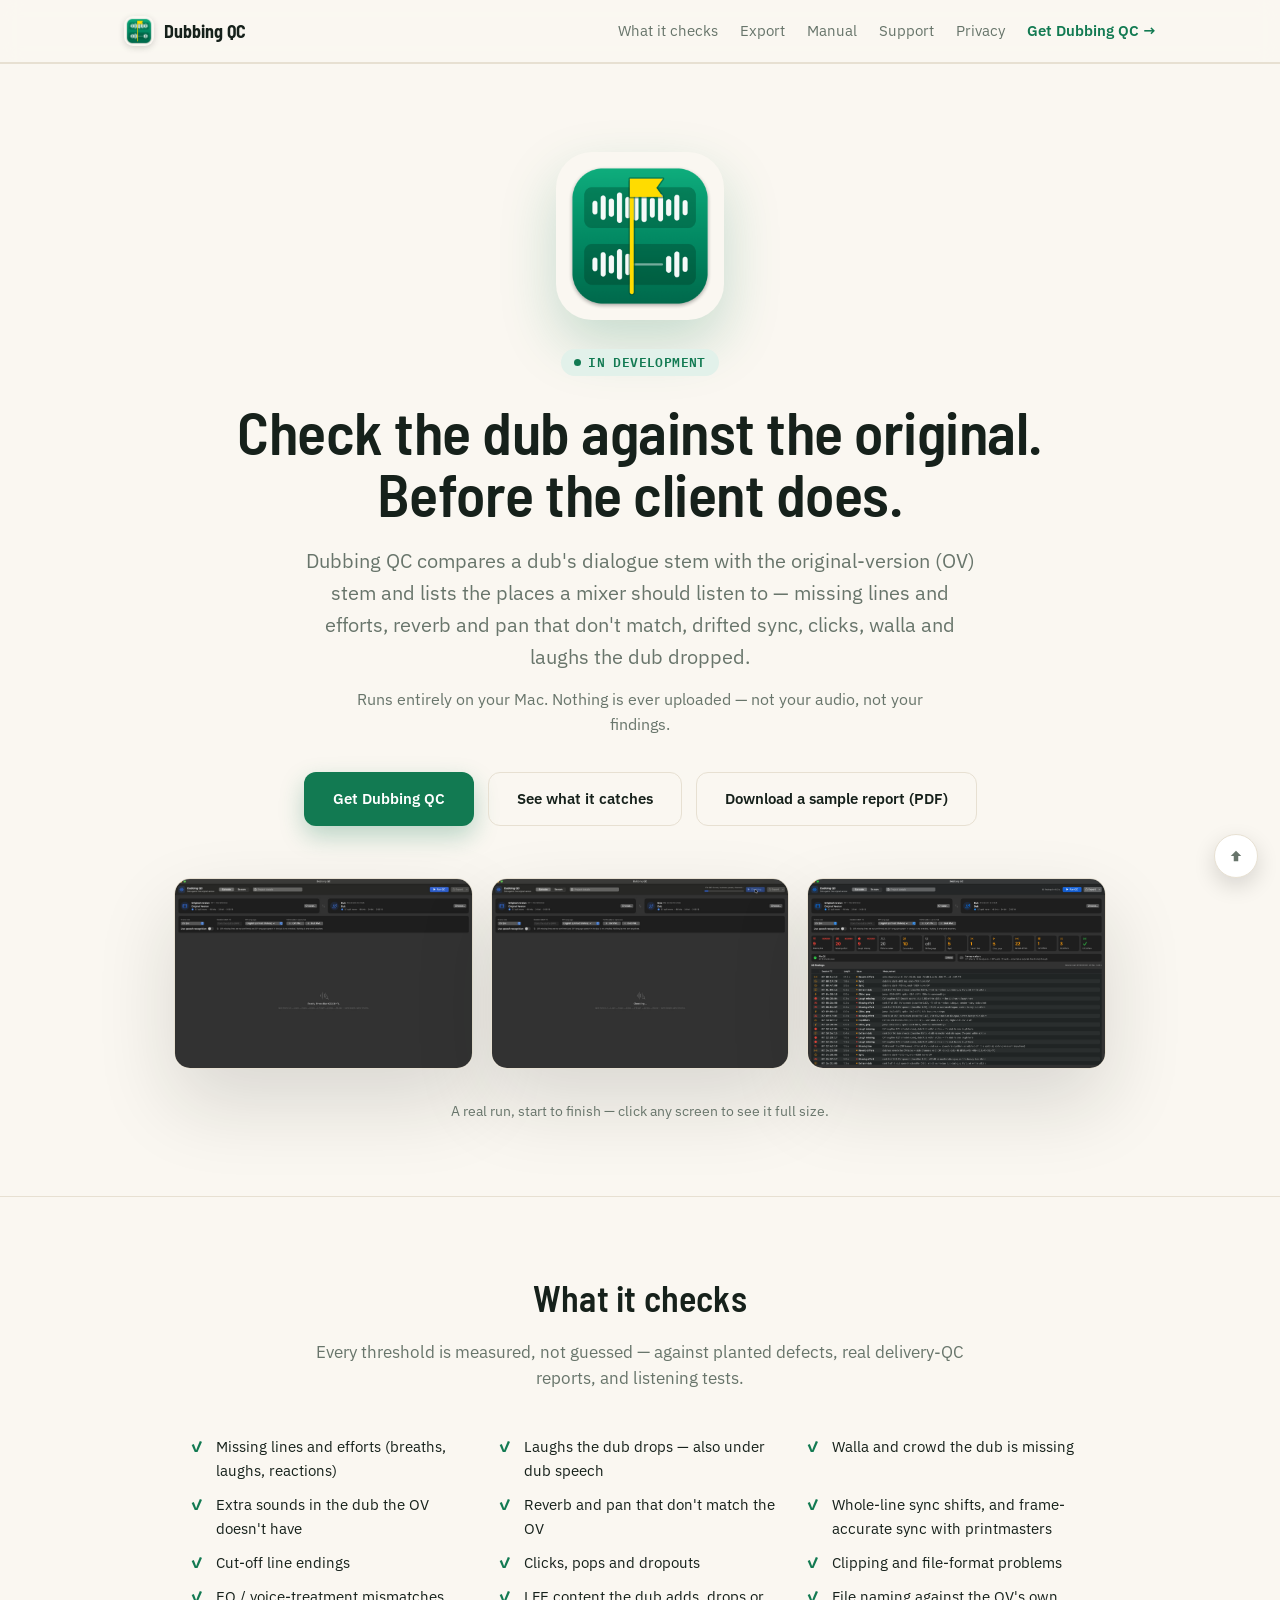
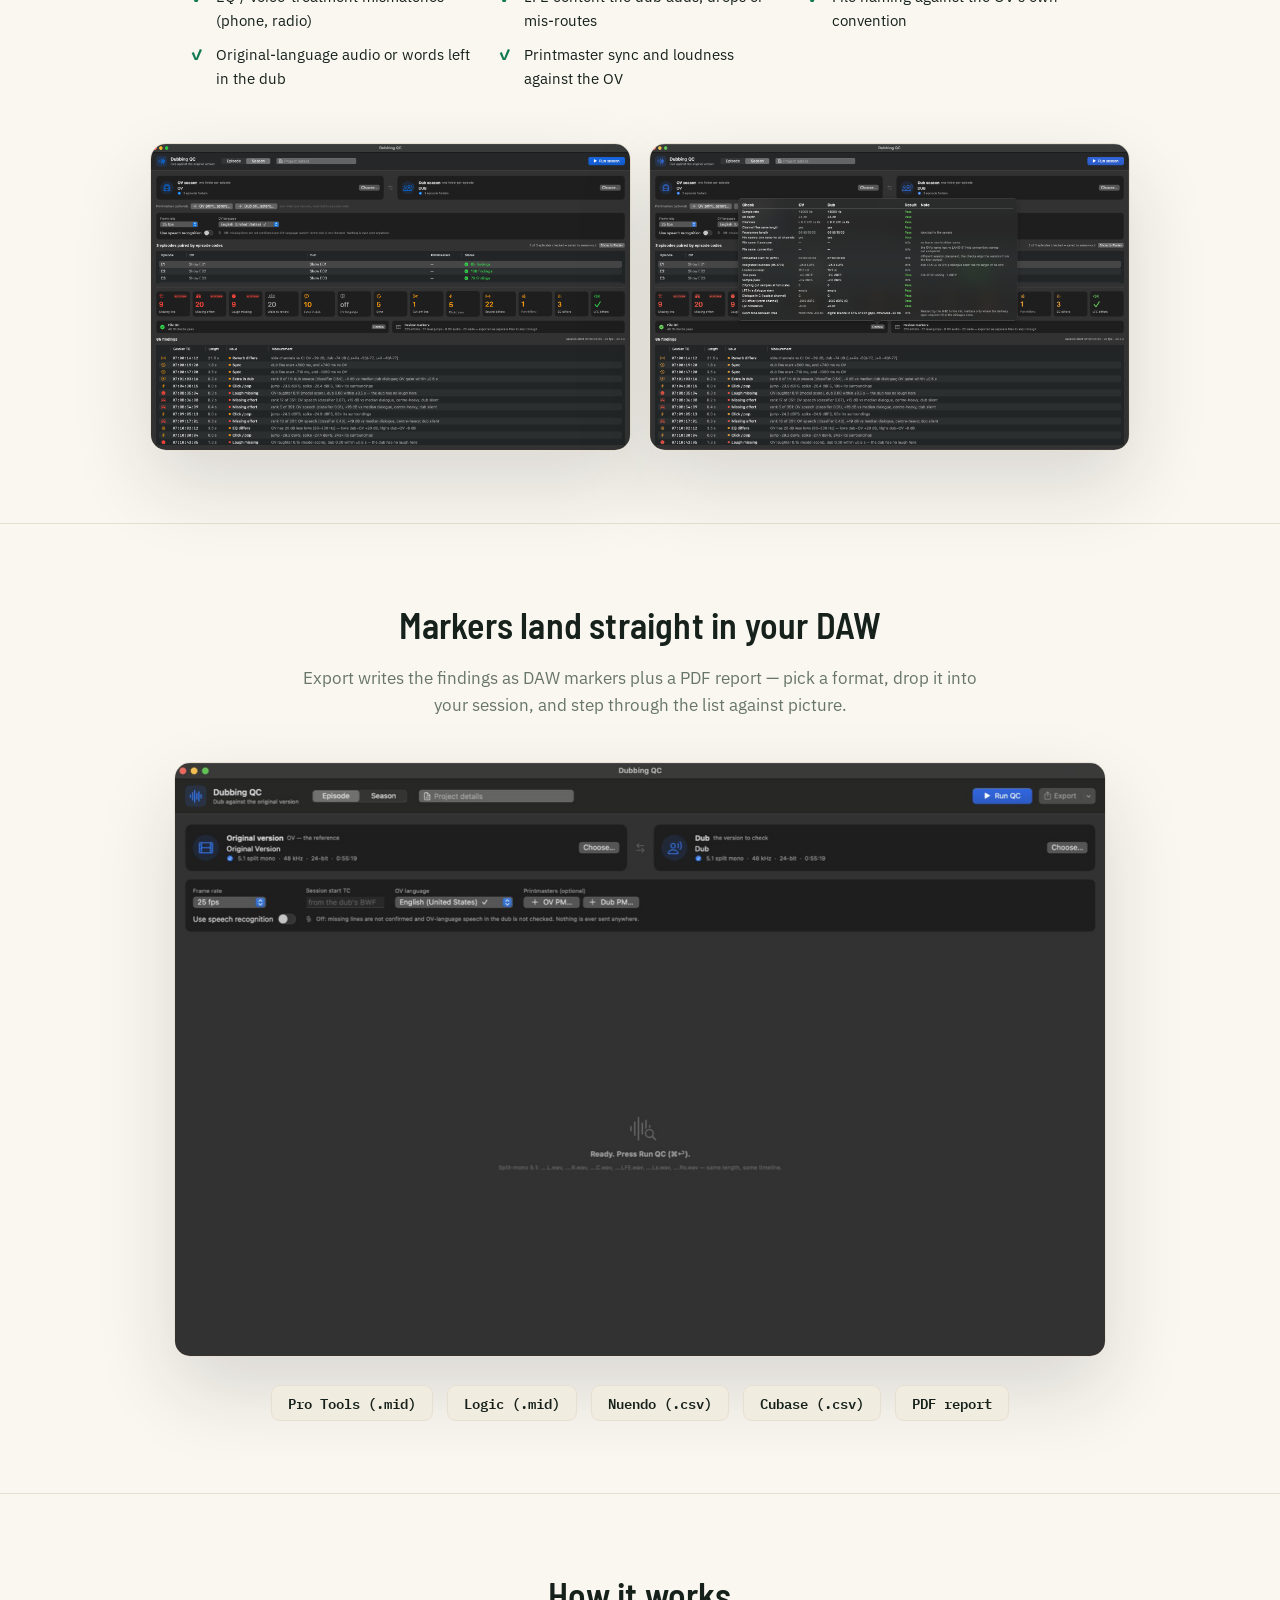
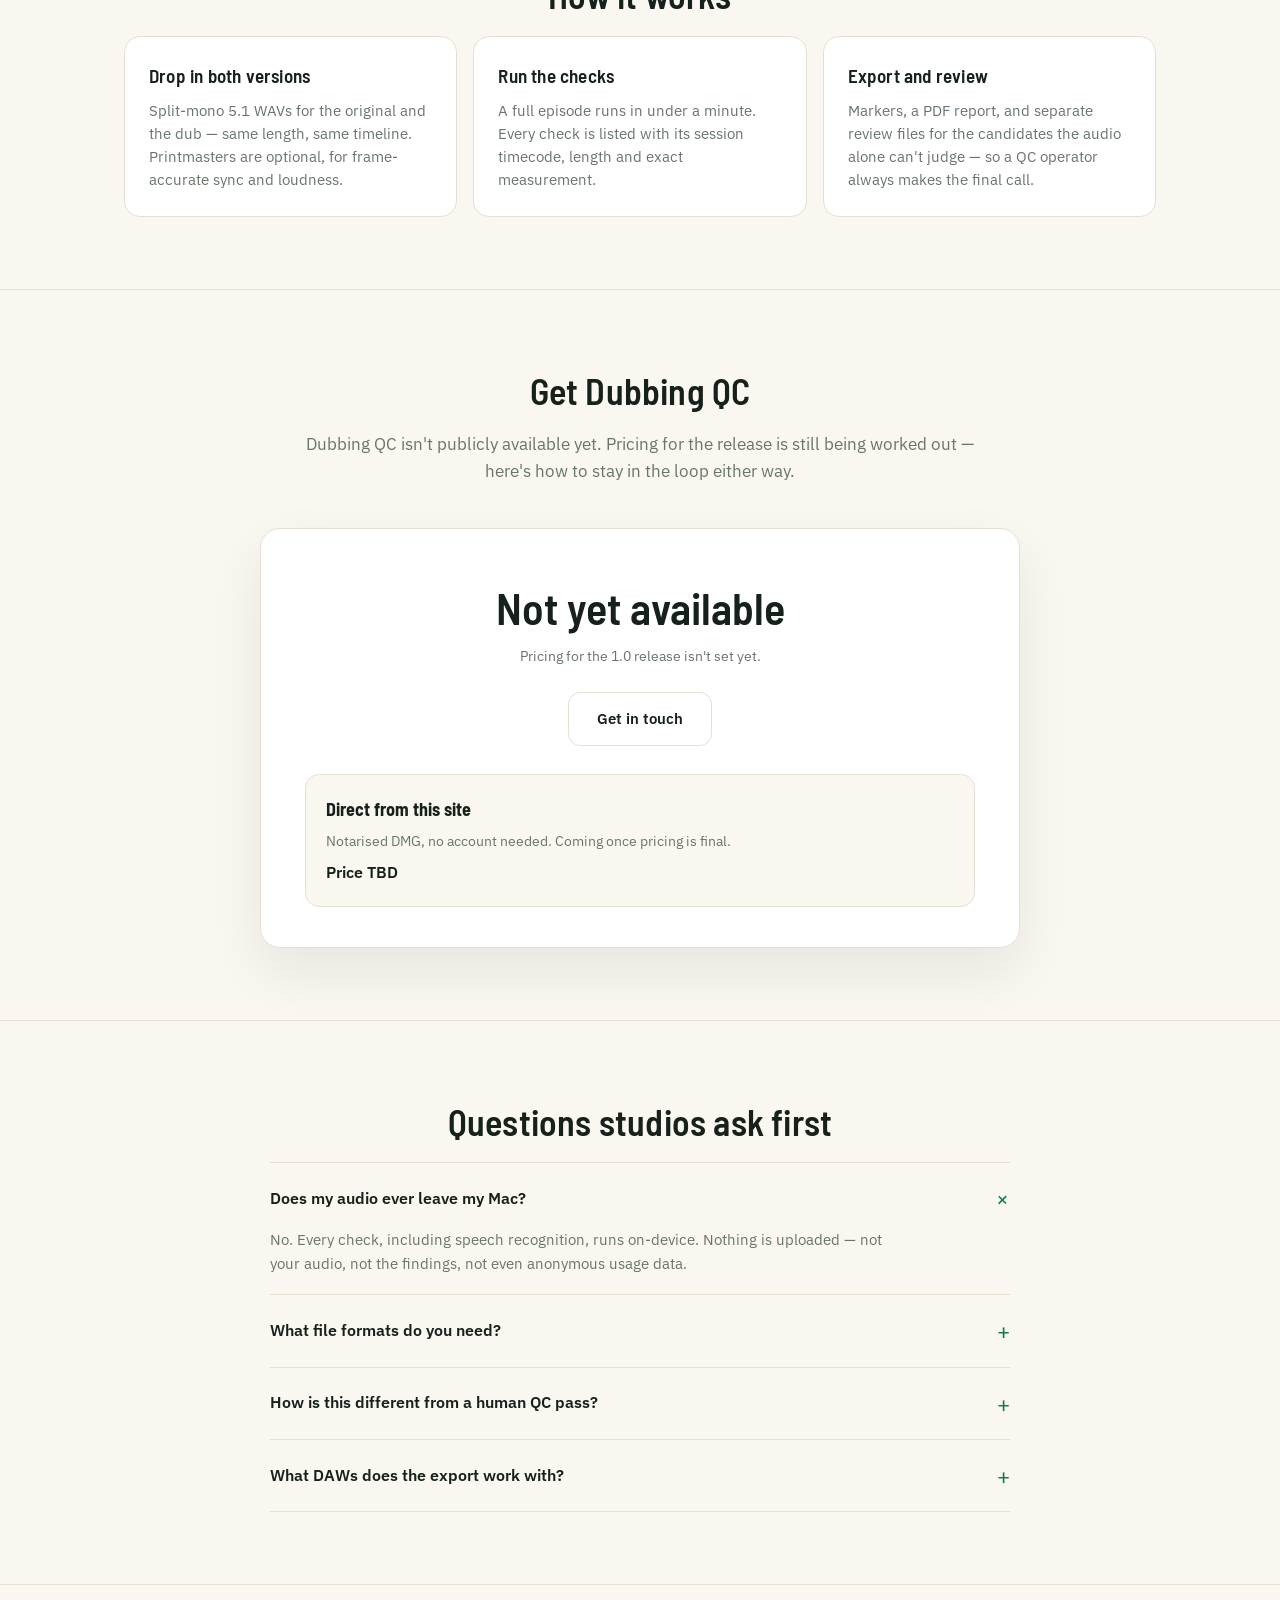
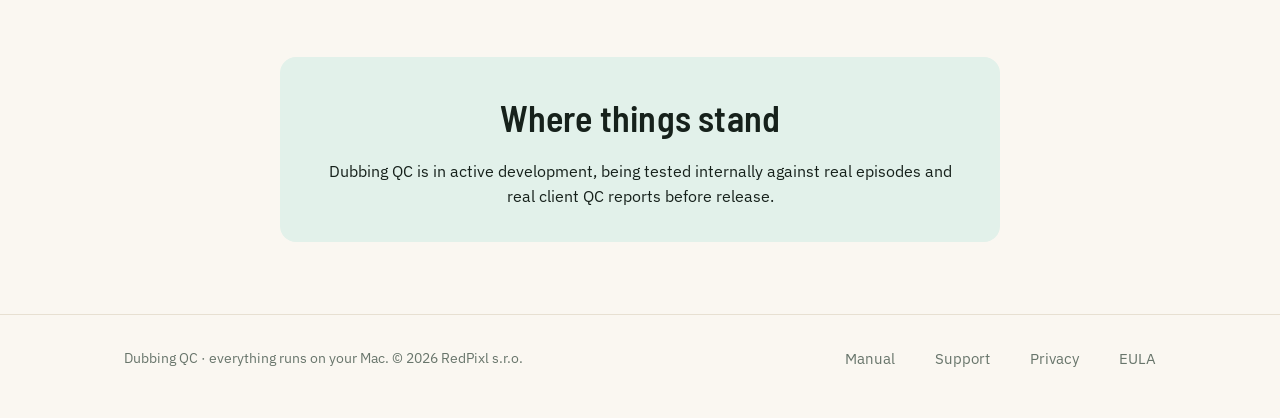
==== index.html @ 249bbe24 "New native 2x screenshots: results (1.0.1), Season mode, File QC details Co-Authored-By: Claude Opus" ====
<!doctype html>
<html lang="en">
<head>
<meta charset="utf-8">
<meta name="viewport" content="width=device-width, initial-scale=1">
<title>Dubbing QC — Check a Dub Against the Original, Before You Ship It</title>
<meta name="description" content="Dubbing QC is a Mac app for dubbing studios. It compares a dub's dialogue audio against the original version and flags what a QC pass would catch — missing lines, reverb and pan drift, sync, clicks, walla, laughs and more — then exports the findings as DAW markers for Pro Tools, Logic, Nuendo and Cubase.">
<meta name="theme-color" content="#127a52">
<link rel="icon" href="favicon-32.png" sizes="32x32">
<link rel="icon" href="icon-512.png" sizes="512x512">
<link rel="apple-touch-icon" href="apple-touch-icon.png">

<!-- Open Graph / social — fill in the canonical URL once the domain is registered -->
<meta property="og:type" content="website">
<meta property="og:title" content="Dubbing QC — Check a Dub Against the Original, Before You Ship It">
<meta property="og:description" content="Compares a dub's dialogue audio against the original version and flags what a QC pass would catch, then exports DAW markers for Pro Tools, Logic, Nuendo and Cubase.">
<meta property="og:image" content="icon-512.png">
<meta name="twitter:card" content="summary_large_image">

<link rel="preconnect" href="https://fonts.googleapis.com">
<link rel="preconnect" href="https://fonts.gstatic.com" crossorigin>
<link rel="stylesheet" href="https://fonts.googleapis.com/css2?family=Barlow+Semi+Condensed:wght@500;600;700&family=IBM+Plex+Sans:ital,wght@0,400;0,500;0,600;1,400&family=IBM+Plex+Mono:wght@400;500&display=swap">
<link rel="stylesheet" href="style.css">
</head>
<body id="top">

<header><div class="wrap">
  <a class="mark" href="/"><img src="icon-512.png" alt="">Dubbing QC</a>
  <nav>
    <a href="#checks">What it checks</a>
    <a href="#export">Export</a>
    <a href="manual.html">Manual</a>
    <a href="forum/">Support</a>
    <a href="privacy.html">Privacy</a>
    <a class="buy" href="#pricing">Get Dubbing QC →</a>
  </nav>
</div></header>

<main>
  <section class="hero">
    <div class="wrap">
      <img class="hero-icon" src="icon-512.png" alt="Dubbing QC app icon">
      <span class="badge">In development</span>
      <h1>Check the dub against the original.<br>Before the client does.</h1>
      <p class="lead">Dubbing QC compares a dub's dialogue stem with the original-version (OV) stem and lists the places a mixer should listen to — missing lines and efforts, reverb and pan that don't match, drifted sync, clicks, walla and laughs the dub dropped.</p>
      <p class="sub">Runs entirely on your Mac. Nothing is ever uploaded — not your audio, not your findings.</p>
      <div class="hero-actions">
        <a class="btn primary" href="#pricing">Get Dubbing QC</a>
        <a class="btn ghost" href="#checks">See what it catches</a>
        <a class="btn ghost" href="Dubbing-QC-Sample-Report.pdf">Download a sample report (PDF)</a>
      </div>
    </div>
    <div class="shotwrap gallery">
      <a class="shot" href="shot-ready.png" data-caption="Drop in the original and dub — the app reads format, length and frame rate from the files.">
        <img src="shot-ready.png" alt="Dubbing QC main window: original and dub stem cards, ready to run." loading="lazy">
      </a>
      <a class="shot" href="shot-checking.png" data-caption="A full episode runs in under a minute.">
        <img src="shot-checking.png" alt="Dubbing QC running a check, with a progress indicator over the stem cards." loading="lazy">
      </a>
      <a class="shot" href="shot-results.png" data-caption="A full run on a real 55-minute episode: missing lines and efforts, reverb and pan that differ from the original, sync slips and clicks — each down to the frame.">
        <img src="shot-results.png" alt="Dubbing QC results screen: a row of check tiles including several flagged Blockers, and a dense findings table with session timecode and measurement for each issue." loading="lazy">
      </a>
      <p class="shotcap">A real run, start to finish — click any screen to see it full size.</p>
    </div>
  </section>

  <section id="checks">
    <div class="wrap">
      <h2>What it checks</h2>
      <p class="intro">Every threshold is measured, not guessed — against planted defects, real delivery-QC reports, and listening tests.</p>
      <ul class="checklist">
        <li>Missing lines and efforts (breaths, laughs, reactions)</li>
        <li>Laughs the dub drops — also under dub speech</li>
        <li>Walla and crowd the dub is missing</li>
        <li>Extra sounds in the dub the OV doesn't have</li>
        <li>Reverb and pan that don't match the OV</li>
        <li>Whole-line sync shifts, and frame-accurate sync with printmasters</li>
        <li>Cut-off line endings</li>
        <li>Clicks, pops and dropouts</li>
        <li>Clipping and file-format problems</li>
        <li>EQ / voice-treatment mismatches (phone, radio)</li>
        <li>LFE content the dub adds, drops or mis-routes</li>
        <li>File naming against the OV's own convention</li>
        <li>Original-language audio or words left in the dub</li>
        <li>Printmaster sync and loudness against the OV</li>
      </ul>
      <div class="shotwrap gallery two">
        <a class="shot" href="shot-season.png" data-caption="Season mode: drop in one folder of episodes per side. Episodes pair by their episode code and run one after another, each saved as it finishes.">
          <img src="shot-season.png" alt="Season mode: three episodes paired by episode code, each checked, with the first episode's results below." loading="lazy">
        </a>
        <a class="shot" href="shot-fileqc.png" data-caption="File QC: format, length, loudness, true peak and naming of the original and the dub, side by side.">
          <img src="shot-fileqc.png" alt="File QC details: sample rate, channels, length, loudness and true peak of the original and the dub, side by side." loading="lazy">
        </a>
      </div>
    </div>
  </section>

  <section id="export">
    <div class="wrap">
      <h2>Markers land straight in your DAW</h2>
      <p class="intro">Export writes the findings as DAW markers plus a PDF report — pick a format, drop it into your session, and step through the list against picture.</p>
      <div class="shotwrap" style="margin-top:0">
        <a class="shot" href="shot-ready.png" data-caption="Original and dub stem cards, frame rate, OV language and optional printmaster inputs.">
          <img src="shot-ready.png" alt="Dubbing QC main window: original and dub stem cards, frame rate, OV language and optional printmaster inputs." loading="lazy">
        </a>
      </div>
      <div class="daw-row">
        <span class="daw-pill">Pro Tools (.mid)</span>
        <span class="daw-pill">Logic (.mid)</span>
        <span class="daw-pill">Nuendo (.csv)</span>
        <span class="daw-pill">Cubase (.csv)</span>
        <span class="daw-pill">PDF report</span>
      </div>
    </div>
  </section>

  <section>
    <div class="wrap">
      <h2>How it works</h2>
      <div class="grid">
        <div class="card">
          <h3>Drop in both versions</h3>
          <p>Split-mono 5.1 WAVs for the original and the dub — same length, same timeline. Printmasters are optional, for frame-accurate sync and loudness.</p>
        </div>
        <div class="card">
          <h3>Run the checks</h3>
          <p>A full episode runs in under a minute. Every check is listed with its session timecode, length and exact measurement.</p>
        </div>
        <div class="card">
          <h3>Export and review</h3>
          <p>Markers, a PDF report, and separate review files for the candidates the audio alone can't judge — so a QC operator always makes the final call.</p>
        </div>
      </div>
    </div>
  </section>

  <section id="pricing">
    <div class="wrap">
      <h2>Get Dubbing QC</h2>
      <p class="intro">Dubbing QC isn't publicly available yet. Pricing for the release is still being worked out — here's how to stay in the loop either way.</p>
      <div class="pricing-card">
        <div class="price-amount">Not yet available</div>
        <p class="price-note">Pricing for the 1.0 release isn't set yet.</p>
        <div class="hero-actions" style="margin-top:0">
          <a class="btn ghost" href="forum/">Get in touch</a>
        </div>
        <!-- Once pricing is final: add a Gumroad or Stripe Payment Link
             (both accounts already exist) pointing straight at checkout — no backend needed. -->
        <div class="pricing-tiers">
          <div class="tier">
            <h4>Direct from this site</h4>
            <p>Notarised DMG, no account needed. Coming once pricing is final.</p>
            <span class="tier-price">Price TBD</span>
          </div>
        </div>
      </div>
    </div>
  </section>

  <section>
    <div class="wrap">
      <h2>Questions studios ask first</h2>
      <div class="faq">
        <details open>
          <summary>Does my audio ever leave my Mac?</summary>
          <p>No. Every check, including speech recognition, runs on-device. Nothing is uploaded — not your audio, not the findings, not even anonymous usage data.</p>
        </details>
        <details>
          <summary>What file formats do you need?</summary>
          <p>Split-mono 5.1 WAVs for the original and the dub, same length and timeline. Printmasters are optional and unlock frame-accurate sync and loudness checks.</p>
        </details>
        <details>
          <summary>How is this different from a human QC pass?</summary>
          <p>It isn't a replacement — it's a first pass that never gets tired. On reverb and pan mismatches it already catches more than manual review typically does; a QC operator still makes the final call on anything audio alone can't judge.</p>
        </details>
        <details>
          <summary>What DAWs does the export work with?</summary>
          <p>Pro Tools and Logic get MIDI marker files; Nuendo and Cubase get CSV. A PDF report is included either way.</p>
        </details>
      </div>
    </div>
  </section>

  <section id="status">
    <div class="wrap">
      <div class="status-card">
        <h2>Where things stand</h2>
        <p>Dubbing QC is in active development, being tested internally against real episodes and real client QC reports before release.</p>
      </div>
    </div>
  </section>
</main>

<a class="totop" href="#top" aria-label="Back to top"><svg viewBox="0 0 24 24" aria-hidden="true"><path d="M12 5l-7 7h4v7h6v-7h4z"/></svg></a>
<footer><div class="wrap">
  <p>Dubbing QC &middot; everything runs on your Mac. &copy; 2026 RedPixl s.r.o.</p>
  <nav><a href="manual.html">Manual</a><a href="forum/">Support</a><a href="privacy.html">Privacy</a><a href="eula.html">EULA</a></nav>
</div></footer>

<div id="lb" class="lb" onclick="this.classList.remove('open')">
  <img id="lb-img" src="" alt="">
  <p id="lb-cap"></p>
</div>
<script>
(function () {
  var lb = document.getElementById('lb');
  var lbImg = document.getElementById('lb-img');
  var lbCap = document.getElementById('lb-cap');
  document.querySelectorAll('a.shot').forEach(function (a) {
    a.addEventListener('click', function (e) {
      e.preventDefault();
      lbImg.src = a.getAttribute('href');
      lbCap.textContent = a.getAttribute('data-caption') || '';
      lb.classList.add('open');
    });
  });
  document.addEventListener('keydown', function (e) {
    if (e.key === 'Escape') lb.classList.remove('open');
  });
})();
</script>

</body>
</html>
---- style.css ----
:root {
  --bg: #faf7f1;
  --surface: #ffffff;
  --ink: #16211b;
  --muted: #68756b;
  --line: #e7e0d2;
  --accent: #127a52;
  --accent-ink: #ffffff;
  --accent-soft: #e2f1ea;
  --marker: #b98900;
  --marker-soft: #fff4cc;
  --warn: #a4521a;
  --warn-soft: #fbece0;
  --code-bg: #f1ece0;
  --maxw: 1080px;
  color-scheme: light;
}
@media (prefers-color-scheme: dark) {
  :root {
    --bg: #11140f;
    --surface: #181d16;
    --ink: #ece7d8;
    --muted: #9da594;
    --line: #2b3026;
    --accent: #3ec48b;
    --accent-ink: #0c1310;
    --accent-soft: #1b2e24;
    --marker: #f2c53d;
    --marker-soft: #2d2710;
    --warn: #f0a26a;
    --warn-soft: #2e1f14;
    --code-bg: #1e221b;
    color-scheme: dark;
  }
}
* { box-sizing: border-box; }
html { scroll-behavior: smooth; }
body {
  margin: 0;
  background: var(--bg);
  color: var(--ink);
  font: 16px/1.6 "IBM Plex Sans", -apple-system, "Helvetica Neue", Arial, sans-serif;
  -webkit-font-smoothing: antialiased;
}
.wrap { max-width: var(--maxw); margin: 0 auto; padding: 0 24px; }
a { color: var(--accent); }
h1, h2, h3 { font-family: "Barlow Semi Condensed", "Arial Narrow", sans-serif; font-weight: 600; letter-spacing: 0.2px; }
code, .mono { font: 14px/1.4 "IBM Plex Mono", ui-monospace, Menlo, monospace; background: var(--code-bg); padding: 1px 6px; border-radius: 4px; }

header { position: sticky; top: 0; z-index: 40; background: color-mix(in srgb, var(--bg) 88%, transparent); backdrop-filter: blur(10px); border-bottom: 1px solid var(--line); }
header .wrap { display: flex; align-items: center; justify-content: space-between; padding: 16px 24px; gap: 16px; flex-wrap: wrap; }
.mark { display: flex; align-items: center; gap: 10px; font-weight: 700; font-size: 18px; color: var(--ink); text-decoration: none; font-family: "Barlow Semi Condensed", sans-serif; }
.mark img { width: 30px; height: 30px; border-radius: 9px; display: block; box-shadow: 0 2px 6px rgba(0,0,0,0.15); }
nav { display: flex; align-items: center; gap: 22px; font-size: 14.5px; flex-wrap: wrap; row-gap: 8px; }
nav a { color: var(--muted); text-decoration: none; white-space: nowrap; }
nav a:hover { color: var(--accent); }
nav a.buy { color: var(--accent); font-weight: 600; }

.hero { padding: 88px 0 60px; text-align: center; }
.hero-icon { display: block; width: 168px; height: 168px; border-radius: 36px; box-shadow: 0 24px 56px rgba(18, 122, 82, 0.22); margin: 0 auto 28px; }
.badge {
  display: inline-flex; align-items: center; gap: 7px; font: 600 12.5px/1 "IBM Plex Mono", monospace;
  letter-spacing: 0.4px; text-transform: uppercase; color: var(--accent); background: var(--accent-soft);
  padding: 7px 13px; border-radius: 20px; margin-bottom: 24px;
}
.badge::before { content: ""; width: 7px; height: 7px; border-radius: 50%; background: var(--accent); }
.hero h1 { font-size: 60px; line-height: 1.04; margin: 0 0 20px; letter-spacing: -0.5px; }
.hero .lead { max-width: 680px; margin: 0 auto; font-size: 20px; line-height: 1.6; color: var(--muted); }
.hero .sub { max-width: 620px; margin: 14px auto 0; font-size: 16px; color: var(--muted); }
.hero-actions { margin-top: 34px; display: flex; gap: 14px; justify-content: center; flex-wrap: wrap; }
.btn {
  display: inline-block; padding: 14px 28px; border-radius: 12px; font-weight: 600; font-size: 15px;
  text-decoration: none; border: 1px solid transparent; transition: transform 0.12s ease, box-shadow 0.12s ease, opacity 0.12s ease, border-color 0.12s ease, color 0.12s ease;
}
.btn.primary { background: var(--accent); color: var(--accent-ink); box-shadow: 0 10px 24px rgba(18, 122, 82, 0.28); }
.btn.primary:hover { transform: translateY(-1px); box-shadow: 0 14px 30px rgba(18, 122, 82, 0.34); text-decoration: none; }
.btn.ghost { background: transparent; color: var(--ink); border-color: var(--line); }
.btn.ghost:hover { border-color: var(--accent); color: var(--accent); text-decoration: none; }

.shotwrap { margin: 52px auto 0; max-width: 980px; padding: 0 24px; }
.shotwrap img { width: 100%; border-radius: 16px; border: 1px solid var(--line); box-shadow: 0 34px 80px rgba(20, 30, 24, 0.14); display: block; }
.shotcap { text-align: center; color: var(--muted); font-size: 13.5px; margin-top: 14px; }

.shotwrap.gallery { display: grid; grid-template-columns: repeat(3, 1fr); gap: 18px; }
.shotwrap.gallery .shotcap { grid-column: 1 / -1; }
.shotwrap.gallery.two { grid-template-columns: repeat(2, 1fr); padding: 0; }
a.shot { display: block; cursor: zoom-in; border-radius: 16px; }
a.shot img { transition: transform 0.15s ease, box-shadow 0.15s ease; }
a.shot:hover img { transform: translateY(-3px); box-shadow: 0 40px 90px rgba(20, 30, 24, 0.2); }
@media (max-width: 760px) { .shotwrap.gallery, .shotwrap.gallery.two { grid-template-columns: 1fr; } }

.lb {
  position: fixed; inset: 0; background: rgba(10, 16, 12, 0.92); display: none;
  flex-direction: column; align-items: center; justify-content: center; gap: 14px;
  padding: 32px; z-index: 100; cursor: zoom-out;
}
.lb.open { display: flex; }
.lb img { max-width: min(96vw, 1400px); max-height: 82vh; border-radius: 10px; box-shadow: 0 30px 90px rgba(0,0,0,0.5); }
.lb p { color: #ece7d8; font-size: 14.5px; max-width: 760px; text-align: center; margin: 0; }

section { padding: 72px 0; border-top: 1px solid var(--line); }
section h2 { font-size: 36px; margin: 0 0 12px; text-align: center; }
section .intro { max-width: 680px; margin: 0 auto 44px; text-align: center; color: var(--muted); font-size: 16.5px; }

.grid { display: grid; grid-template-columns: repeat(auto-fit, minmax(230px, 1fr)); gap: 16px; }
.card { background: var(--surface); border: 1px solid var(--line); border-radius: 16px; padding: 24px; }
.card h3 { font-size: 19px; margin: 0 0 8px; }
.card p { margin: 0; color: var(--muted); font-size: 14.5px; }

.checklist { list-style: none; margin: 0; padding: 0; display: grid; grid-template-columns: repeat(auto-fit, minmax(260px, 1fr)); gap: 10px 24px; max-width: 900px; margin-left: auto; margin-right: auto; }
.checklist li { padding-left: 26px; position: relative; font-size: 15px; }
.checklist li::before { content: "✓"; position: absolute; left: 0; color: var(--accent); font-weight: 700; }

.daw-row { display: flex; justify-content: center; gap: 14px; flex-wrap: wrap; margin-top: 28px; }
.daw-pill {
  font: 600 14px/1 "IBM Plex Mono", monospace; background: var(--code-bg); border: 1px solid var(--line);
  padding: 10px 16px; border-radius: 9px; color: var(--ink);
}

/* Pricing / buy */
.pricing-card {
  max-width: 760px; margin: 0 auto; background: var(--surface); border: 1px solid var(--line);
  border-radius: 20px; padding: 40px 44px; text-align: center; box-shadow: 0 24px 56px rgba(20,30,24,0.08);
}
.pricing-card .price-amount { font-family: "Barlow Semi Condensed", sans-serif; font-size: 44px; font-weight: 600; margin: 4px 0 2px; }
.pricing-card .price-note { color: var(--muted); font-size: 14px; margin: 0 0 24px; }
.pricing-tiers { display: grid; grid-template-columns: repeat(auto-fit, minmax(220px, 1fr)); gap: 16px; margin-top: 28px; text-align: left; }
.tier { border: 1px solid var(--line); border-radius: 14px; padding: 20px; background: var(--bg); }
.tier h4 { margin: 0 0 6px; font-family: "Barlow Semi Condensed", sans-serif; font-size: 18px; }
.tier p { margin: 0; color: var(--muted); font-size: 14px; }
.tier .tier-price { font-weight: 600; color: var(--ink); margin-top: 8px; display: block; }

/* FAQ */
.faq { max-width: 740px; margin: 0 auto; }
.faq details {
  border-top: 1px solid var(--line); padding: 18px 0;
}
.faq details:last-child { border-bottom: 1px solid var(--line); }
.faq summary {
  cursor: pointer; font-weight: 600; font-size: 16px; list-style: none; display: flex;
  align-items: center; justify-content: space-between; gap: 16px;
}
.faq summary::-webkit-details-marker { display: none; }
.faq summary::marker { content: ""; }
.faq summary::after { content: "+"; font-size: 22px; color: var(--accent); font-weight: 400; flex-shrink: 0; transition: transform 0.15s ease; }
.faq details[open] summary::after { transform: rotate(45deg); }
.faq p { color: var(--muted); font-size: 15px; margin: 12px 0 0; max-width: 620px; }

.status-card { max-width: 720px; margin: 0 auto; background: var(--accent-soft); border-radius: 16px; padding: 32px 36px; text-align: center; }
.status-card h2 { margin-top: 0; }
.status-card p { color: var(--ink); font-size: 16px; margin: 0; }

footer { border-top: 1px solid var(--line); padding: 32px 0 48px; }
footer .wrap { display: flex; justify-content: space-between; align-items: center; flex-wrap: wrap; gap: 12px; }
footer p { color: var(--muted); font-size: 13.5px; margin: 0; }
footer nav a { margin-left: 18px; }

.totop {
  position: fixed; right: 22px; bottom: 22px; z-index: 50;
  width: 44px; height: 44px; border-radius: 50%;
  display: flex; align-items: center; justify-content: center;
  background: var(--surface); border: 1px solid var(--line); box-shadow: 0 8px 22px rgba(0,0,0,0.14);
  color: var(--muted); text-decoration: none; transition: color 0.15s ease, border-color 0.15s ease, transform 0.15s ease;
}
.totop svg { width: 18px; height: 18px; fill: currentColor; }
.totop:hover { color: var(--accent); border-color: var(--accent); transform: translateY(-2px); }
@media (max-width: 640px) { .totop { right: 14px; bottom: 14px; } }

@media (max-width: 640px) {
  .hero h1 { font-size: 38px; }
  section { padding: 52px 0; }
  .pricing-card { padding: 28px 24px; }
  header .wrap { justify-content: flex-start; }
  nav { gap: 14px; font-size: 14px; }
  .pricing-tiers { grid-template-columns: 1fr; }
}
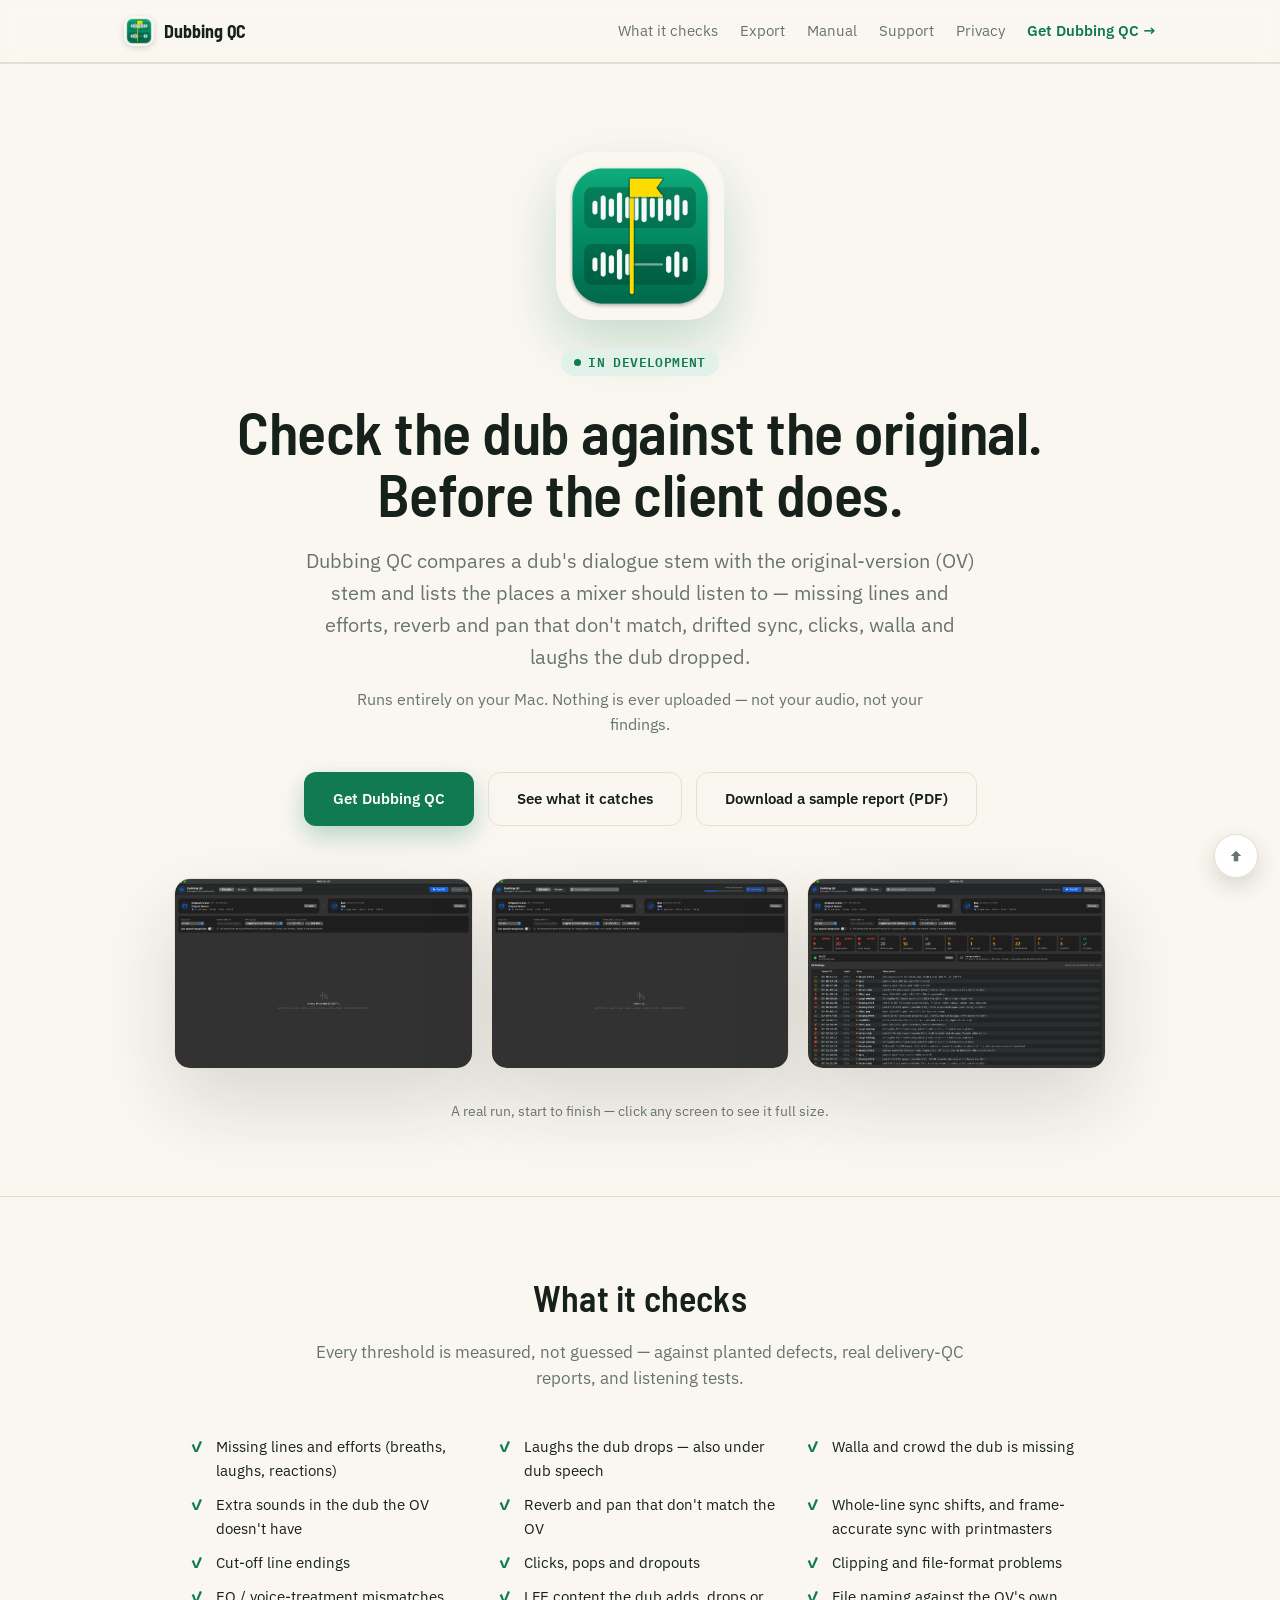
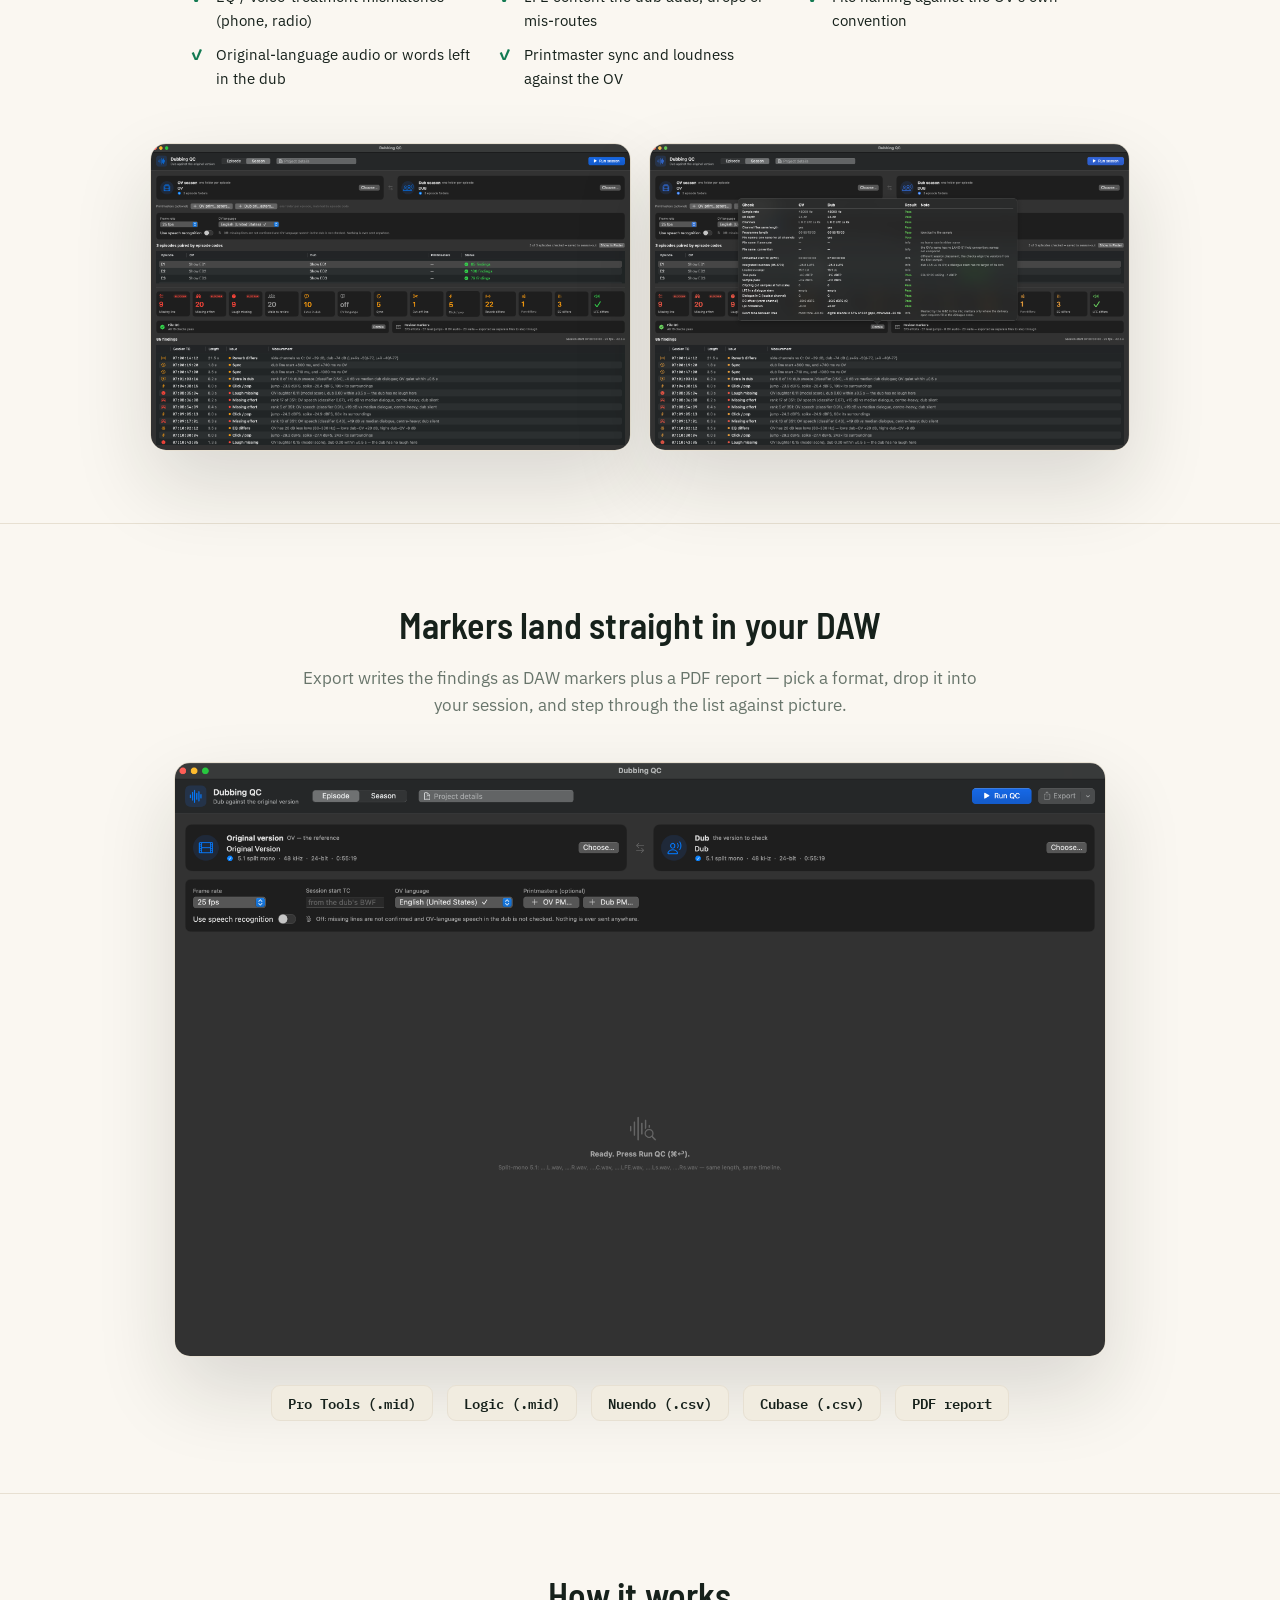
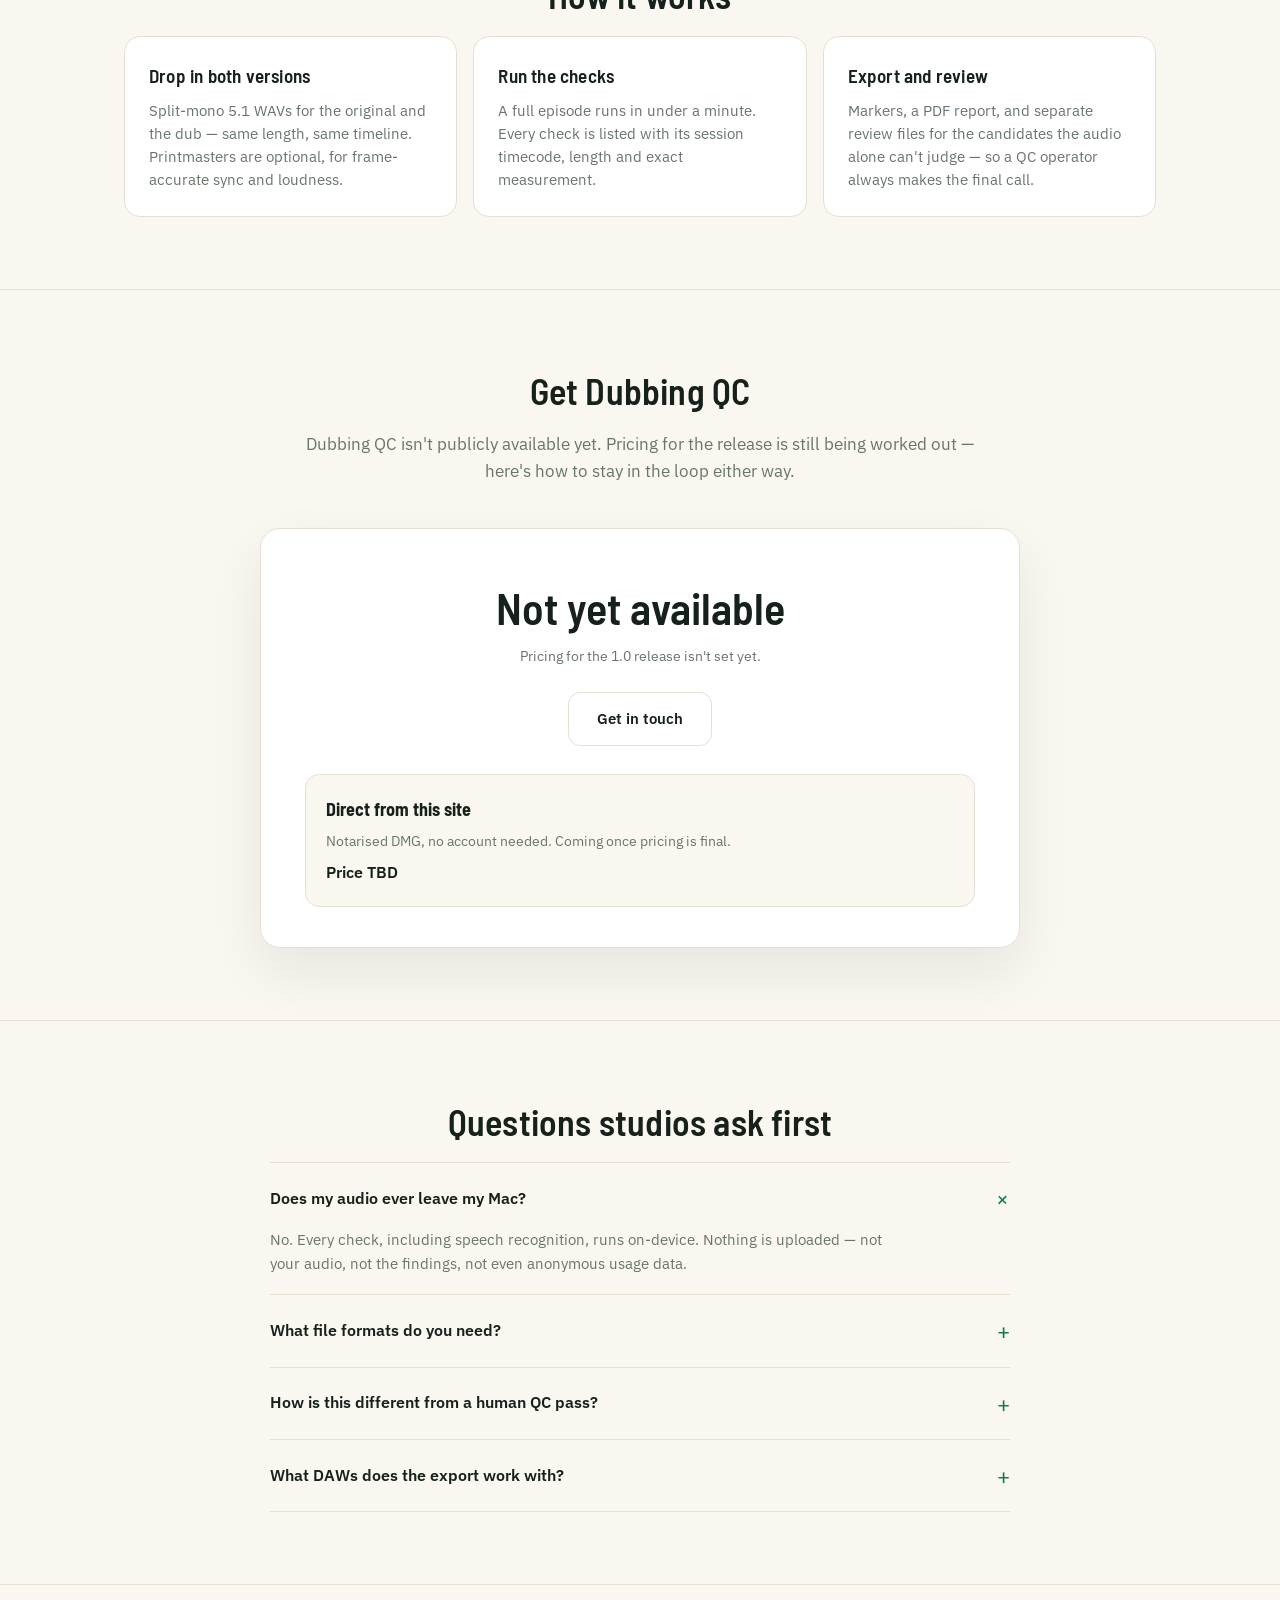
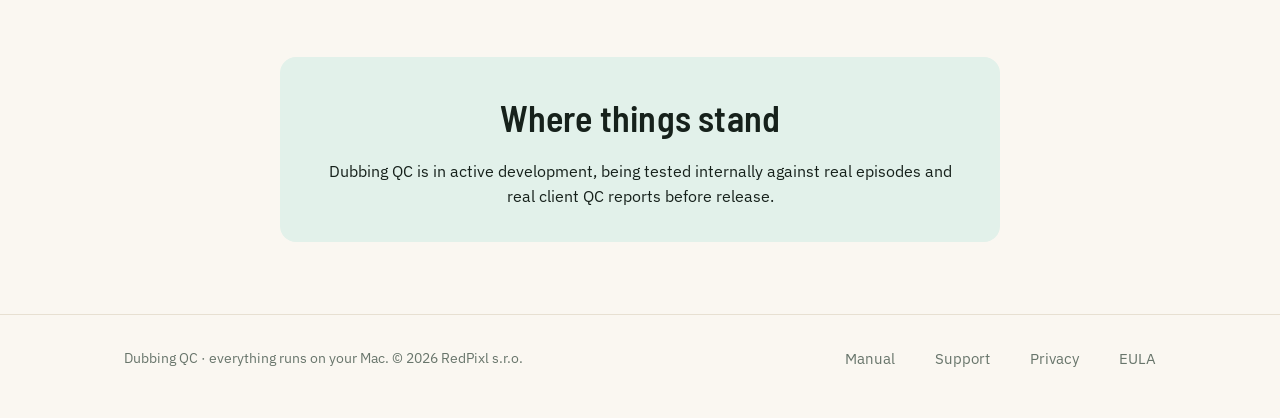
==== commit e5caad79: "Custom domain dubbingqc.com: CNAME, canonical and social URLs Co-Authored-By: Claude Opus 5.5 <norep" ====
--- a/index.html
+++ b/index.html
@@ -2,6 +2,7 @@
 <html lang="en">
 <head>
 <meta charset="utf-8">
+<link rel="canonical" href="https://dubbingqc.com/">
 <meta name="viewport" content="width=device-width, initial-scale=1">
 <title>Dubbing QC — Check a Dub Against the Original, Before You Ship It</title>
 <meta name="description" content="Dubbing QC is a Mac app for dubbing studios. It compares a dub's dialogue audio against the original version and flags what a QC pass would catch — missing lines, reverb and pan drift, sync, clicks, walla, laughs and more — then exports the findings as DAW markers for Pro Tools, Logic, Nuendo and Cubase.">
@@ -10,11 +11,13 @@
 <link rel="icon" href="icon-512.png" sizes="512x512">
 <link rel="apple-touch-icon" href="apple-touch-icon.png">
 
-<!-- Open Graph / social — fill in the canonical URL once the domain is registered -->
+<!-- Open Graph / social -->
+<meta property="og:url" content="https://dubbingqc.com/">
 <meta property="og:type" content="website">
 <meta property="og:title" content="Dubbing QC — Check a Dub Against the Original, Before You Ship It">
 <meta property="og:description" content="Compares a dub's dialogue audio against the original version and flags what a QC pass would catch, then exports DAW markers for Pro Tools, Logic, Nuendo and Cubase.">
-<meta property="og:image" content="icon-512.png">
+<meta property="og:image" content="https://dubbingqc.com/shot-results.png">
+<meta name="twitter:image" content="https://dubbingqc.com/shot-results.png">
 <meta name="twitter:card" content="summary_large_image">
 
 <link rel="preconnect" href="https://fonts.googleapis.com">
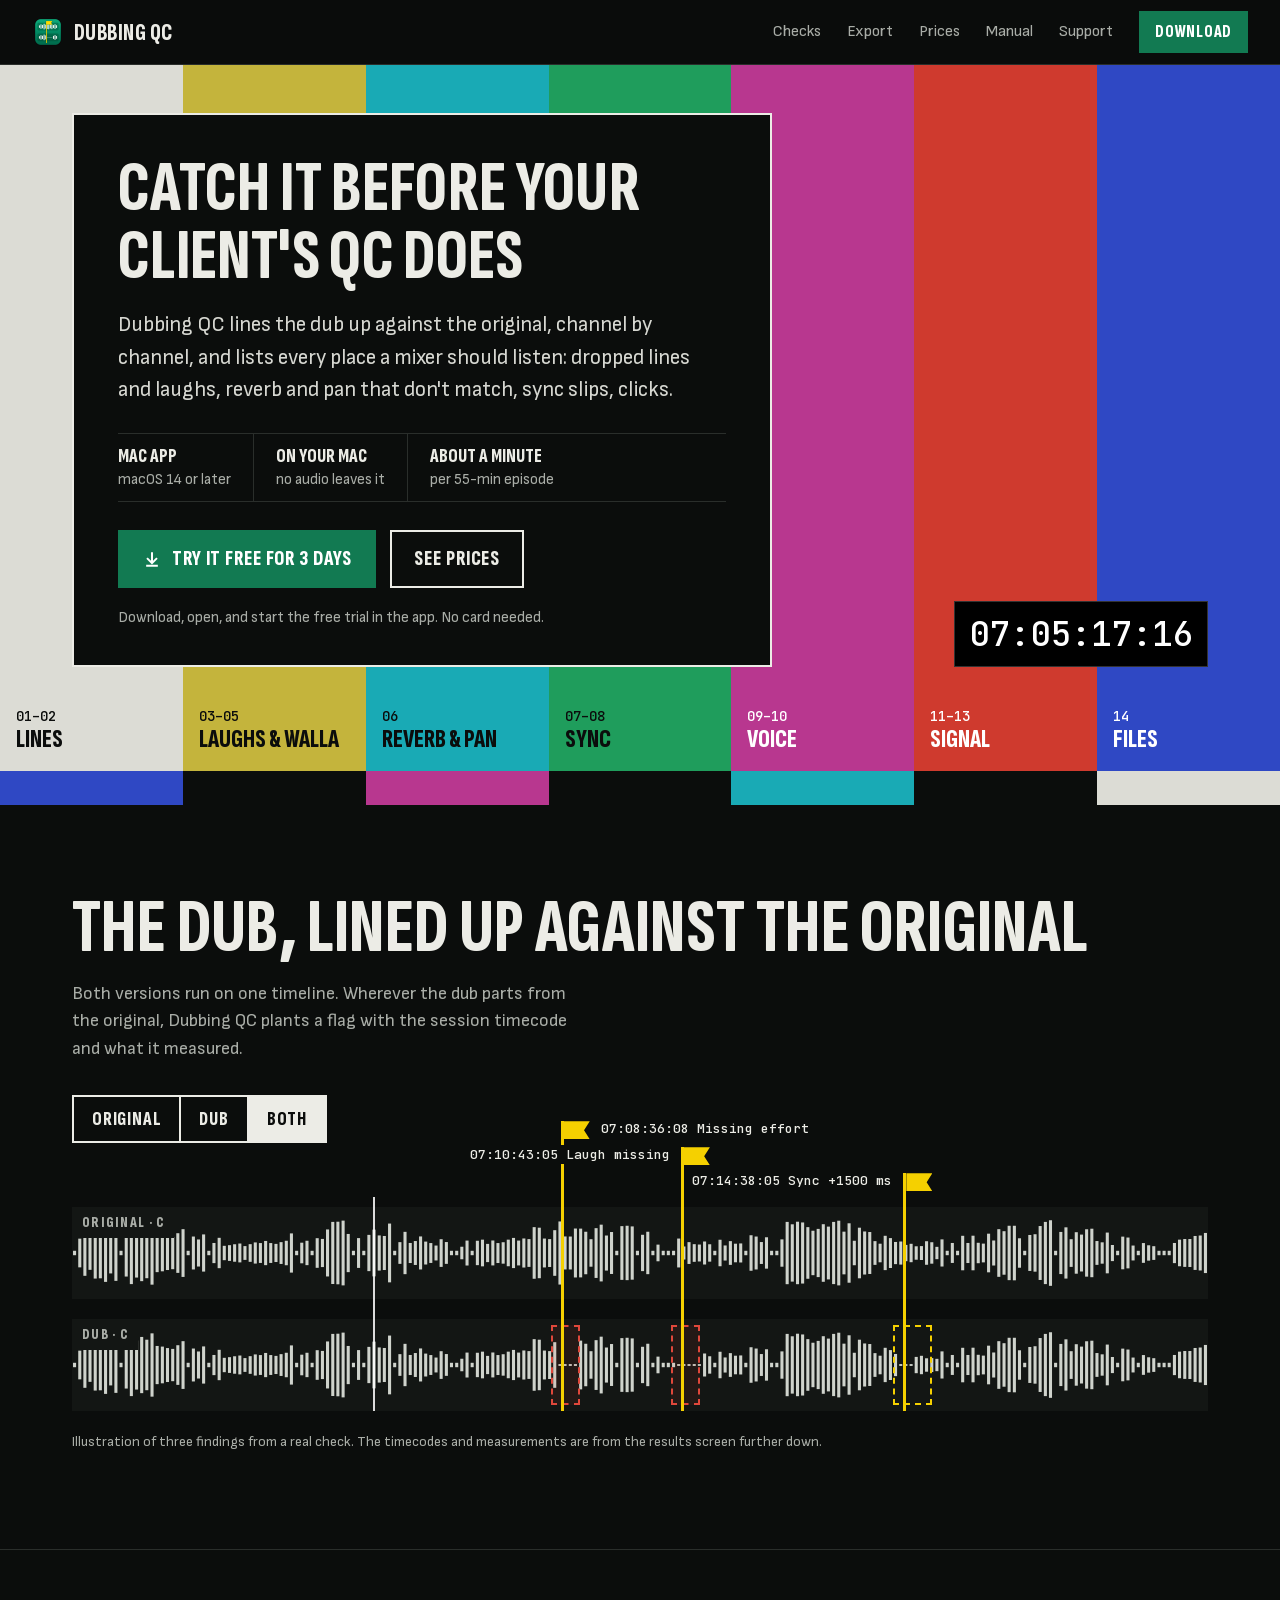
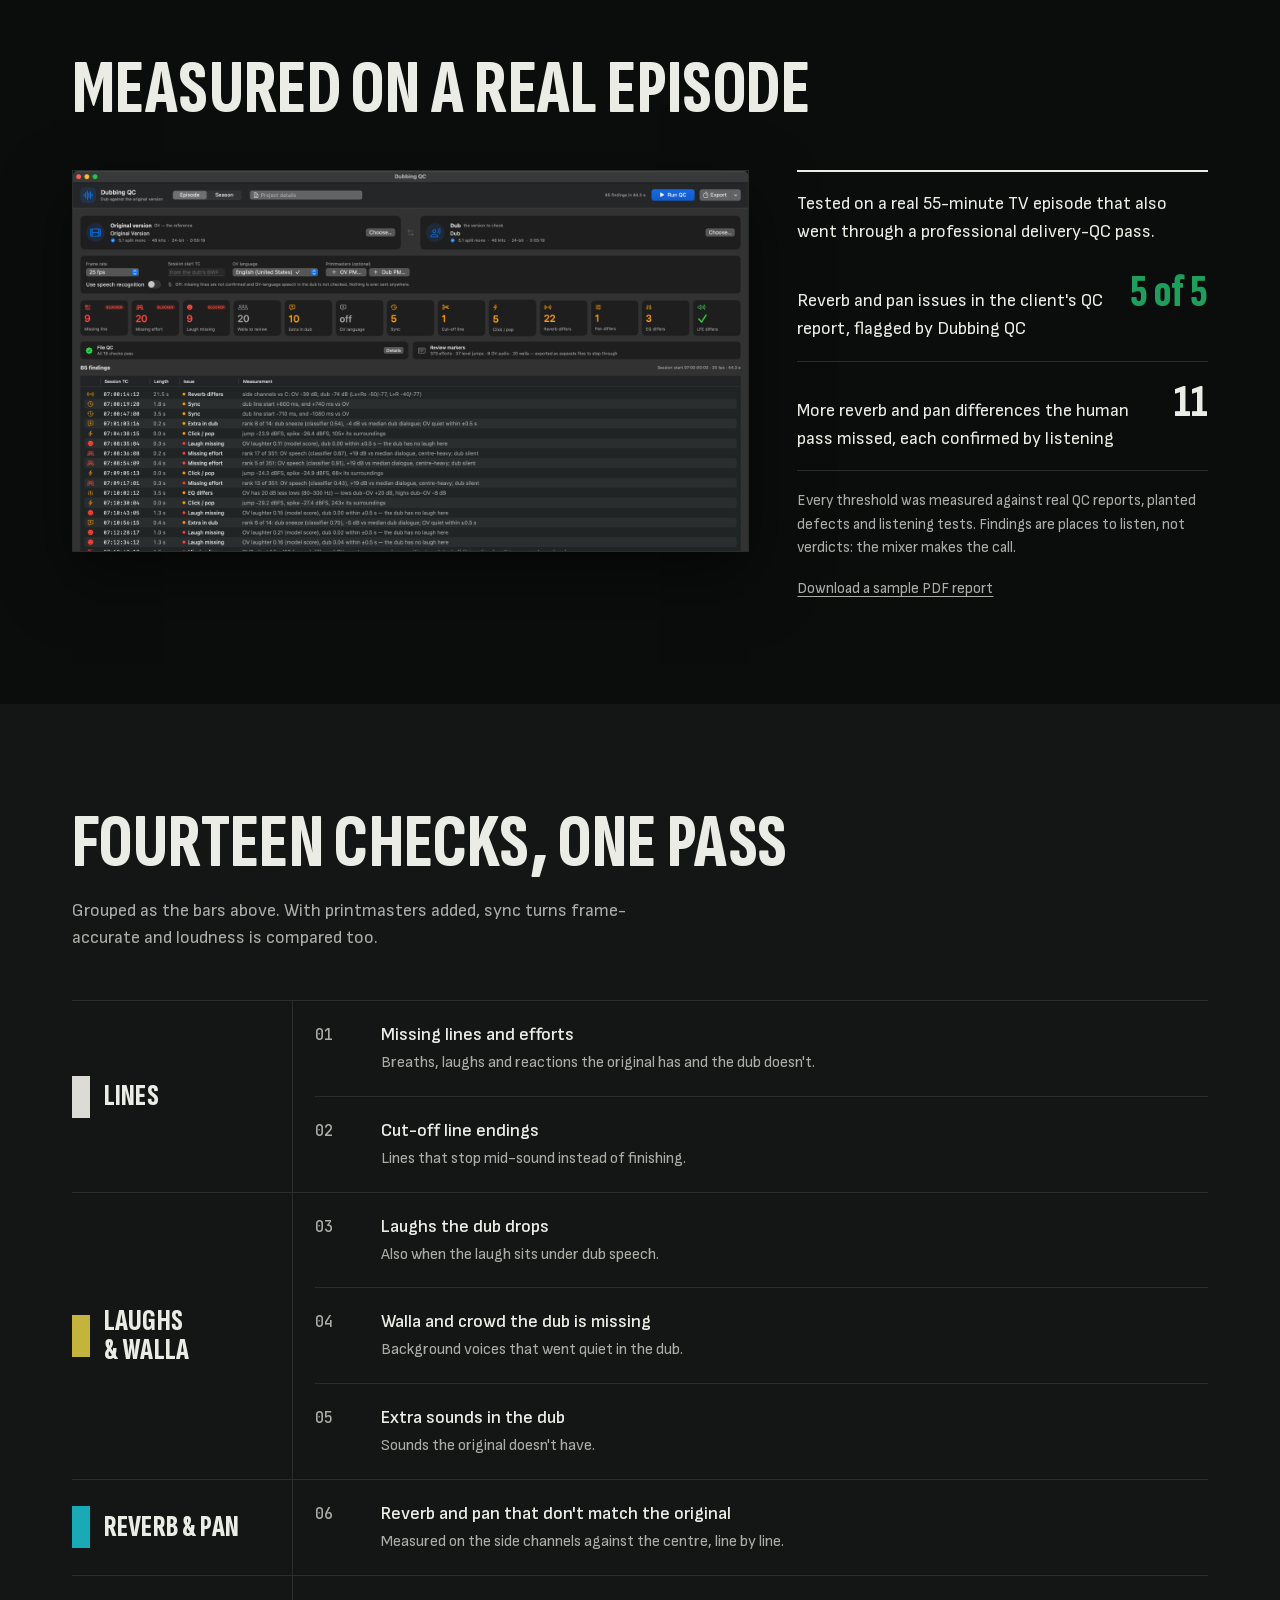
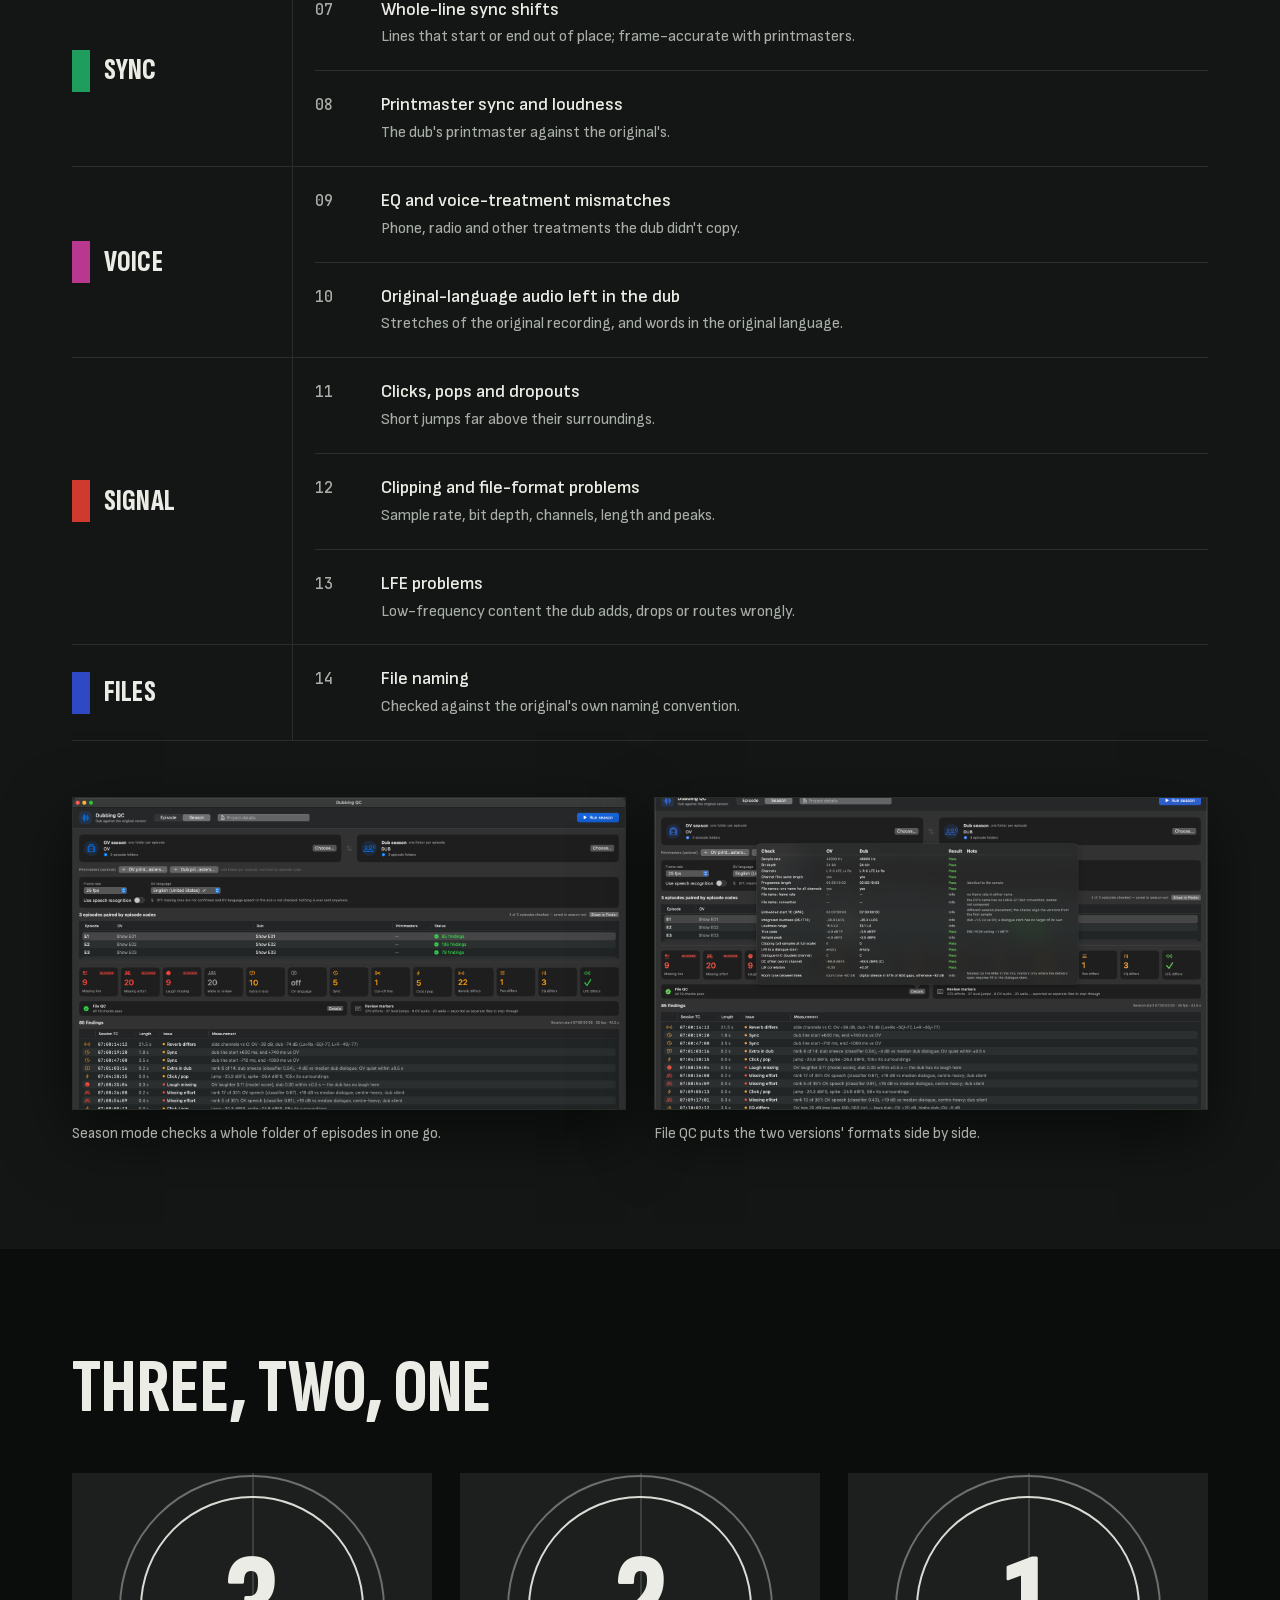
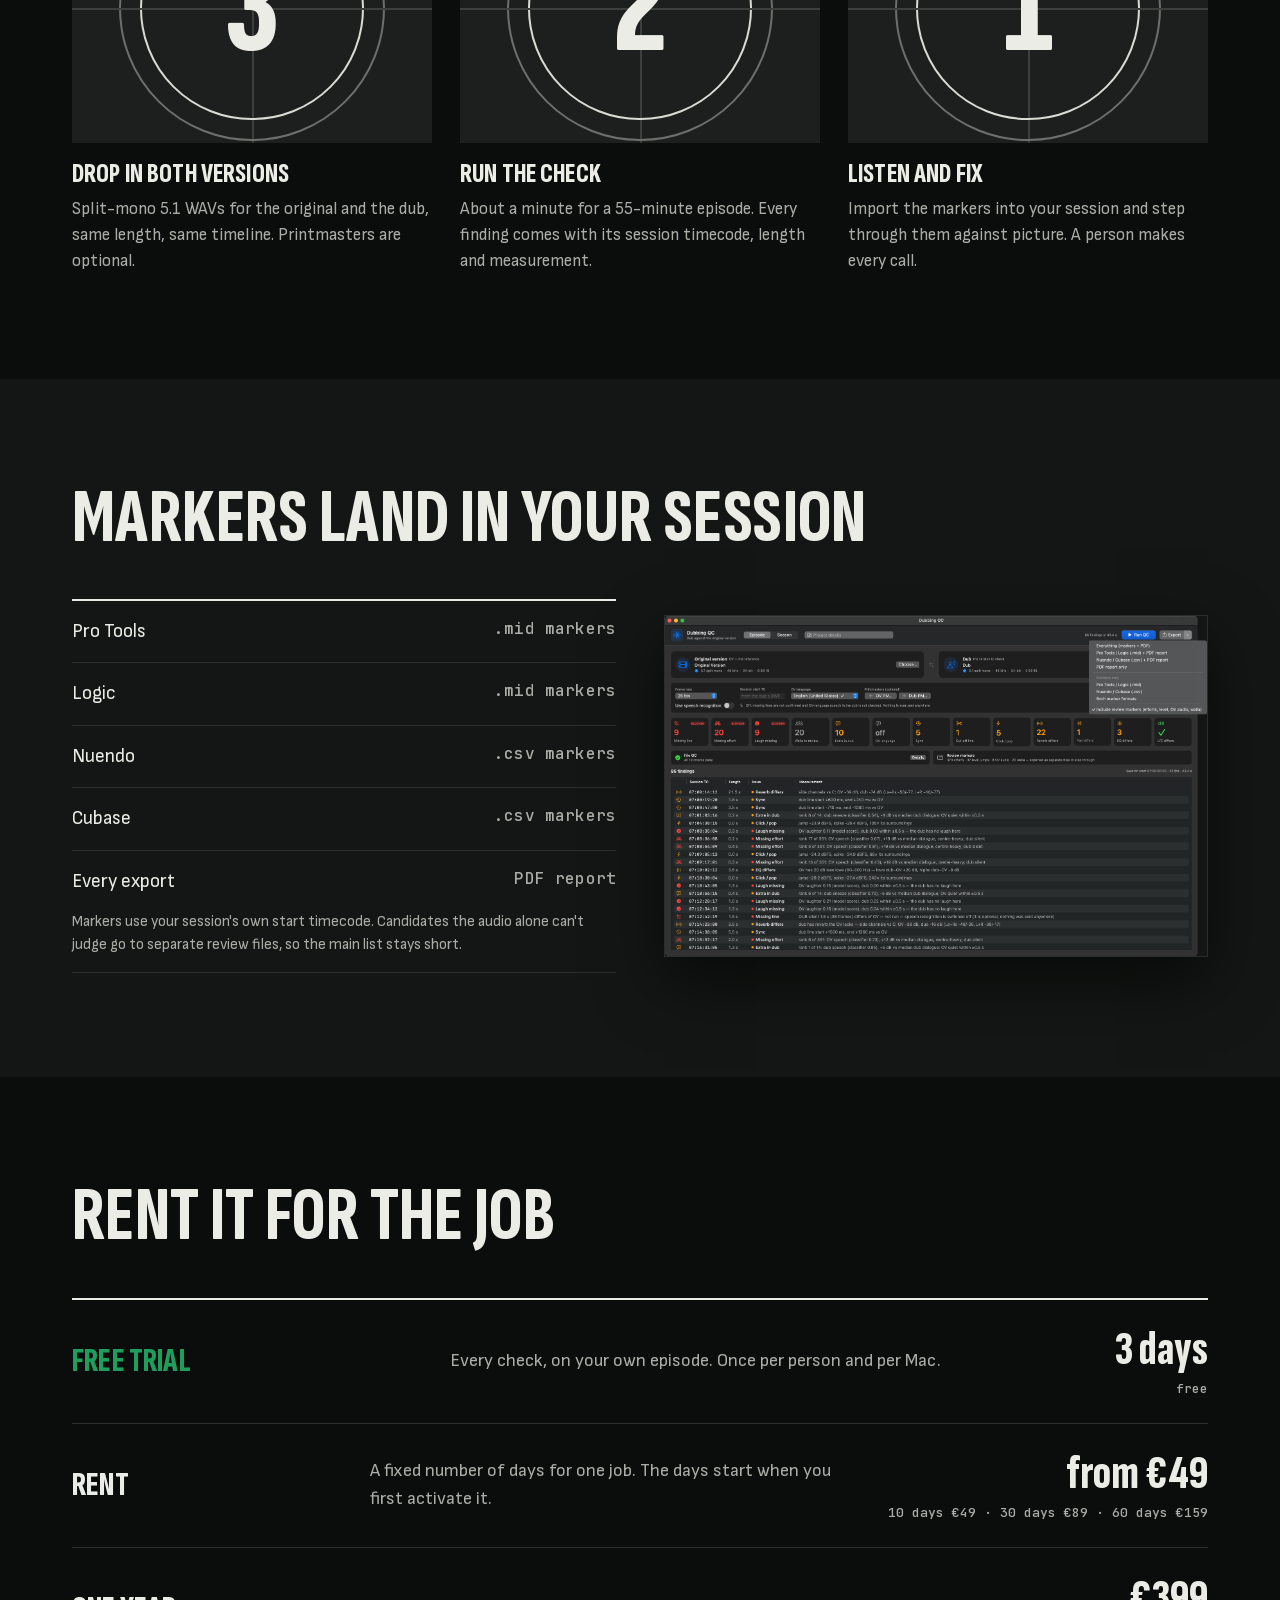
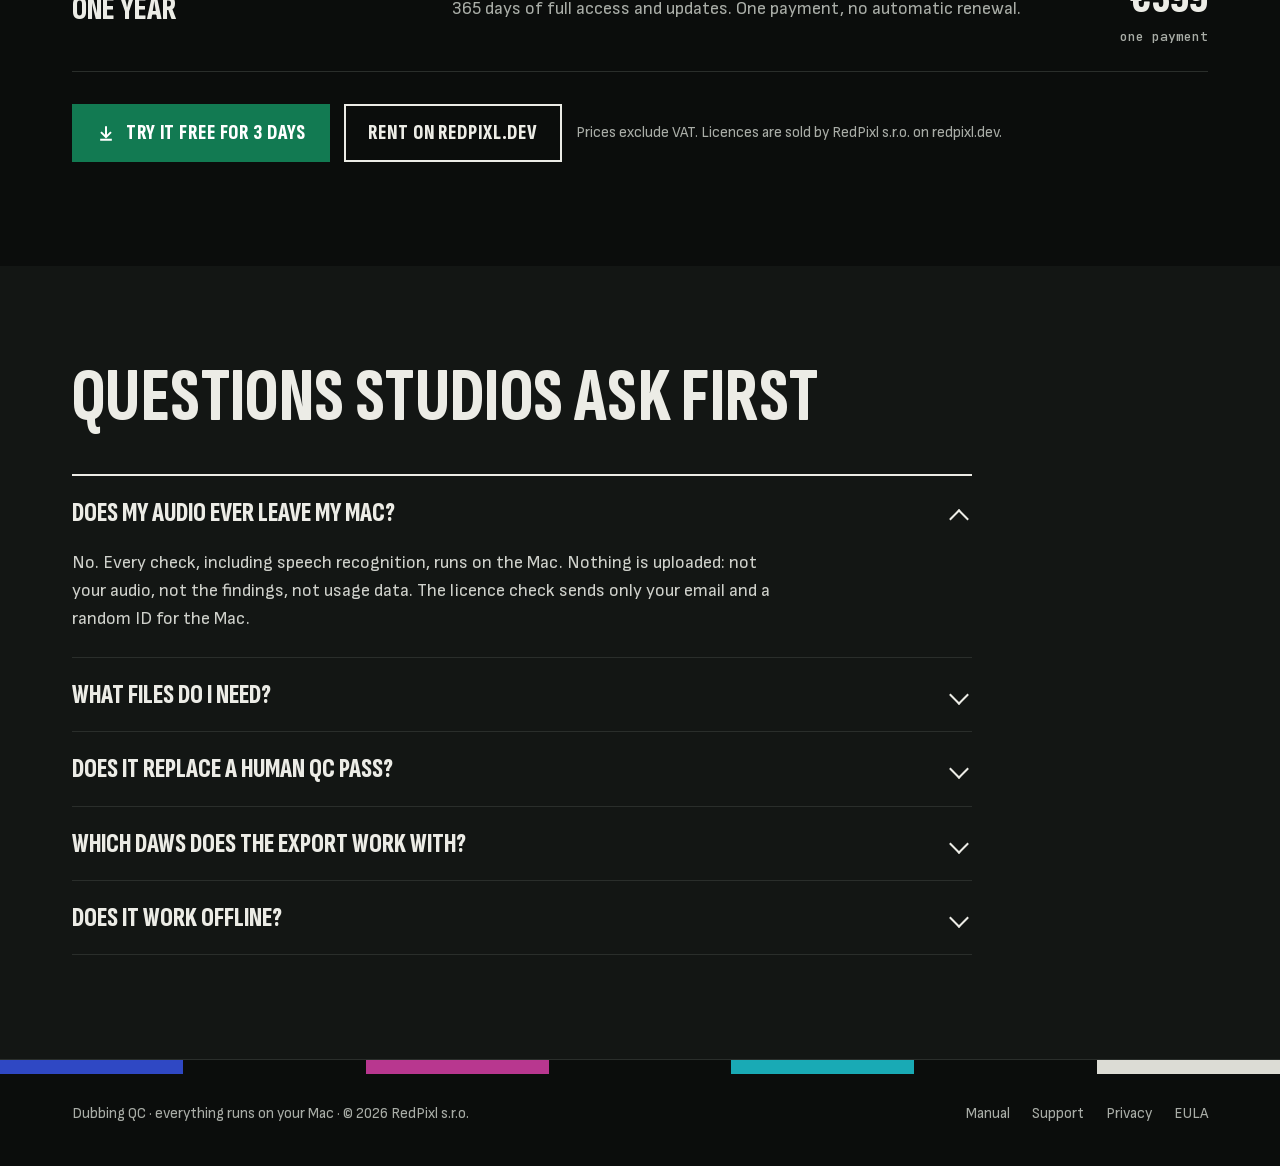
==== commit f92156e8: "Redesign: the Line-up (broadcast bars, slate, burnt-in timecode, dub lined up against the original) " ====
--- a/index.html
+++ b/index.html
@@ -6,7 +6,7 @@
 <meta name="viewport" content="width=device-width, initial-scale=1">
 <title>Dubbing QC — Check a Dub Against the Original, Before You Ship It</title>
 <meta name="description" content="Dubbing QC is a Mac app for dubbing studios. It compares a dub's dialogue audio against the original version and flags what a QC pass would catch — missing lines, reverb and pan drift, sync, clicks, walla, laughs and more — then exports the findings as DAW markers for Pro Tools, Logic, Nuendo and Cubase.">
-<meta name="theme-color" content="#127a52">
+<meta name="theme-color" content="#0b0d0c">
 <link rel="icon" href="favicon-32.png" sizes="32x32">
 <link rel="icon" href="icon-512.png" sizes="512x512">
 <link rel="apple-touch-icon" href="apple-touch-icon.png">
@@ -19,209 +19,316 @@
 <meta property="og:image" content="https://dubbingqc.com/shot-results.png">
 <meta name="twitter:image" content="https://dubbingqc.com/shot-results.png">
 <meta name="twitter:card" content="summary_large_image">
-
-<link rel="preconnect" href="https://fonts.googleapis.com">
-<link rel="preconnect" href="https://fonts.gstatic.com" crossorigin>
-<link rel="stylesheet" href="https://fonts.googleapis.com/css2?family=Barlow+Semi+Condensed:wght@500;600;700&family=IBM+Plex+Sans:ital,wght@0,400;0,500;0,600;1,400&family=IBM+Plex+Mono:wght@400;500&display=swap">
-<link rel="stylesheet" href="style.css">
+<link rel="preload" href="fonts/sofia-sans-extra-condensed-latin.woff2" as="font" type="font/woff2" crossorigin>
+<link rel="preload" href="fonts/sofia-sans-latin.woff2" as="font" type="font/woff2" crossorigin>
+<link rel="stylesheet" href="home.css">
 </head>
 <body id="top">
 
-<header><div class="wrap">
-  <a class="mark" href="/"><img src="icon-512.png" alt="">Dubbing QC</a>
-  <nav>
-    <a href="#checks">What it checks</a>
+<header class="top"><div class="wrap">
+  <a class="mark" href="/"><img src="icon-512.png" alt="" width="32" height="32">Dubbing QC</a>
+  <nav aria-label="Main">
+    <a href="#checks">Checks</a>
     <a href="#export">Export</a>
+    <a href="#prices">Prices</a>
     <a href="manual.html">Manual</a>
     <a href="forum/">Support</a>
-    <a href="privacy.html">Privacy</a>
-    <a class="buy" href="#pricing">Get Dubbing QC →</a>
+    <a class="btn btn-go" href="https://github.com/jirivatka/dubbingqc-site/releases/latest/download/Dubbing-QC.dmg">Download</a>
   </nav>
 </div></header>
 
 <main>
-  <section class="hero">
-    <div class="wrap">
-      <img class="hero-icon" src="icon-512.png" alt="Dubbing QC app icon">
-      <span class="badge">In development</span>
-      <h1>Check the dub against the original.<br>Before the client does.</h1>
-      <p class="lead">Dubbing QC compares a dub's dialogue stem with the original-version (OV) stem and lists the places a mixer should listen to — missing lines and efforts, reverb and pan that don't match, drifted sync, clicks, walla and laughs the dub dropped.</p>
-      <p class="sub">Runs entirely on your Mac. Nothing is ever uploaded — not your audio, not your findings.</p>
-      <div class="hero-actions">
-        <a class="btn primary" href="#pricing">Get Dubbing QC</a>
-        <a class="btn ghost" href="#checks">See what it catches</a>
-        <a class="btn ghost" href="Dubbing-QC-Sample-Report.pdf">Download a sample report (PDF)</a>
-      </div>
-    </div>
-    <div class="shotwrap gallery">
-      <a class="shot" href="shot-ready.png" data-caption="Drop in the original and dub — the app reads format, length and frame rate from the files.">
-        <img src="shot-ready.png" alt="Dubbing QC main window: original and dub stem cards, ready to run." loading="lazy">
-      </a>
-      <a class="shot" href="shot-checking.png" data-caption="A full episode runs in under a minute.">
-        <img src="shot-checking.png" alt="Dubbing QC running a check, with a progress indicator over the stem cards." loading="lazy">
-      </a>
-      <a class="shot" href="shot-results.png" data-caption="A full run on a real 55-minute episode: missing lines and efforts, reverb and pan that differ from the original, sync slips and clicks — each down to the frame.">
-        <img src="shot-results.png" alt="Dubbing QC results screen: a row of check tiles including several flagged Blockers, and a dense findings table with session timecode and measurement for each issue." loading="lazy">
-      </a>
-      <p class="shotcap">A real run, start to finish — click any screen to see it full size.</p>
-    </div>
-  </section>
-
-  <section id="checks">
-    <div class="wrap">
-      <h2>What it checks</h2>
-      <p class="intro">Every threshold is measured, not guessed — against planted defects, real delivery-QC reports, and listening tests.</p>
-      <ul class="checklist">
-        <li>Missing lines and efforts (breaths, laughs, reactions)</li>
-        <li>Laughs the dub drops — also under dub speech</li>
-        <li>Walla and crowd the dub is missing</li>
-        <li>Extra sounds in the dub the OV doesn't have</li>
-        <li>Reverb and pan that don't match the OV</li>
-        <li>Whole-line sync shifts, and frame-accurate sync with printmasters</li>
-        <li>Cut-off line endings</li>
-        <li>Clicks, pops and dropouts</li>
-        <li>Clipping and file-format problems</li>
-        <li>EQ / voice-treatment mismatches (phone, radio)</li>
-        <li>LFE content the dub adds, drops or mis-routes</li>
-        <li>File naming against the OV's own convention</li>
-        <li>Original-language audio or words left in the dub</li>
-        <li>Printmaster sync and loudness against the OV</li>
-      </ul>
-      <div class="shotwrap gallery two">
-        <a class="shot" href="shot-season.png" data-caption="Season mode: drop in one folder of episodes per side. Episodes pair by their episode code and run one after another, each saved as it finishes.">
-          <img src="shot-season.png" alt="Season mode: three episodes paired by episode code, each checked, with the first episode's results below." loading="lazy">
+  <section class="lineup" aria-labelledby="hero-title">
+    <nav class="bars" aria-label="Check families">
+      <a href="#f-lines" style="background:var(--b-white)"><span>01–02</span><b>Lines</b></a>
+      <a href="#f-laughs" style="background:var(--b-yellow)"><span>03–05</span><b>Laughs &amp; walla</b></a>
+      <a href="#f-space" style="background:var(--b-cyan)"><span>06</span><b>Reverb &amp; pan</b></a>
+      <a href="#f-sync" style="background:var(--b-green)"><span>07–08</span><b>Sync</b></a>
+      <a class="inv" href="#f-voice" style="background:var(--b-magenta)"><span>09–10</span><b>Voice</b></a>
+      <a class="inv" href="#f-signal" style="background:var(--b-red)"><span>11–13</span><b>Signal</b></a>
+      <a class="inv" href="#f-files" style="background:var(--b-blue)"><span>14</span><b>Files</b></a>
+    </nav>
+    <div class="pluge" aria-hidden="true"><i style="background:var(--b-blue)"></i><i></i><i style="background:var(--b-magenta)"></i><i></i><i style="background:var(--b-cyan)"></i><i></i><i style="background:var(--b-white)"></i></div>
+
+    <div class="slate">
+      <h1 id="hero-title">Catch it before your client's QC does</h1>
+      <p class="promise">Dubbing QC lines the dub up against the original, channel by channel, and lists every place a mixer should listen: dropped lines and laughs, reverb and pan that don't match, sync slips, clicks.</p>
+      <div class="fields">
+        <div><b>Mac app</b>macOS 14 or later</div>
+        <div><b>On your Mac</b>no audio leaves it</div>
+        <div><b>About a minute</b>per 55-min episode</div>
+      </div>
+      <div class="actions">
+        <a class="btn btn-go" href="https://github.com/jirivatka/dubbingqc-site/releases/latest/download/Dubbing-QC.dmg">
+          <svg viewBox="0 0 24 24" fill="none" stroke="currentColor" stroke-width="2.4" aria-hidden="true"><path d="M12 4v12M6 11l6 6 6-6M5 20h14"/></svg>Try it free for 3 days</a>
+        <a class="btn btn-line" href="#prices">See prices</a>
+        <small>Download, open, and start the free trial in the app. No card needed.</small>
+      </div>
+    </div>
+    <div class="burnin tc" aria-hidden="true" data-clock>07:00:00:00</div>
+  </section>
+
+  <section class="tracks" aria-labelledby="tracks-title">
+    <div class="wrap">
+      <div class="tracks-head">
+        <div>
+          <h2 id="tracks-title">The dub, lined up against the original</h2>
+          <p>Both versions run on one timeline. Wherever the dub parts from the original, Dubbing QC plants a flag with the session timecode and what it measured.</p>
+        </div>
+        <div class="switch" role="group" aria-label="Show">
+          <button type="button" data-view="ov" aria-pressed="false">Original</button>
+          <button type="button" data-view="dub" aria-pressed="false">Dub</button>
+          <button type="button" data-view="both" aria-pressed="true">Both</button>
+        </div>
+      </div>
+      <div class="stage" data-view="both">
+        <div class="lane lane-ov"><span class="lane-label">Original · C</span><svg data-wave="ov" preserveAspectRatio="none" aria-hidden="true"></svg></div>
+        <div class="lane lane-dub"><span class="lane-label">Dub · C</span><svg data-wave="dub" preserveAspectRatio="none" aria-hidden="true"></svg></div>
+        <div class="playhead" aria-hidden="true"></div>
+      </div>
+      <ol class="legend" aria-label="Findings"></ol>
+      <p class="stage-note">Illustration of three findings from a real check. The timecodes and measurements are from the results screen further down.</p>
+    </div>
+  </section>
+
+  <section class="proof" aria-labelledby="proof-title">
+    <div class="wrap">
+      <h2 id="proof-title">Measured on a real episode</h2>
+      <div class="proof-grid">
+        <a class="shot crop" href="shot-results.png" data-caption="A full check of a 55-minute episode: every finding with session timecode, length and what was measured.">
+          <img src="shot-results.png" alt="Dubbing QC results: check tiles with Blocker flags and a findings table with session timecodes and measurements." width="3316" height="2114" loading="lazy">
         </a>
-        <a class="shot" href="shot-fileqc.png" data-caption="File QC: format, length, loudness, true peak and naming of the original and the dub, side by side.">
-          <img src="shot-fileqc.png" alt="File QC details: sample rate, channels, length, loudness and true peak of the original and the dub, side by side." loading="lazy">
-        </a>
-      </div>
-    </div>
-  </section>
-
-  <section id="export">
-    <div class="wrap">
-      <h2>Markers land straight in your DAW</h2>
-      <p class="intro">Export writes the findings as DAW markers plus a PDF report — pick a format, drop it into your session, and step through the list against picture.</p>
-      <div class="shotwrap" style="margin-top:0">
-        <a class="shot" href="shot-ready.png" data-caption="Original and dub stem cards, frame rate, OV language and optional printmaster inputs.">
-          <img src="shot-ready.png" alt="Dubbing QC main window: original and dub stem cards, frame rate, OV language and optional printmaster inputs." loading="lazy">
-        </a>
-      </div>
-      <div class="daw-row">
-        <span class="daw-pill">Pro Tools (.mid)</span>
-        <span class="daw-pill">Logic (.mid)</span>
-        <span class="daw-pill">Nuendo (.csv)</span>
-        <span class="daw-pill">Cubase (.csv)</span>
-        <span class="daw-pill">PDF report</span>
-      </div>
-    </div>
-  </section>
-
-  <section>
-    <div class="wrap">
-      <h2>How it works</h2>
-      <div class="grid">
-        <div class="card">
-          <h3>Drop in both versions</h3>
-          <p>Split-mono 5.1 WAVs for the original and the dub — same length, same timeline. Printmasters are optional, for frame-accurate sync and loudness.</p>
+        <div class="ledger">
+          <p style="margin:18px 0 6px">Tested on a real 55-minute TV episode that also went through a professional delivery-QC pass.</p>
+          <div class="ledger-row"><span>Reverb and pan issues in the client's QC report, flagged by Dubbing QC</span><b class="ok">5 of 5</b></div>
+          <div class="ledger-row"><span>More reverb and pan differences the human pass missed, each confirmed by listening</span><b class="extra">11</b></div>
+          <p class="small">Every threshold was measured against real QC reports, planted defects and listening tests. Findings are places to listen, not verdicts: the mixer makes the call.</p>
+          <p class="small"><a href="Dubbing-QC-Sample-Report.pdf">Download a sample PDF report</a></p>
         </div>
-        <div class="card">
-          <h3>Run the checks</h3>
-          <p>A full episode runs in under a minute. Every check is listed with its session timecode, length and exact measurement.</p>
+      </div>
+    </div>
+  </section>
+
+  <section class="checks" id="checks" aria-labelledby="checks-title">
+    <div class="wrap">
+      <h2 id="checks-title">Fourteen checks, one pass</h2>
+      <p class="intro">Grouped as the bars above. With printmasters added, sync turns frame-accurate and loudness is compared too.</p>
+      <div class="families">
+        <div class="family" id="f-lines"><h3><i style="background:var(--b-white)"></i>Lines</h3><ol>
+          <li><span class="tc">01</span><div><b>Missing lines and efforts</b><p>Breaths, laughs and reactions the original has and the dub doesn't.</p></div></li>
+          <li><span class="tc">02</span><div><b>Cut-off line endings</b><p>Lines that stop mid-sound instead of finishing.</p></div></li></ol></div>
+        <div class="family" id="f-laughs"><h3><i style="background:var(--b-yellow)"></i>Laughs &amp; walla</h3><ol>
+          <li><span class="tc">03</span><div><b>Laughs the dub drops</b><p>Also when the laugh sits under dub speech.</p></div></li>
+          <li><span class="tc">04</span><div><b>Walla and crowd the dub is missing</b><p>Background voices that went quiet in the dub.</p></div></li>
+          <li><span class="tc">05</span><div><b>Extra sounds in the dub</b><p>Sounds the original doesn't have.</p></div></li></ol></div>
+        <div class="family" id="f-space"><h3><i style="background:var(--b-cyan)"></i>Reverb &amp; pan</h3><ol>
+          <li><span class="tc">06</span><div><b>Reverb and pan that don't match the original</b><p>Measured on the side channels against the centre, line by line.</p></div></li></ol></div>
+        <div class="family" id="f-sync"><h3><i style="background:var(--b-green)"></i>Sync</h3><ol>
+          <li><span class="tc">07</span><div><b>Whole-line sync shifts</b><p>Lines that start or end out of place; frame-accurate with printmasters.</p></div></li>
+          <li><span class="tc">08</span><div><b>Printmaster sync and loudness</b><p>The dub's printmaster against the original's.</p></div></li></ol></div>
+        <div class="family" id="f-voice"><h3><i style="background:var(--b-magenta)"></i>Voice</h3><ol>
+          <li><span class="tc">09</span><div><b>EQ and voice-treatment mismatches</b><p>Phone, radio and other treatments the dub didn't copy.</p></div></li>
+          <li><span class="tc">10</span><div><b>Original-language audio left in the dub</b><p>Stretches of the original recording, and words in the original language.</p></div></li></ol></div>
+        <div class="family" id="f-signal"><h3><i style="background:var(--b-red)"></i>Signal</h3><ol>
+          <li><span class="tc">11</span><div><b>Clicks, pops and dropouts</b><p>Short jumps far above their surroundings.</p></div></li>
+          <li><span class="tc">12</span><div><b>Clipping and file-format problems</b><p>Sample rate, bit depth, channels, length and peaks.</p></div></li>
+          <li><span class="tc">13</span><div><b>LFE problems</b><p>Low-frequency content the dub adds, drops or routes wrongly.</p></div></li></ol></div>
+        <div class="family" id="f-files"><h3><i style="background:var(--b-blue)"></i>Files</h3><ol>
+          <li><span class="tc">14</span><div><b>File naming</b><p>Checked against the original's own naming convention.</p></div></li></ol></div>
+      </div>
+      <div class="pair">
+        <figure style="margin:0"><a class="shot crop" href="shot-season.png" data-caption="Season mode: one folder of episodes per side. Episodes pair by their episode code and run one after another, each saved as it finishes.">
+          <img src="shot-season.png" alt="Season mode: three episodes paired by episode code, each checked, with the first episode's results below." width="3316" height="2114" loading="lazy"></a>
+          <figcaption>Season mode checks a whole folder of episodes in one go.</figcaption></figure>
+        <figure style="margin:0"><a class="shot crop crop-mid" href="shot-fileqc.png" data-caption="File QC: format, length, loudness, true peak and naming of the original and the dub, side by side.">
+          <img src="shot-fileqc.png" alt="File QC details: sample rate, channels, length, loudness and true peak of the original and the dub, side by side." width="3316" height="2114" loading="lazy"></a>
+          <figcaption>File QC puts the two versions' formats side by side.</figcaption></figure>
+      </div>
+    </div>
+  </section>
+
+  <section class="count" aria-labelledby="count-title">
+    <div class="wrap">
+      <h2 id="count-title">Three, two, one</h2>
+      <div class="leader">
+        <figure><div class="dial" aria-hidden="true"><span class="ring"></span><span class="ring"></span><b>3</b></div>
+          <figcaption><h3>Drop in both versions</h3><p>Split-mono 5.1 WAVs for the original and the dub, same length, same timeline. Printmasters are optional.</p></figcaption></figure>
+        <figure><div class="dial" aria-hidden="true"><span class="ring"></span><span class="ring"></span><b>2</b></div>
+          <figcaption><h3>Run the check</h3><p>About a minute for a 55-minute episode. Every finding comes with its session timecode, length and measurement.</p></figcaption></figure>
+        <figure><div class="dial" aria-hidden="true"><span class="ring"></span><span class="ring"></span><b>1</b></div>
+          <figcaption><h3>Listen and fix</h3><p>Import the markers into your session and step through them against picture. A person makes every call.</p></figcaption></figure>
+      </div>
+    </div>
+  </section>
+
+  <section class="export" id="export" aria-labelledby="export-title">
+    <div class="wrap">
+      <h2 id="export-title">Markers land in your session</h2>
+      <div class="export-grid">
+        <div class="formats">
+          <div><span>Pro Tools</span><span class="tc">.mid markers</span></div>
+          <div><span>Logic</span><span class="tc">.mid markers</span></div>
+          <div><span>Nuendo</span><span class="tc">.csv markers</span></div>
+          <div><span>Cubase</span><span class="tc">.csv markers</span></div>
+          <div><span>Every export</span><span class="tc">PDF report</span>
+            <p>Markers use your session's own start timecode. Candidates the audio alone can't judge go to separate review files, so the main list stays short.</p></div>
         </div>
-        <div class="card">
-          <h3>Export and review</h3>
-          <p>Markers, a PDF report, and separate review files for the candidates the audio alone can't judge — so a QC operator always makes the final call.</p>
-        </div>
-      </div>
-    </div>
-  </section>
-
-  <section id="pricing">
-    <div class="wrap">
-      <h2>Get Dubbing QC</h2>
-      <p class="intro">Dubbing QC isn't publicly available yet. Pricing for the release is still being worked out — here's how to stay in the loop either way.</p>
-      <div class="pricing-card">
-        <div class="price-amount">Not yet available</div>
-        <p class="price-note">Pricing for the 1.0 release isn't set yet.</p>
-        <div class="hero-actions" style="margin-top:0">
-          <a class="btn ghost" href="forum/">Get in touch</a>
-        </div>
-        <!-- Once pricing is final: add a Gumroad or Stripe Payment Link
-             (both accounts already exist) pointing straight at checkout — no backend needed. -->
-        <div class="pricing-tiers">
-          <div class="tier">
-            <h4>Direct from this site</h4>
-            <p>Notarised DMG, no account needed. Coming once pricing is final.</p>
-            <span class="tier-price">Price TBD</span>
-          </div>
-        </div>
-      </div>
-    </div>
-  </section>
-
-  <section>
-    <div class="wrap">
-      <h2>Questions studios ask first</h2>
-      <div class="faq">
-        <details open>
-          <summary>Does my audio ever leave my Mac?</summary>
-          <p>No. Every check, including speech recognition, runs on-device. Nothing is uploaded — not your audio, not the findings, not even anonymous usage data.</p>
-        </details>
-        <details>
-          <summary>What file formats do you need?</summary>
-          <p>Split-mono 5.1 WAVs for the original and the dub, same length and timeline. Printmasters are optional and unlock frame-accurate sync and loudness checks.</p>
-        </details>
-        <details>
-          <summary>How is this different from a human QC pass?</summary>
-          <p>It isn't a replacement — it's a first pass that never gets tired. On reverb and pan mismatches it already catches more than manual review typically does; a QC operator still makes the final call on anything audio alone can't judge.</p>
-        </details>
-        <details>
-          <summary>What DAWs does the export work with?</summary>
-          <p>Pro Tools and Logic get MIDI marker files; Nuendo and Cubase get CSV. A PDF report is included either way.</p>
-        </details>
-      </div>
-    </div>
-  </section>
-
-  <section id="status">
-    <div class="wrap">
-      <div class="status-card">
-        <h2>Where things stand</h2>
-        <p>Dubbing QC is in active development, being tested internally against real episodes and real client QC reports before release.</p>
+        <a class="shot" href="extra-screenshots/shot-export-menu.png" data-caption="The arrow next to Export: everything, a DAW-specific bundle with the PDF, the PDF alone, or markers only in either format.">
+          <img src="extra-screenshots/shot-export-menu.png" alt="The Export menu: everything, Pro Tools or Logic plus PDF, Nuendo or Cubase plus PDF, PDF only, and markers-only options." width="3374" height="2114" loading="lazy"></a>
+      </div>
+    </div>
+  </section>
+
+  <section class="prices" id="prices" aria-labelledby="prices-title">
+    <div class="wrap">
+      <h2 id="prices-title">Rent it for the job</h2>
+      <div class="rate">
+        <div class="rate-row trial"><h3>Free trial</h3><p>Every check, on your own episode. Once per person and per Mac.</p><div class="amount">3 days<small>free</small></div></div>
+        <div class="rate-row"><h3>Rent</h3><p>A fixed number of days for one job. The days start when you first activate it.</p><div class="amount">from €49<small>10 days €49 · 30 days €89 · 60 days €159</small></div></div>
+        <div class="rate-row"><h3>One year</h3><p>365 days of full access and updates. One payment, no automatic renewal.</p><div class="amount">€399<small>one payment</small></div></div>
+      </div>
+      <div class="rate-actions">
+        <a class="btn btn-go" href="https://github.com/jirivatka/dubbingqc-site/releases/latest/download/Dubbing-QC.dmg">
+          <svg viewBox="0 0 24 24" fill="none" stroke="currentColor" stroke-width="2.4" aria-hidden="true"><path d="M12 4v12M6 11l6 6 6-6M5 20h14"/></svg>Try it free for 3 days</a>
+        <a class="btn btn-line" href="https://redpixl.dev/apps/dubbing-qc/#buy">Rent on redpixl.dev</a>
+        <p>Prices exclude VAT. Licences are sold by RedPixl s.r.o. on redpixl.dev.</p>
+      </div>
+    </div>
+  </section>
+
+  <section class="faq" aria-labelledby="faq-title">
+    <div class="wrap">
+      <h2 id="faq-title">Questions studios ask first</h2>
+      <div class="faq-list">
+        <details open><summary>Does my audio ever leave my Mac?</summary>
+          <p>No. Every check, including speech recognition, runs on the Mac. Nothing is uploaded: not your audio, not the findings, not usage data. The licence check sends only your email and a random ID for the Mac.</p></details>
+        <details><summary>What files do I need?</summary>
+          <p>Split-mono 5.1 WAVs for the original and the dub, same length and timeline. Printmasters are optional and add frame-accurate sync and loudness checks.</p></details>
+        <details><summary>Does it replace a human QC pass?</summary>
+          <p>No. It's a first pass that never gets tired. On a real episode it flagged every reverb and pan issue in the client's QC report and found eleven more the human pass missed. A person still makes the final call on everything it lists.</p></details>
+        <details><summary>Which DAWs does the export work with?</summary>
+          <p>Pro Tools and Logic get MIDI marker files; Nuendo and Cubase get CSV. A PDF report comes with every export.</p></details>
+        <details><summary>Does it work offline?</summary>
+          <p>Yes. Activating needs the internet once; after that the licence works without a network until it ends.</p></details>
       </div>
     </div>
   </section>
 </main>
 
-<a class="totop" href="#top" aria-label="Back to top"><svg viewBox="0 0 24 24" aria-hidden="true"><path d="M12 5l-7 7h4v7h6v-7h4z"/></svg></a>
-<footer><div class="wrap">
-  <p>Dubbing QC &middot; everything runs on your Mac. &copy; 2026 RedPixl s.r.o.</p>
-  <nav><a href="manual.html">Manual</a><a href="forum/">Support</a><a href="privacy.html">Privacy</a><a href="eula.html">EULA</a></nav>
-</div></footer>
-
-<div id="lb" class="lb" onclick="this.classList.remove('open')">
-  <img id="lb-img" src="" alt="">
+<footer class="foot">
+  <div class="pluge" aria-hidden="true"><i style="background:var(--b-blue)"></i><i></i><i style="background:var(--b-magenta)"></i><i></i><i style="background:var(--b-cyan)"></i><i></i><i style="background:var(--b-white)"></i></div>
+  <div class="wrap">
+    <p>Dubbing QC · everything runs on your Mac · © 2026 RedPixl s.r.o.</p>
+    <nav aria-label="Footer"><a href="manual.html">Manual</a><a href="forum/">Support</a><a href="privacy.html">Privacy</a><a href="eula.html">EULA</a></nav>
+  </div>
+</footer>
+
+<div id="lb" class="lb" tabindex="-1" role="dialog" aria-modal="true" aria-label="Screenshot">
   <p id="lb-cap"></p>
 </div>
+
 <script>
 (function () {
-  var lb = document.getElementById('lb');
-  var lbImg = document.getElementById('lb-img');
-  var lbCap = document.getElementById('lb-cap');
+  // Lightbox
+  var lb = document.getElementById('lb'), lbCap = document.getElementById('lb-cap'), lbImg = document.createElement('img');
+  lb.insertBefore(lbImg, lbCap);
   document.querySelectorAll('a.shot').forEach(function (a) {
     a.addEventListener('click', function (e) {
       e.preventDefault();
       lbImg.src = a.getAttribute('href');
+      lbImg.alt = (a.querySelector('img') || {}).alt || '';
       lbCap.textContent = a.getAttribute('data-caption') || '';
+      opener = a;
       lb.classList.add('open');
+      lb.focus();
     });
   });
-  document.addEventListener('keydown', function (e) {
-    if (e.key === 'Escape') lb.classList.remove('open');
+  var opener = null;
+  function closeLb() { if (!lb.classList.contains('open')) return; lb.classList.remove('open'); if (opener) opener.focus(); }
+  lb.onclick = closeLb;
+  document.addEventListener('keydown', function (e) { if (e.key === 'Escape' || (e.key === 'Enter' && document.activeElement === lb)) closeLb(); });
+
+  // The lined-up tracks: one deterministic waveform, the dub a copy with real gaps and one late line.
+  var START = 7 * 3600, SPAN = 20 * 60;           // 07:00:00 to 07:20:00
+  var finds = [
+    { t: 8 * 60 + 36.3, len: 0.6, kind: 'gap',   label: '07:08:36:08 Missing effort' },
+    { t: 10 * 60 + 43.2, len: 1.3, kind: 'gap',  label: '07:10:43:05 Laugh missing' },
+    { t: 14 * 60 + 38.2, len: 5.5, kind: 'shift', label: '07:14:38:05 Sync +1500 ms' }
+  ];
+  var N = 220, seed = 7, amp = [];
+  function rnd() { seed = (seed * 16807) % 2147483647; return seed / 2147483647; }
+  for (var i = 0; i < N; i++) { var s = Math.sin(i / 7) * 0.25 + 0.55; amp.push(rnd() < 0.12 ? 0.06 : Math.max(0.08, Math.min(1, s * (0.45 + rnd() * 0.75)))); }
+  function x(t) { return t / SPAN * 100; }
+  function draw(svg, dub) {
+    var w = 1000, h = 100, bw = w / N, out = '';
+    for (var i = 0; i < N; i++) {
+      var t = i / N * SPAN, a = amp[i];
+      if (dub) finds.forEach(function (f) {
+        var pad = SPAN / N * 1.5;
+        if (f.kind === 'gap' && t > f.t - pad && t < f.t + f.len + pad * 2) a = 0;
+        if (f.kind === 'shift' && t > f.t - pad && t < f.t + pad * 1.2) a = 0;
+        if (f.kind === 'shift' && t >= f.t + pad * 1.2 && t < f.t + pad * 3.5) a = amp[Math.max(0, i - 2)];
+      });
+      var bh = Math.max(2, a * 80);
+      out += '<rect x="' + (i * bw + bw * 0.2).toFixed(1) + '" y="' + ((h - bh) / 2).toFixed(1) + '" width="' + (bw * 0.6).toFixed(1) + '" height="' + bh.toFixed(1) + '"/>';
+    }
+    svg.setAttribute('viewBox', '0 0 ' + w + ' ' + h);
+    svg.innerHTML = out;
+  }
+  draw(document.querySelector('[data-wave="ov"]'), false);
+  draw(document.querySelector('[data-wave="dub"]'), true);
+  var stage = document.querySelector('.stage'), dubLane = document.querySelector('.lane-dub'), flags = [];
+  finds.forEach(function (f) {
+    var box = document.createElement('span');
+    box.className = f.kind === 'gap' ? 'gapbox' : 'shift';
+    box.style.left = (x(f.t) - 0.9) + '%';
+    box.style.width = f.kind === 'gap' ? '2.6%' : '3.4%';
+    dubLane.appendChild(box);
+    var fl = document.createElement('span');
+    fl.className = 'flag';
+    fl.style.left = x(f.t) + '%';
+    fl.style.setProperty('--lift', ((finds.length - 1 - flags.length) * 26) + 'px');
+    if (x(f.t) > 45) fl.classList.add('flip');
+    fl.innerHTML = '<span>' + f.label + '</span>';
+    stage.appendChild(fl);
+    flags.push({ el: fl, t: f.t });
+    var li = document.createElement('li'); li.className = 'tc'; li.textContent = f.label; document.querySelector('.legend').appendChild(li);
   });
+
+  // One switch transforms the demo.
+  document.querySelectorAll('.switch button').forEach(function (b) {
+    b.addEventListener('click', function () {
+      document.querySelectorAll('.switch button').forEach(function (o) { o.setAttribute('aria-pressed', String(o === b)); });
+      stage.setAttribute('data-view', b.getAttribute('data-view'));
+    });
+  });
+
+  // One clock drives the burnt-in timecode and the playhead.
+  var clock = document.querySelector('[data-clock]'), head = document.querySelector('.playhead');
+  function pad2(n) { return (n < 10 ? '0' : '') + n; }
+  function tc(sec) {
+    var s = START + sec, f = Math.floor((s % 1) * 25);
+    return pad2(Math.floor(s / 3600)) + ':' + pad2(Math.floor(s / 60) % 60) + ':' + pad2(Math.floor(s) % 60) + ':' + pad2(f);
+  }
+  function show(sec) {
+    clock.textContent = tc(sec);
+    head.style.left = x(sec) + '%';
+    flags.forEach(function (f) { f.el.classList.toggle('hot', sec >= f.t && sec < f.t + 40); });
+  }
+  var still = window.matchMedia('(prefers-reduced-motion: reduce)').matches;
+  if (still) { show(10 * 60 + 43.2); return; }
+  // Run the clock only while the line-up or the tracks are on screen and the tab is visible.
+  var LOOP = 24000, t0 = performance.now(), visible = 0, raf = 0;
+  function tick(now) { show(((now - t0) % LOOP) / LOOP * SPAN); raf = requestAnimationFrame(tick); }
+  function sync() { var on = visible > 0 && !document.hidden; if (on && !raf) raf = requestAnimationFrame(tick); if (!on && raf) { cancelAnimationFrame(raf); raf = 0; } }
+  show(0);
+  if ('IntersectionObserver' in window) {
+    var io = new IntersectionObserver(function (es) { es.forEach(function (e) { visible += e.isIntersecting ? 1 : (e.target._seen ? -1 : 0); e.target._seen = e.isIntersecting; }); visible = Math.max(0, visible); sync(); });
+    io.observe(document.querySelector('.lineup')); io.observe(document.querySelector('.tracks'));
+  } else { visible = 1; }
+  document.addEventListener('visibilitychange', sync);
+  sync();
 })();
 </script>
-
 </body>
 </html>
--- a/home.css
+++ b/home.css
@@ -0,0 +1,246 @@
+/* dubbingqc.com home: the line-up at the head of a delivery master. */
+@font-face { font-family: "Slate"; font-weight: 100 900; font-display: swap; src: url("fonts/sofia-sans-extra-condensed-latin.woff2") format("woff2"); unicode-range: U+0000-00FF, U+0131, U+0152-0153, U+02BB-02BC, U+02C6, U+02DA, U+02DC, U+0304, U+0308, U+0329, U+2000-206F, U+20AC, U+2122, U+2191, U+2193, U+2212, U+2215, U+FEFF, U+FFFD; }
+@font-face { font-family: "Slate"; font-weight: 100 900; font-display: swap; src: url("fonts/sofia-sans-extra-condensed-latin-ext.woff2") format("woff2"); unicode-range: U+0100-02BA, U+02BD-02C5, U+02C7-02CC, U+02CE-02D7, U+02DD-02FF, U+1E00-1E9F, U+2C60-2C7F, U+A720-A7FF; }
+@font-face { font-family: "Body"; font-weight: 100 900; font-display: swap; src: url("fonts/sofia-sans-latin.woff2") format("woff2"); unicode-range: U+0000-00FF, U+0131, U+0152-0153, U+02BB-02BC, U+02C6, U+02DA, U+02DC, U+0304, U+0308, U+0329, U+2000-206F, U+20AC, U+2122, U+2191, U+2193, U+2212, U+2215, U+FEFF, U+FFFD; }
+@font-face { font-family: "Body"; font-weight: 100 900; font-display: swap; src: url("fonts/sofia-sans-latin-ext.woff2") format("woff2"); unicode-range: U+0100-02BA, U+02BD-02C5, U+02C7-02CC, U+02CE-02D7, U+02DD-02FF, U+1E00-1E9F, U+2C60-2C7F, U+A720-A7FF; }
+@font-face { font-family: "TC"; font-weight: 500; font-display: swap; src: url("fonts/jetbrains-mono-500-latin.woff2") format("woff2"); }
+
+:root {
+  --ground: #0b0d0c;
+  --panel: #131614;
+  --rule: #2a2e2b;
+  --ink: #ecece6;
+  --muted: #a9ada7;
+  /* 75% bars, each one a check family */
+  --b-white: #dcdcd5;
+  --b-yellow: #c4b43c;
+  --b-cyan: #19aab5;
+  --b-green: #1f9d5c;
+  --b-magenta: #b8378f;
+  --b-red: #cf3a2e;
+  --b-blue: #2f48c4;
+  --flag: #f5d000;
+  --gap: #e0483b;
+  --slate: "Slate", "Arial Narrow", sans-serif;
+  --body: "Body", system-ui, sans-serif;
+  --tc: "TC", ui-monospace, monospace;
+  --wrap: 1200px;
+  --ease: cubic-bezier(.16, 1, .3, 1);
+}
+
+* { box-sizing: border-box; }
+html { scroll-behavior: smooth; scrollbar-color: #3a3f3b var(--ground); }
+body { margin: 0; background: var(--ground); color: var(--ink); font: 400 18px/1.55 var(--body); -webkit-font-smoothing: antialiased; }
+::selection { background: var(--flag); color: var(--ground); }
+a { color: inherit; text-underline-offset: .18em; }
+a:focus-visible, button:focus-visible, summary:focus-visible { outline: 3px solid var(--flag); outline-offset: 3px; }
+img { max-width: 100%; height: auto; display: block; }
+.wrap { max-width: var(--wrap); margin: 0 auto; padding: 0 32px; }
+.tc { font-family: var(--tc); font-variant-numeric: tabular-nums; letter-spacing: .01em; }
+h1, h2, h3 { font-family: var(--slate); font-weight: 800; text-transform: uppercase; line-height: .95; letter-spacing: .005em; margin: 0; text-wrap: balance; }
+h2 { font-size: clamp(44px, 6vw, 76px); }
+h3 { font-size: 28px; }
+p { margin: 0; }
+
+/* ---------- buttons ---------- */
+.btn { display: inline-flex; align-items: center; gap: 10px; font: 800 22px/1 var(--slate); text-transform: uppercase; letter-spacing: .04em; padding: 16px 22px; text-decoration: none; border: 2px solid currentColor; transition: background .2s var(--ease), color .2s var(--ease), transform .2s var(--ease); }
+.btn svg { width: 20px; height: 20px; }
+.btn-go { background: #127a52; border-color: #127a52; color: #fff; }
+.btn-go:hover { background: #0e6845; border-color: #0e6845; transform: translateY(-1px); }
+.btn-line { color: var(--ink); }
+.btn-line:hover { background: var(--ink); color: var(--ground); }
+
+/* ---------- header ---------- */
+.top { position: sticky; top: 0; z-index: 20; background: rgba(11, 13, 12, .94); border-bottom: 1px solid var(--rule); }
+.top .wrap { display: flex; align-items: center; justify-content: space-between; height: 64px; max-width: none; }
+.mark { display: flex; align-items: center; gap: 10px; font: 800 24px var(--slate); text-transform: uppercase; text-decoration: none; letter-spacing: .02em; }
+.mark img { width: 32px; height: 32px; }
+.top nav { display: flex; align-items: center; gap: 26px; font-size: 16px; }
+.top nav a { text-decoration: none; color: var(--muted); }
+.top nav a:hover { color: var(--ink); }
+.top nav .btn { color: #fff; font-size: 18px; padding: 10px 14px; }
+
+/* ---------- line-up: bars + slate ---------- */
+.lineup { position: relative; display: grid; grid-template-columns: 1fr; grid-template-areas: "field" "pluge"; }
+.bars { grid-area: field; display: grid; grid-template-columns: repeat(7, 1fr); min-height: 640px; }
+.bars a { display: flex; flex-direction: column; justify-content: flex-end; gap: 2px; padding: 18px 16px; color: var(--ground); text-decoration: none; transition: filter .25s var(--ease); }
+.bars a:hover { filter: brightness(1.12); }
+.bars a b { font: 800 26px/1 var(--slate); text-transform: uppercase; }
+.bars a span { font: 500 14px var(--tc); }
+.bars a.inv { color: #fff; }
+.pluge { grid-area: pluge; display: grid; grid-template-columns: repeat(7, 1fr); height: 34px; }
+.foot .pluge { grid-area: auto; }
+.pluge i:nth-child(odd) { background: var(--ground); }
+.slate { grid-area: field; align-self: start; justify-self: start; position: relative; z-index: 2; margin: 48px 0 104px max(32px, calc((100vw - var(--wrap)) / 2 + 32px)); width: min(700px, calc(100% - 64px)); background: var(--ground); border: 2px solid var(--ink); padding: 40px 44px 36px; }
+.slate h1 { font-size: clamp(52px, 5.6vw, 84px); }
+.slate .promise { margin-top: 18px; font-size: 21px; color: #d6d7d1; max-width: 56ch; }
+.fields { display: grid; grid-template-columns: repeat(3, auto); justify-content: start; gap: 0; margin: 26px 0 28px; border-top: 1px solid var(--rule); border-bottom: 1px solid var(--rule); }
+.fields div { padding: 10px 22px 10px 0; margin-right: 22px; border-right: 1px solid var(--rule); font-size: 15px; color: var(--muted); }
+.fields div:last-child { border-right: 0; }
+.fields b { display: block; font: 800 20px var(--slate); text-transform: uppercase; color: var(--ink); }
+.actions { display: flex; flex-wrap: wrap; gap: 14px; align-items: center; }
+.actions small { flex-basis: 100%; font-size: 15px; color: var(--muted); margin-top: 4px; }
+.burnin { grid-area: field; align-self: end; justify-self: end; position: relative; z-index: 2; margin: 0 max(32px, calc((100vw - var(--wrap)) / 2 + 32px)) 104px 0; background: #000; color: #fff; font-size: 34px; padding: 6px 14px; border: 1px solid #333; }
+
+/* ---------- lined-up tracks ---------- */
+.tracks { overflow-x: clip; padding: 88px 0 96px; border-bottom: 1px solid var(--rule); }
+.stage { margin-top: 64px; }
+.tracks-head { display: flex; justify-content: space-between; align-items: end; gap: 32px; flex-wrap: wrap; margin-bottom: 40px; }
+.tracks-head p { max-width: 52ch; color: var(--muted); margin-top: 14px; }
+.switch { display: inline-flex; border: 2px solid var(--ink); }
+.switch button { font: 800 20px var(--slate); text-transform: uppercase; letter-spacing: .04em; background: none; color: var(--ink); border: 0; padding: 10px 18px; cursor: pointer; }
+.switch button + button { border-left: 2px solid var(--ink); }
+.switch button[aria-pressed="true"] { background: var(--ink); color: var(--ground); }
+.stage { position: relative; }
+.lane { position: relative; height: 92px; margin-bottom: 20px; background: var(--panel); transition: opacity .35s var(--ease); }
+.lane-label { position: absolute; left: 0; top: 0; background: var(--panel); padding: 6px 10px; font: 800 16px var(--slate); text-transform: uppercase; letter-spacing: .08em; color: var(--muted); z-index: 2; }
+.lane svg { position: absolute; inset: 0; width: 100%; height: 100%; }
+.lane svg rect { fill: #cfd3cc; }
+.gapbox { position: absolute; top: 6px; bottom: 6px; border: 2px dashed var(--gap); background: rgba(224, 72, 59, .08); }
+.shift { position: absolute; top: 6px; bottom: 6px; border: 2px dashed var(--flag); }
+.flag { position: absolute; top: calc(-34px - var(--lift, 0px)); height: calc(100% + 34px + var(--lift, 0px)); width: 3px; background: var(--flag); transform-origin: bottom; transition: filter .3s; }
+.flag::before { content: ""; position: absolute; left: 3px; top: 0; width: 26px; height: 18px; background: var(--flag); clip-path: polygon(0 0, 100% 0, 78% 50%, 100% 100%, 0 100%); }
+.flag span { position: absolute; z-index: 1; left: 34px; top: -2px; white-space: nowrap; font: 500 13px var(--tc); color: var(--ink); background: var(--ground); padding: 1px 6px; }
+.flag.flip span { left: auto; right: 8px; }
+.flag.hot { filter: drop-shadow(0 2px 10px rgba(245, 208, 0, .55)); }
+.playhead { position: absolute; top: -10px; bottom: 0; width: 2px; background: #fff; opacity: .85; pointer-events: none; }
+.stage[data-view="ov"] .lane-dub, .stage[data-view="dub"] .lane-ov { opacity: .28; }
+.stage[data-view="ov"] .gapbox, .stage[data-view="ov"] .shift, .stage[data-view="ov"] .flag { opacity: .2; }
+.legend { display: none; list-style: none; margin: 18px 0 0; padding: 0; font-size: 14px; }
+.legend li { display: flex; align-items: center; gap: 10px; padding: 6px 0; }
+.legend li::before { content: ""; width: 16px; height: 11px; background: var(--flag); clip-path: polygon(0 0, 100% 0, 78% 50%, 100% 100%, 0 100%); }
+.stage-note { margin-top: 18px; font-size: 14px; color: var(--muted); }
+
+/* ---------- proof ---------- */
+.proof { padding: 104px 0; }
+.proof-grid { display: grid; grid-template-columns: minmax(0, 1.65fr) minmax(0, 1fr); gap: 48px; align-items: start; margin-top: 44px; }
+.shot { display: block; cursor: zoom-in; border: 1px solid var(--rule); box-shadow: 0 24px 60px rgba(0, 0, 0, .55); transition: transform .3s var(--ease); }
+.shot:hover { transform: translateY(-3px); }
+.shot.crop img { aspect-ratio: 16 / 9; object-fit: cover; object-position: 50% 0; }
+.shot.crop-mid img { object-position: 50% 42%; }
+.ledger { border-top: 2px solid var(--ink); }
+.ledger-row { display: grid; grid-template-columns: 1fr auto; gap: 16px; align-items: baseline; padding: 18px 0; border-bottom: 1px solid var(--rule); }
+.ledger-row b { font: 800 46px/1 var(--slate); }
+.ledger-row b.ok { color: var(--b-green); }
+.ledger-row b.extra { color: var(--ink); }
+.ledger p.small { margin-top: 18px; font-size: 15px; color: var(--muted); }
+
+/* ---------- checks: numbered contents map ---------- */
+.checks { padding: 104px 0; background: var(--panel); }
+.checks .intro { margin-top: 16px; color: var(--muted); max-width: 60ch; }
+.families { margin-top: 48px; display: grid; gap: 0; }
+.family { display: grid; grid-template-columns: 220px 1fr; border-top: 1px solid var(--rule); scroll-margin-top: 80px; }
+.family:last-child { border-bottom: 1px solid var(--rule); }
+.family > h3 { padding: 22px 20px 22px 0; display: flex; align-items: center; gap: 14px; font-size: 30px; }
+.family > h3 i { width: 18px; height: 42px; flex: none; }
+.family ol { list-style: none; margin: 0; padding: 0 0 0 22px; border-left: 1px solid var(--rule); }
+.family li { display: grid; grid-template-columns: 54px 1fr; gap: 12px; padding: 20px 0; }
+.family li + li { border-top: 1px solid var(--rule); }
+.family li .tc { color: var(--muted); font-size: 15px; padding-top: 3px; }
+.family li b { display: block; font-weight: 600; }
+.family li p { color: var(--muted); font-size: 16px; margin-top: 2px; max-width: 70ch; }
+.pair { display: grid; grid-template-columns: 1fr 1fr; gap: 28px; margin-top: 56px; }
+.pair figcaption { margin-top: 12px; font-size: 15px; color: var(--muted); }
+
+/* ---------- countdown: how it works ---------- */
+.count { padding: 104px 0; }
+.leader { display: grid; grid-template-columns: repeat(3, 1fr); gap: 28px; margin-top: 48px; }
+.leader figure { margin: 0; }
+.dial { position: relative; aspect-ratio: 4 / 3; background: #1c1f1d; display: grid; place-items: center; overflow: hidden; }
+.dial::before, .dial::after { content: ""; position: absolute; background: #3b403c; }
+.dial::before { left: 50%; top: 0; bottom: 0; width: 2px; }
+.dial::after { top: 50%; left: 0; right: 0; height: 2px; }
+.dial .ring { position: absolute; width: 62%; aspect-ratio: 1; border-radius: 50%; border: 2px solid #d9dbd4; }
+.dial .ring + .ring { width: 74%; border-color: #6b706c; }
+.dial b { position: relative; z-index: 1; font: 800 clamp(90px, 11vw, 150px)/1 var(--slate); }
+.leader figcaption { margin-top: 18px; }
+.leader figcaption p { color: var(--muted); margin-top: 8px; font-size: 17px; }
+
+/* ---------- export ---------- */
+.export { padding: 104px 0; background: var(--panel); }
+.export-grid { display: grid; grid-template-columns: minmax(0, 1fr) minmax(0, 1fr); gap: 48px; align-items: center; margin-top: 44px; }
+.formats { border-top: 2px solid var(--ink); }
+.formats div { display: grid; grid-template-columns: 1fr auto; padding: 16px 0; border-bottom: 1px solid var(--rule); font-size: 19px; }
+.formats .tc { color: var(--muted); font-size: 16px; }
+.formats p { font-size: 15px; color: var(--muted); padding-top: 14px; grid-column: 1 / -1; }
+
+/* ---------- prices ---------- */
+.prices { padding: 104px 0; }
+.rate { margin-top: 44px; border-top: 2px solid var(--ink); }
+.rate-row { display: grid; grid-template-columns: 1.1fr 2fr auto; gap: 28px; align-items: center; padding: 26px 0; border-bottom: 1px solid var(--rule); }
+.rate-row h3 { font-size: 34px; }
+.rate-row p { color: var(--muted); }
+.rate-row .amount { font: 800 48px/1 var(--slate); text-align: right; white-space: nowrap; }
+.rate-row .amount small { display: block; font: 500 13px var(--tc); color: var(--muted); margin-top: 6px; }
+.rate-row.trial h3 { color: var(--b-green); }
+.rate-actions { display: flex; flex-wrap: wrap; gap: 14px; margin-top: 32px; align-items: center; }
+.rate-actions p { color: var(--muted); font-size: 15px; }
+
+/* ---------- faq ---------- */
+.faq { padding: 96px 0 104px; background: var(--panel); }
+.faq-list { margin-top: 40px; border-top: 2px solid var(--ink); max-width: 900px; }
+.faq details { border-bottom: 1px solid var(--rule); }
+.faq summary { cursor: pointer; list-style: none; padding: 22px 40px 22px 0; position: relative; font: 800 28px/1.05 var(--slate); text-transform: uppercase; }
+.faq summary::-webkit-details-marker { display: none; }
+.faq summary::after { content: ""; position: absolute; right: 6px; top: 30px; width: 12px; height: 12px; border-right: 2px solid var(--ink); border-bottom: 2px solid var(--ink); transform: rotate(45deg); transition: transform .25s var(--ease); }
+.faq details[open] summary::after { transform: rotate(225deg); top: 36px; }
+.faq details p { padding: 0 0 24px; color: #cfd1cb; max-width: 70ch; }
+
+/* ---------- footer ---------- */
+.foot { border-top: 1px solid var(--rule); }
+.foot .pluge { height: 14px; }
+.foot .wrap { display: flex; justify-content: space-between; gap: 24px; flex-wrap: wrap; padding-top: 28px; padding-bottom: 40px; font-size: 15px; color: var(--muted); }
+.foot nav { display: flex; gap: 22px; }
+.foot a { text-decoration: none; }
+.foot a:hover { color: var(--ink); }
+
+/* ---------- lightbox ---------- */
+.lb:focus { outline: none; }
+.lb { position: fixed; inset: 0; z-index: 100; display: none; flex-direction: column; align-items: center; justify-content: center; gap: 16px; padding: 24px; background: rgba(5, 6, 6, .94); cursor: zoom-out; }
+.lb.open { display: flex; }
+.lb img { max-width: min(96vw, 1600px); max-height: 84vh; box-shadow: 0 30px 90px rgba(0, 0, 0, .6); }
+.lb p { color: #d6d7d1; font-size: 15px; max-width: 760px; text-align: center; }
+
+/* ---------- responsive ---------- */
+@media (max-width: 980px) {
+  .top nav a:not(.btn) { display: none; }
+  .bars { min-height: 0; grid-template-columns: repeat(7, 1fr); }
+  .bars a { min-height: 104px; padding: 8px 4px; }
+  .bars a b { font-size: 15px; writing-mode: vertical-rl; transform: rotate(180deg); }
+  .bars a span { display: none; }
+  .slate { grid-area: slate; width: auto; margin: 0; border: 0; border-bottom: 1px solid var(--rule); padding: 28px 20px 24px; }
+  .lineup { grid-template-areas: "field" "pluge" "slate"; }
+  .burnin { grid-area: field; align-self: start; justify-self: end; margin: 8px; font-size: 16px; padding: 3px 8px; }
+  .proof-grid, .export-grid, .pair { grid-template-columns: 1fr; }
+  .family { grid-template-columns: 1fr; }
+  .family > h3 { padding-bottom: 6px; }
+  .family ol { border-left: 0; padding-left: 0; }
+  .leader { grid-template-columns: 1fr; }
+  .rate-row { grid-template-columns: 1fr auto; }
+  .rate-row p { grid-column: 1 / -1; grid-row: 2; }
+}
+@media (max-width: 560px) {
+  body { font-size: 17px; }
+  .slate h1 { font-size: 44px; }
+  .slate .promise { font-size: 17px; margin-top: 12px; }
+  .fields { margin: 18px 0; }
+  .fields div { padding: 6px 0; }
+  .bars a b { font-size: 14px; }
+  .bars a { min-height: 112px; padding-top: 36px; }
+  .wrap { padding: 0 20px; }
+  .fields { grid-template-columns: 1fr; }
+  .fields div { border-right: 0; border-bottom: 1px solid var(--rule); margin-right: 0; }
+  .fields div:last-child { border-bottom: 0; }
+  .flag span { display: none; }
+  .flag { --lift: 0px !important; }
+  .stage { margin-top: 56px; }
+  .legend { display: block; }
+  .rate-row { grid-template-columns: 1fr; gap: 10px; }
+  .rate-row p { grid-row: auto; }
+  .rate-row .amount { text-align: left; white-space: normal; }
+  .tracks-head { align-items: start; }
+}
+@media (prefers-reduced-motion: reduce) {
+  html { scroll-behavior: auto; }
+  *, *::before, *::after { transition: none !important; }
+}
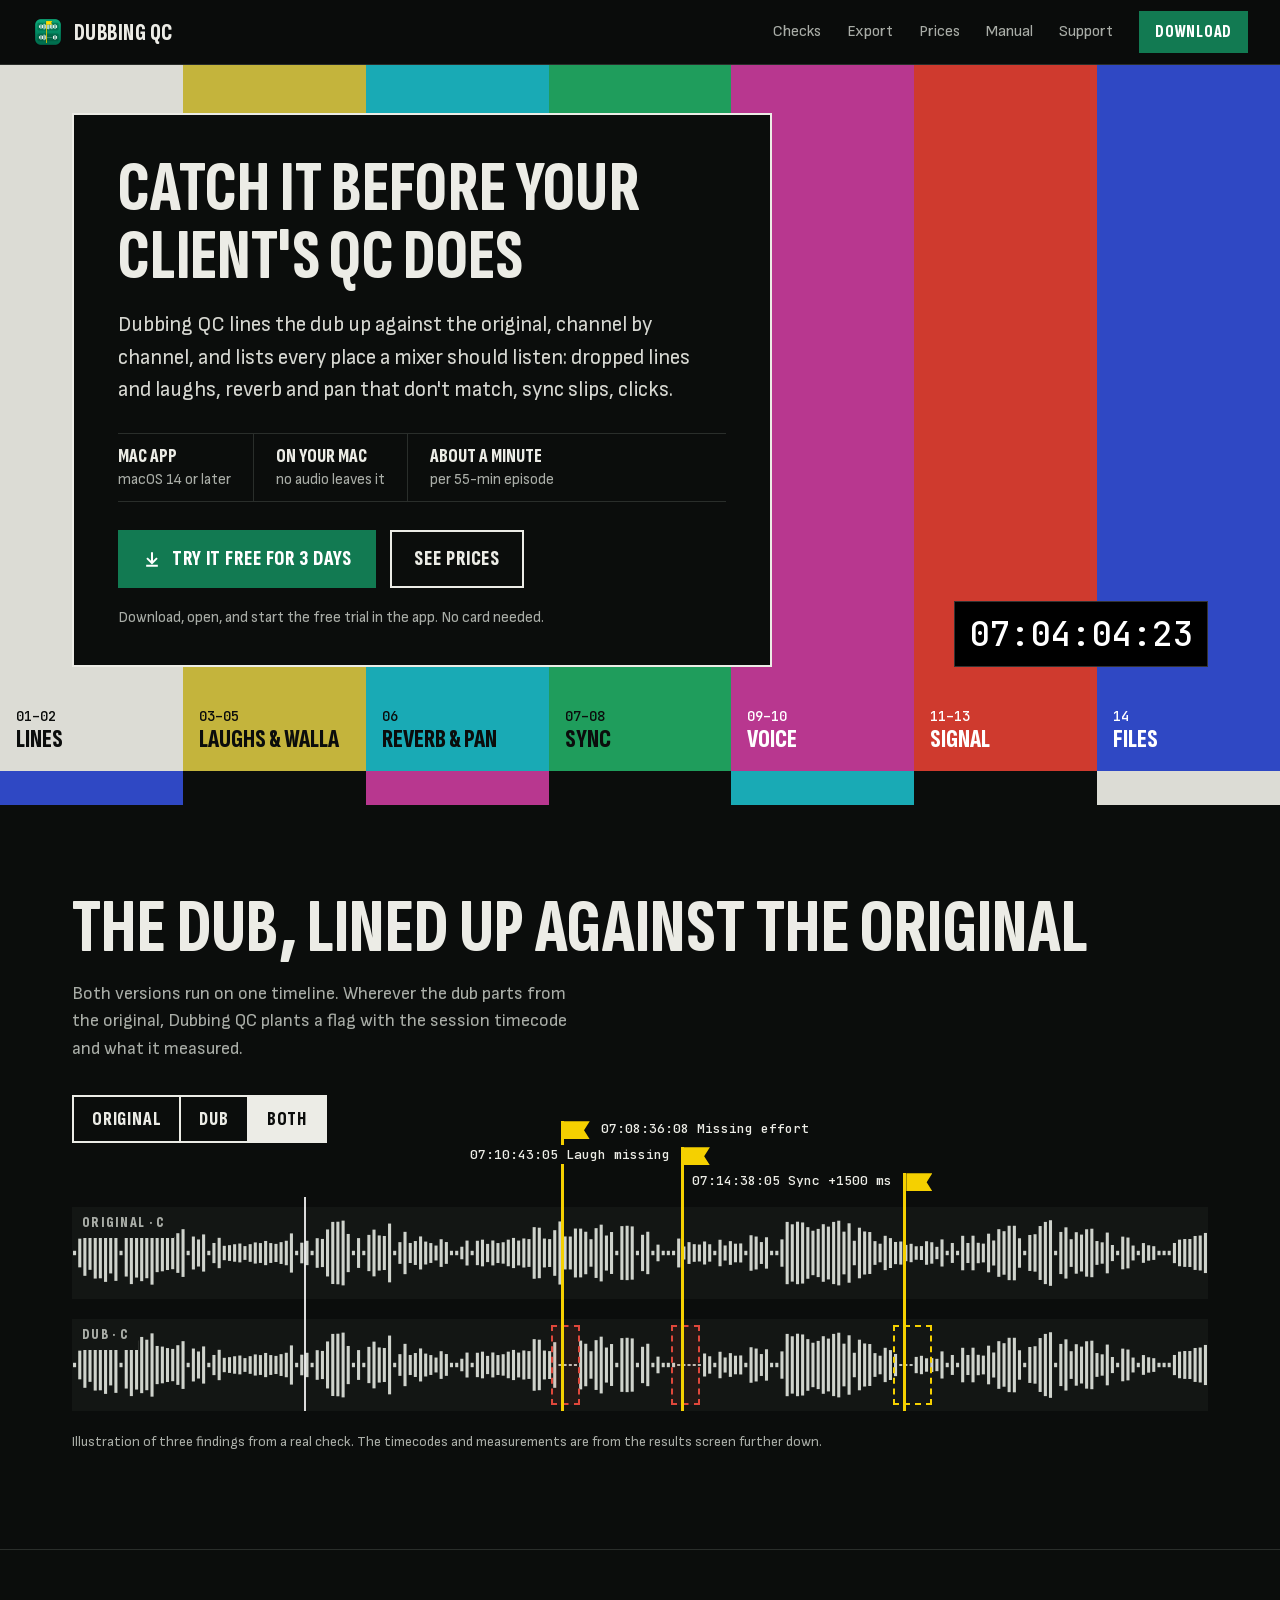
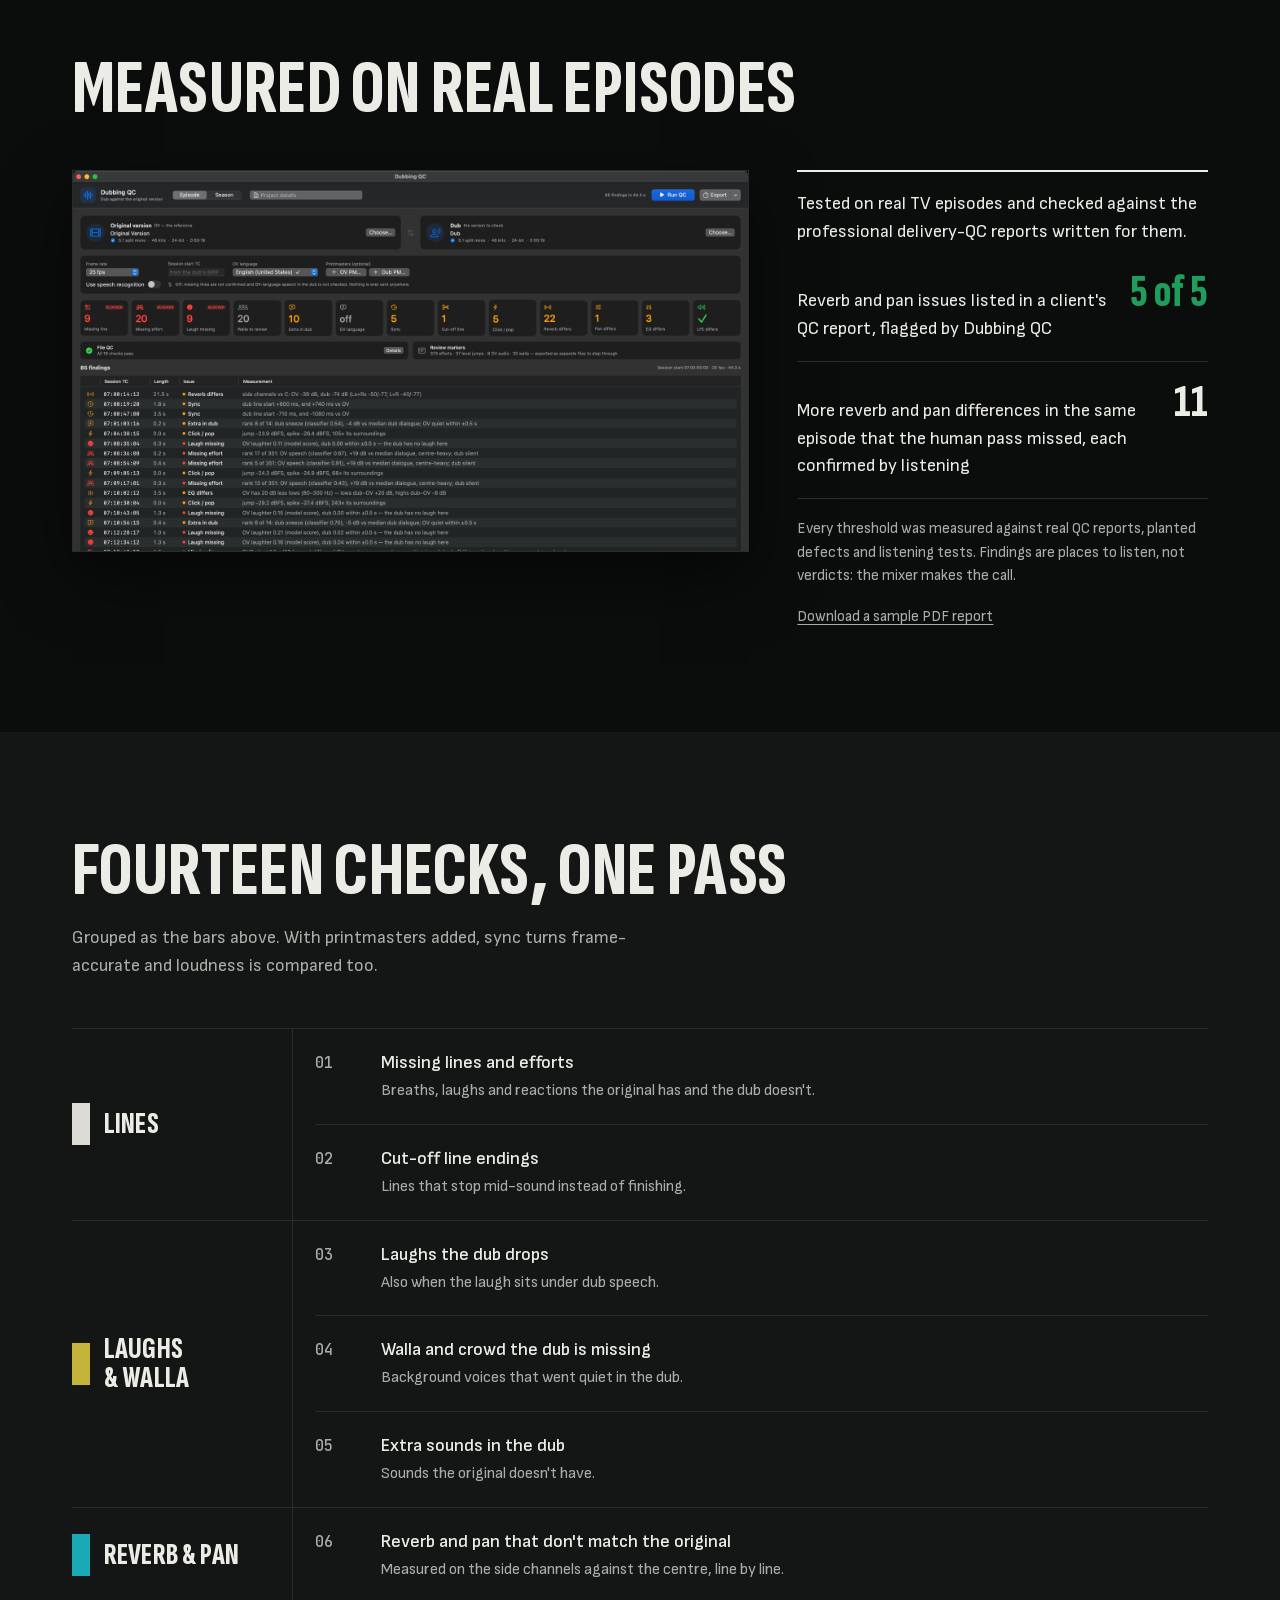
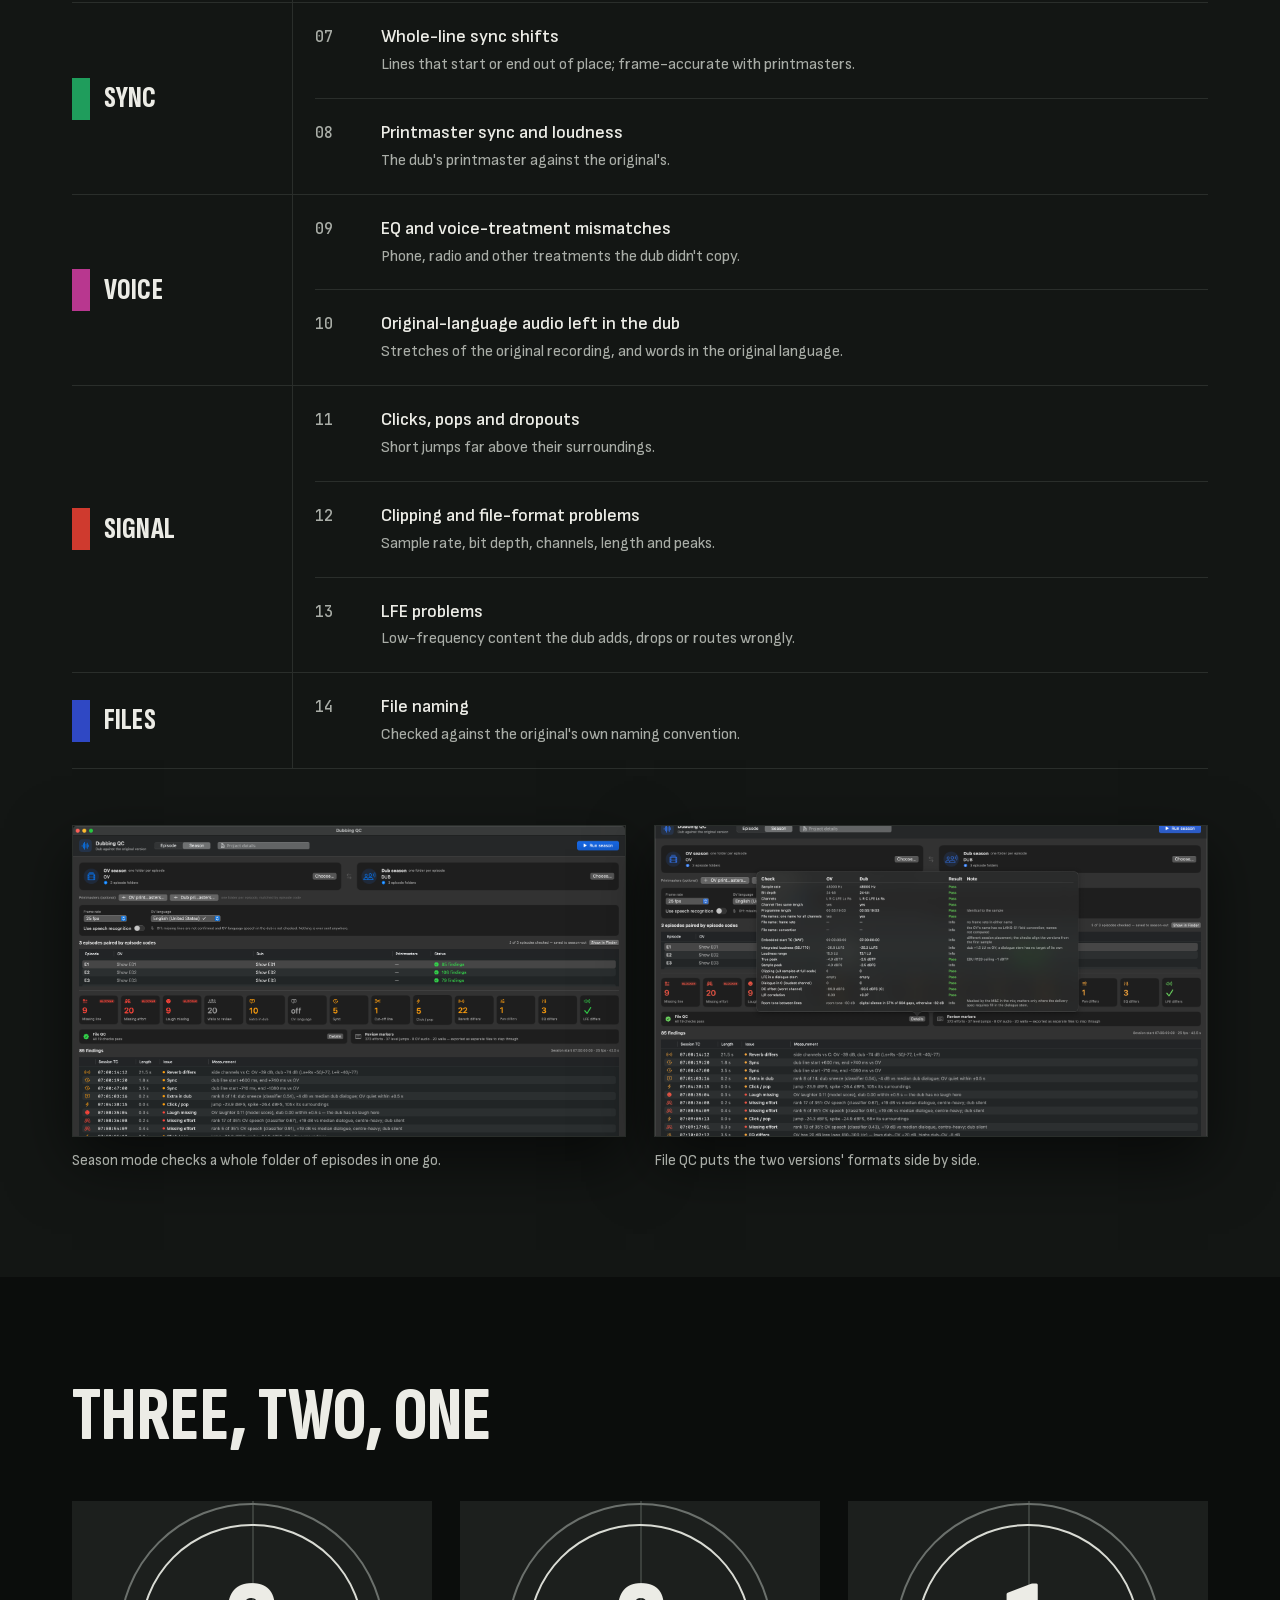
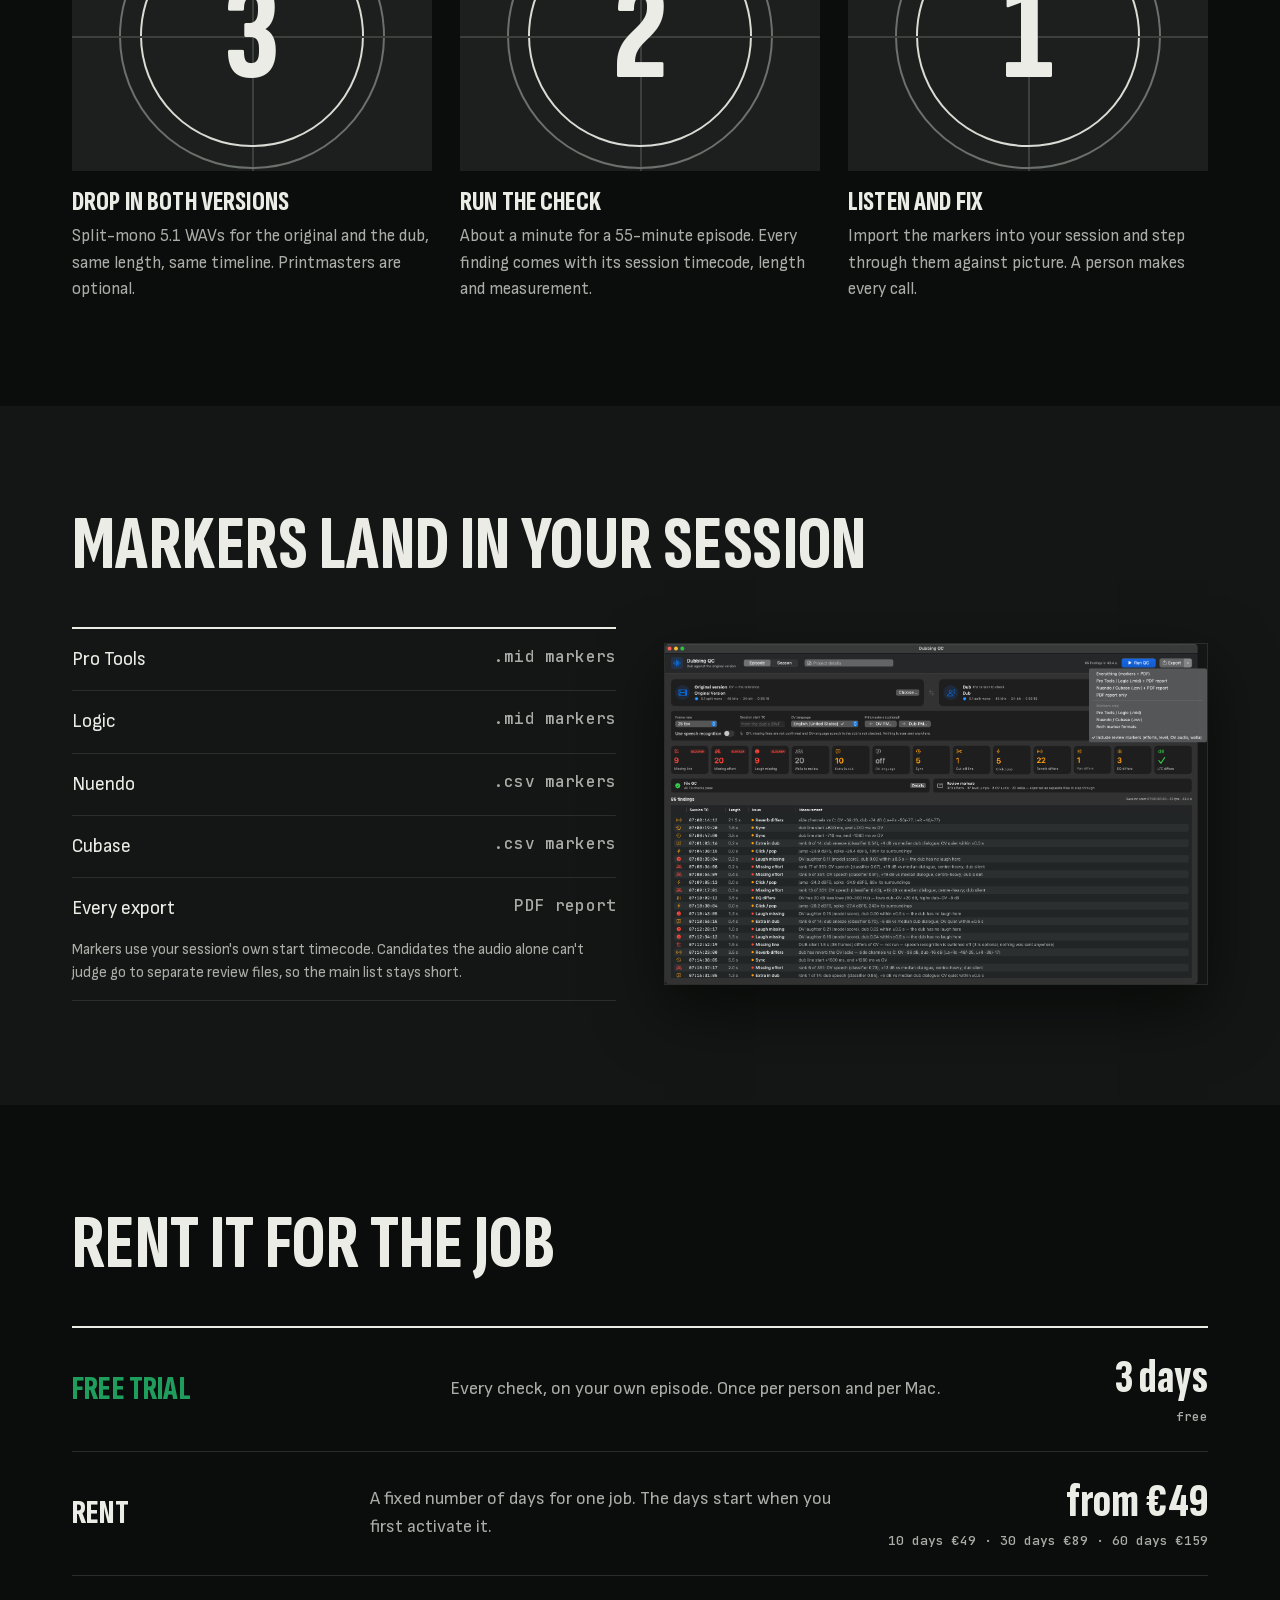
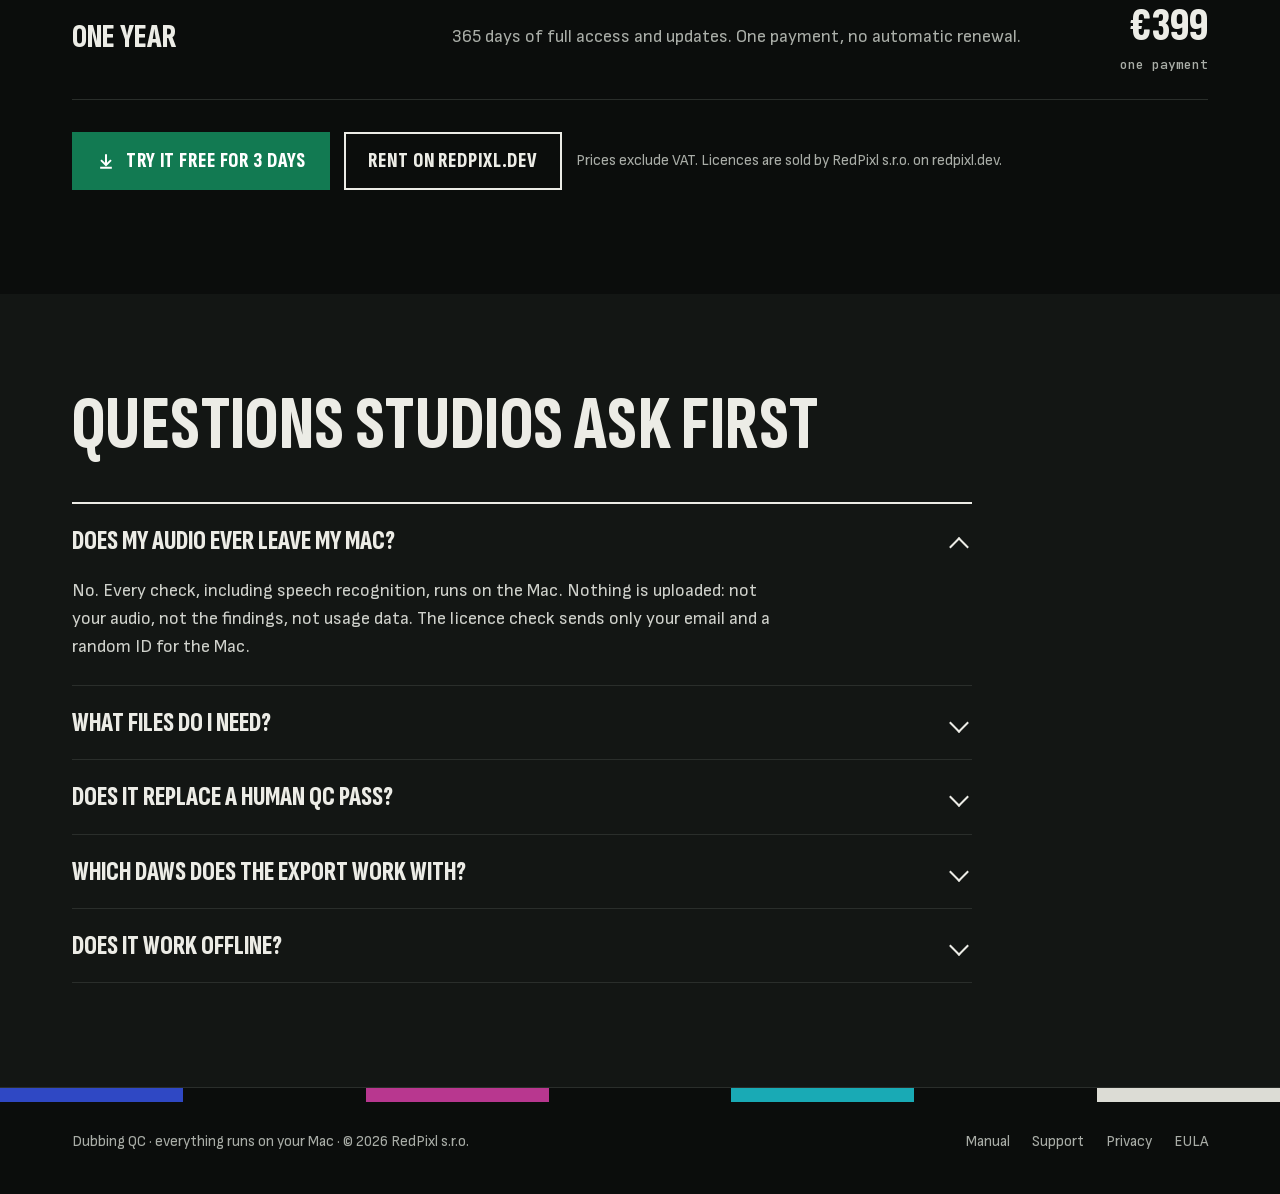
==== commit b52224b7: "Proof copy: tested on several real episodes; the 5-of-5 and 11 figures named as one client report's " ====
--- a/index.html
+++ b/index.html
@@ -93,15 +93,15 @@
 
   <section class="proof" aria-labelledby="proof-title">
     <div class="wrap">
-      <h2 id="proof-title">Measured on a real episode</h2>
+      <h2 id="proof-title">Measured on real episodes</h2>
       <div class="proof-grid">
         <a class="shot crop" href="shot-results.png" data-caption="A full check of a 55-minute episode: every finding with session timecode, length and what was measured.">
           <img src="shot-results.png" alt="Dubbing QC results: check tiles with Blocker flags and a findings table with session timecodes and measurements." width="3316" height="2114" loading="lazy">
         </a>
         <div class="ledger">
-          <p style="margin:18px 0 6px">Tested on a real 55-minute TV episode that also went through a professional delivery-QC pass.</p>
-          <div class="ledger-row"><span>Reverb and pan issues in the client's QC report, flagged by Dubbing QC</span><b class="ok">5 of 5</b></div>
-          <div class="ledger-row"><span>More reverb and pan differences the human pass missed, each confirmed by listening</span><b class="extra">11</b></div>
+          <p style="margin:18px 0 6px">Tested on real TV episodes and checked against the professional delivery-QC reports written for them.</p>
+          <div class="ledger-row"><span>Reverb and pan issues listed in a client's QC report, flagged by Dubbing QC</span><b class="ok">5 of 5</b></div>
+          <div class="ledger-row"><span>More reverb and pan differences in the same episode that the human pass missed, each confirmed by listening</span><b class="extra">11</b></div>
           <p class="small">Every threshold was measured against real QC reports, planted defects and listening tests. Findings are places to listen, not verdicts: the mixer makes the call.</p>
           <p class="small"><a href="Dubbing-QC-Sample-Report.pdf">Download a sample PDF report</a></p>
         </div>
@@ -205,7 +205,7 @@
         <details><summary>What files do I need?</summary>
           <p>Split-mono 5.1 WAVs for the original and the dub, same length and timeline. Printmasters are optional and add frame-accurate sync and loudness checks.</p></details>
         <details><summary>Does it replace a human QC pass?</summary>
-          <p>No. It's a first pass that never gets tired. On a real episode it flagged every reverb and pan issue in the client's QC report and found eleven more the human pass missed. A person still makes the final call on everything it lists.</p></details>
+          <p>No. It's a first pass that never gets tired. Checked against a client's QC report, it flagged every reverb and pan issue listed and found eleven more the human pass had missed. A person still makes the final call on everything it lists.</p></details>
         <details><summary>Which DAWs does the export work with?</summary>
           <p>Pro Tools and Logic get MIDI marker files; Nuendo and Cubase get CSV. A PDF report comes with every export.</p></details>
         <details><summary>Does it work offline?</summary>
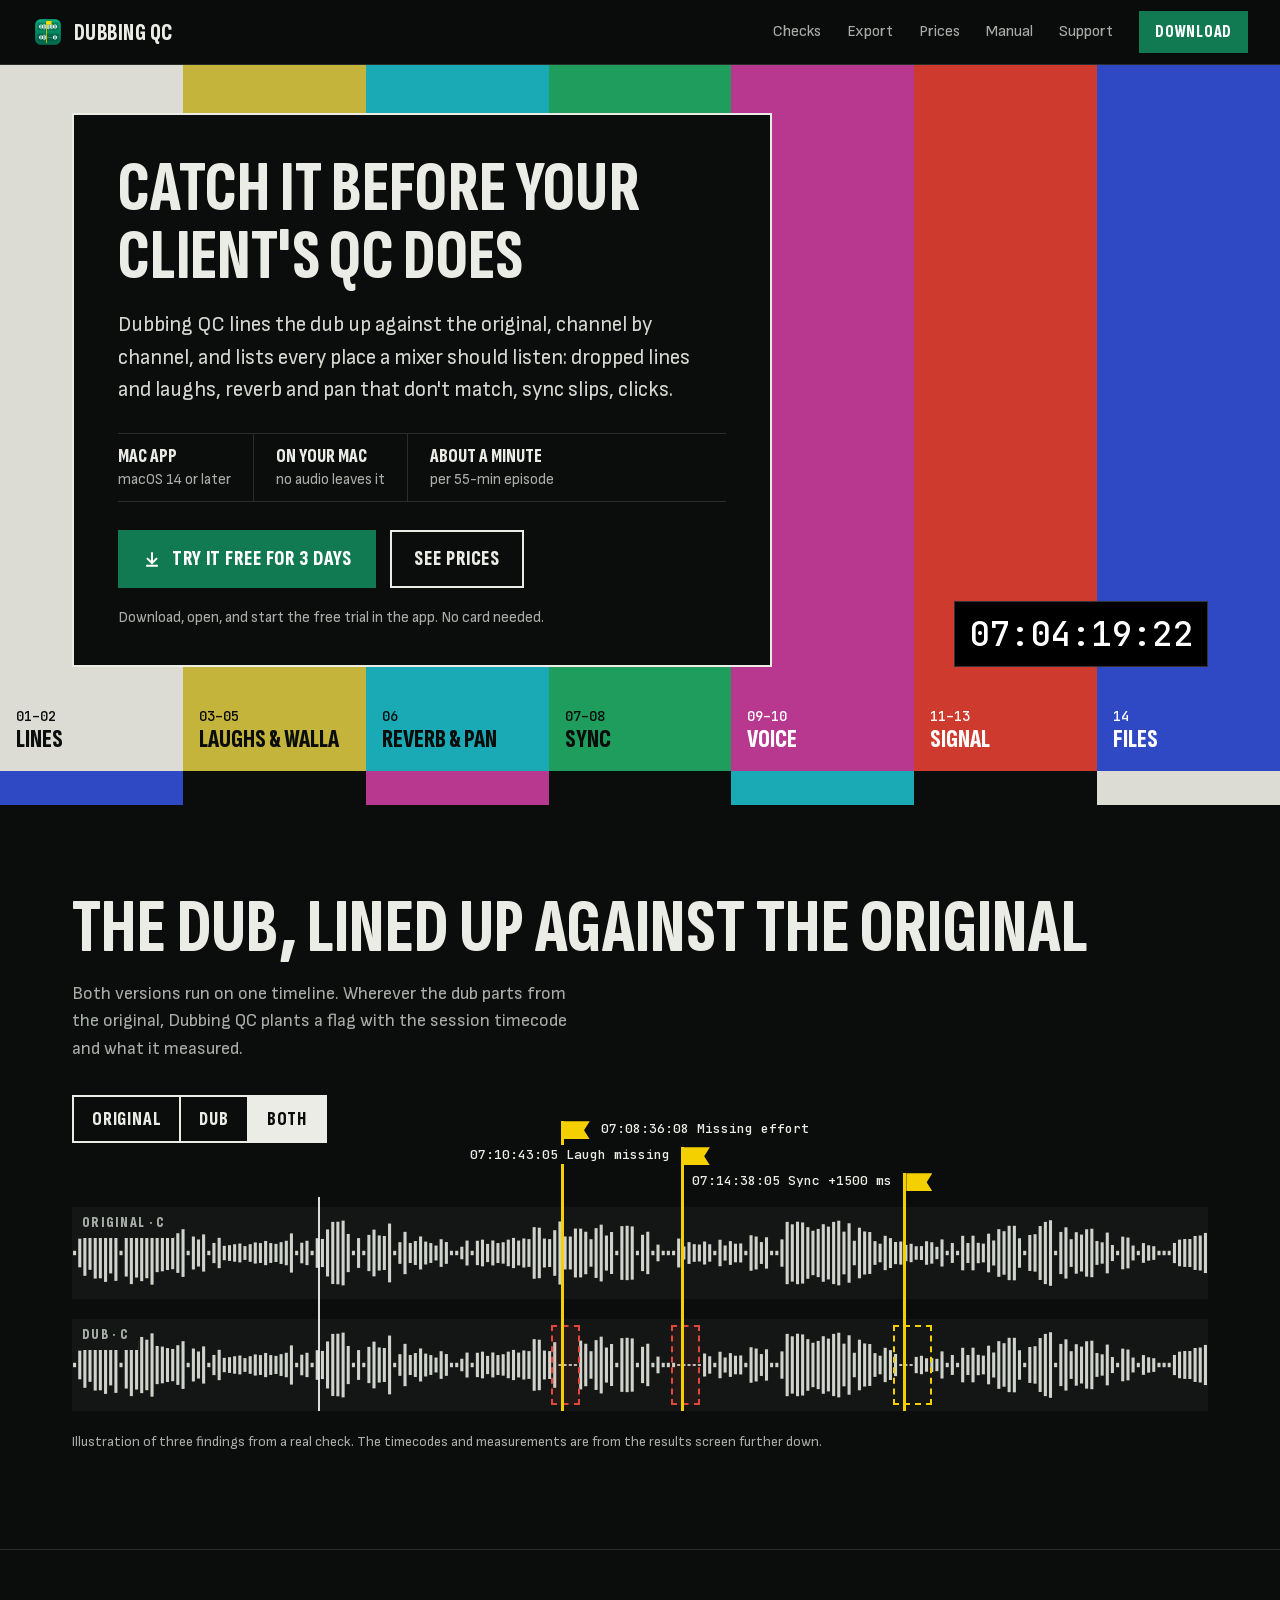
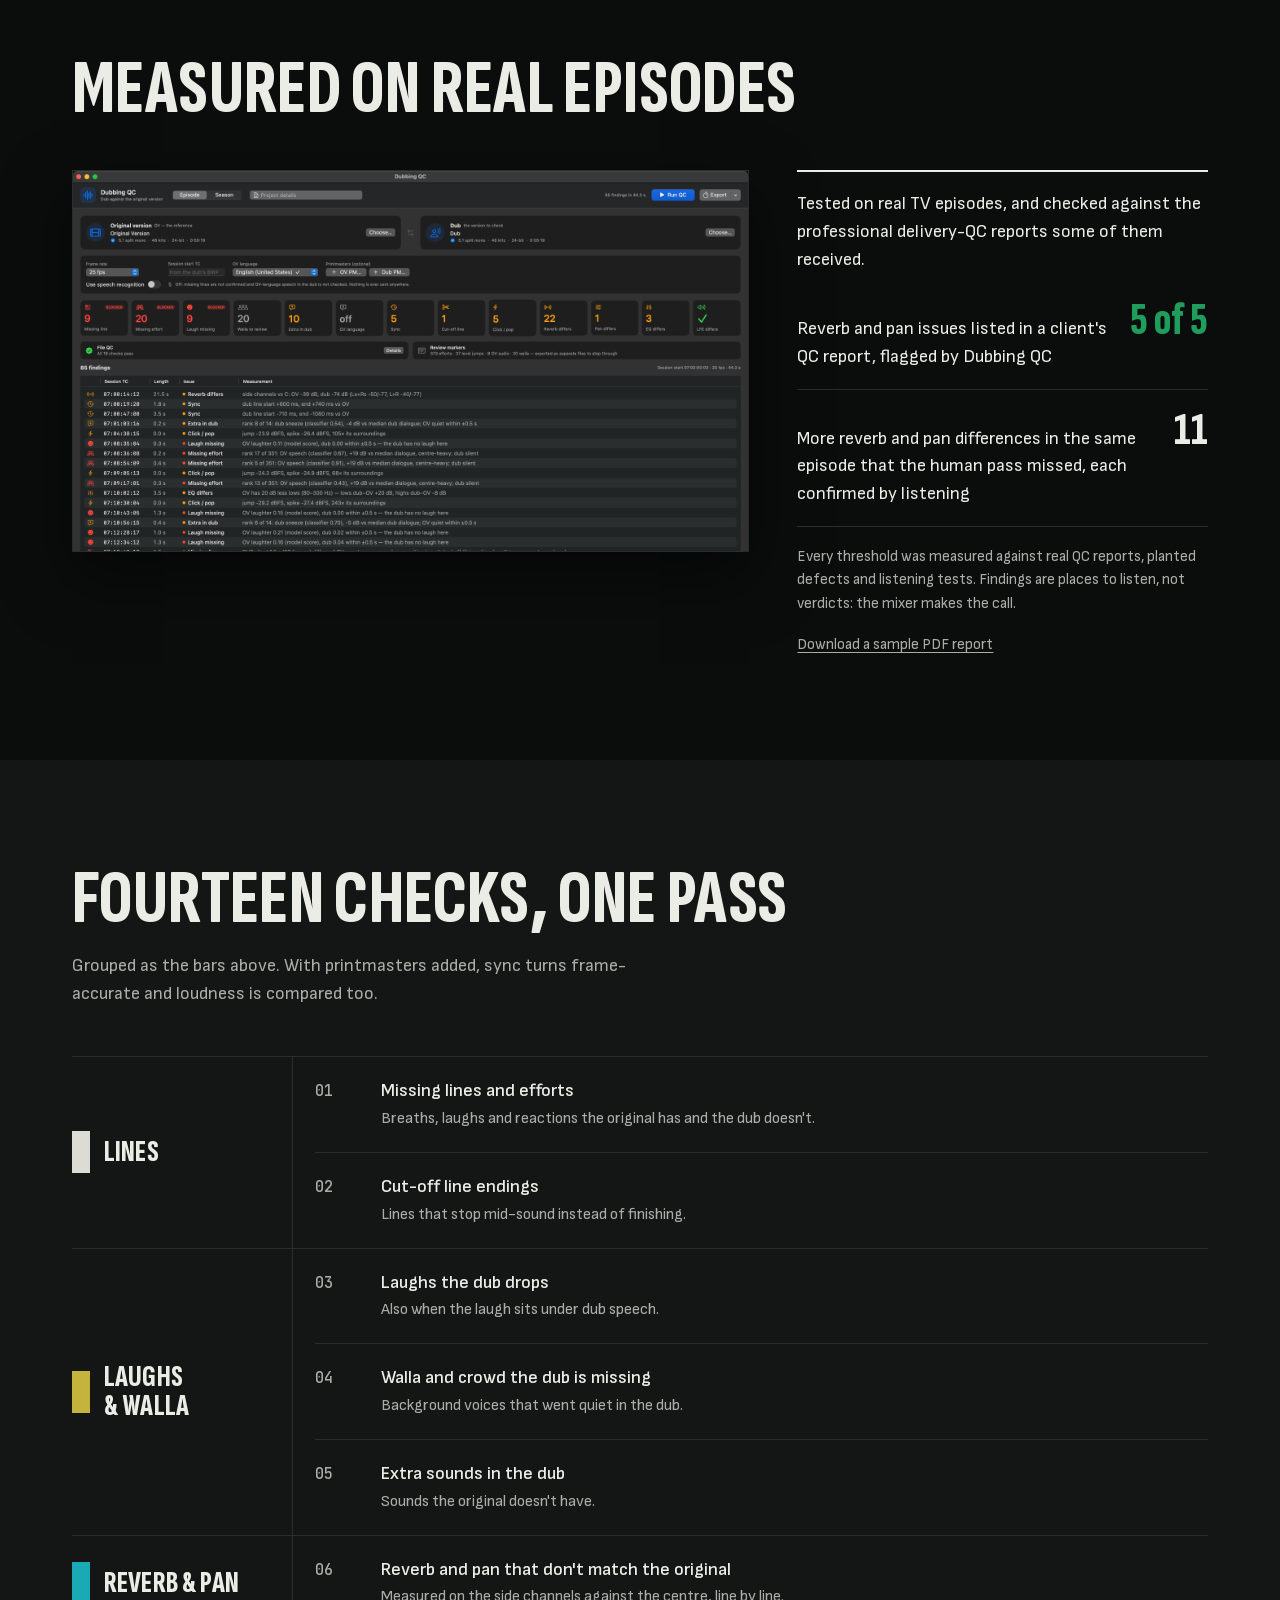
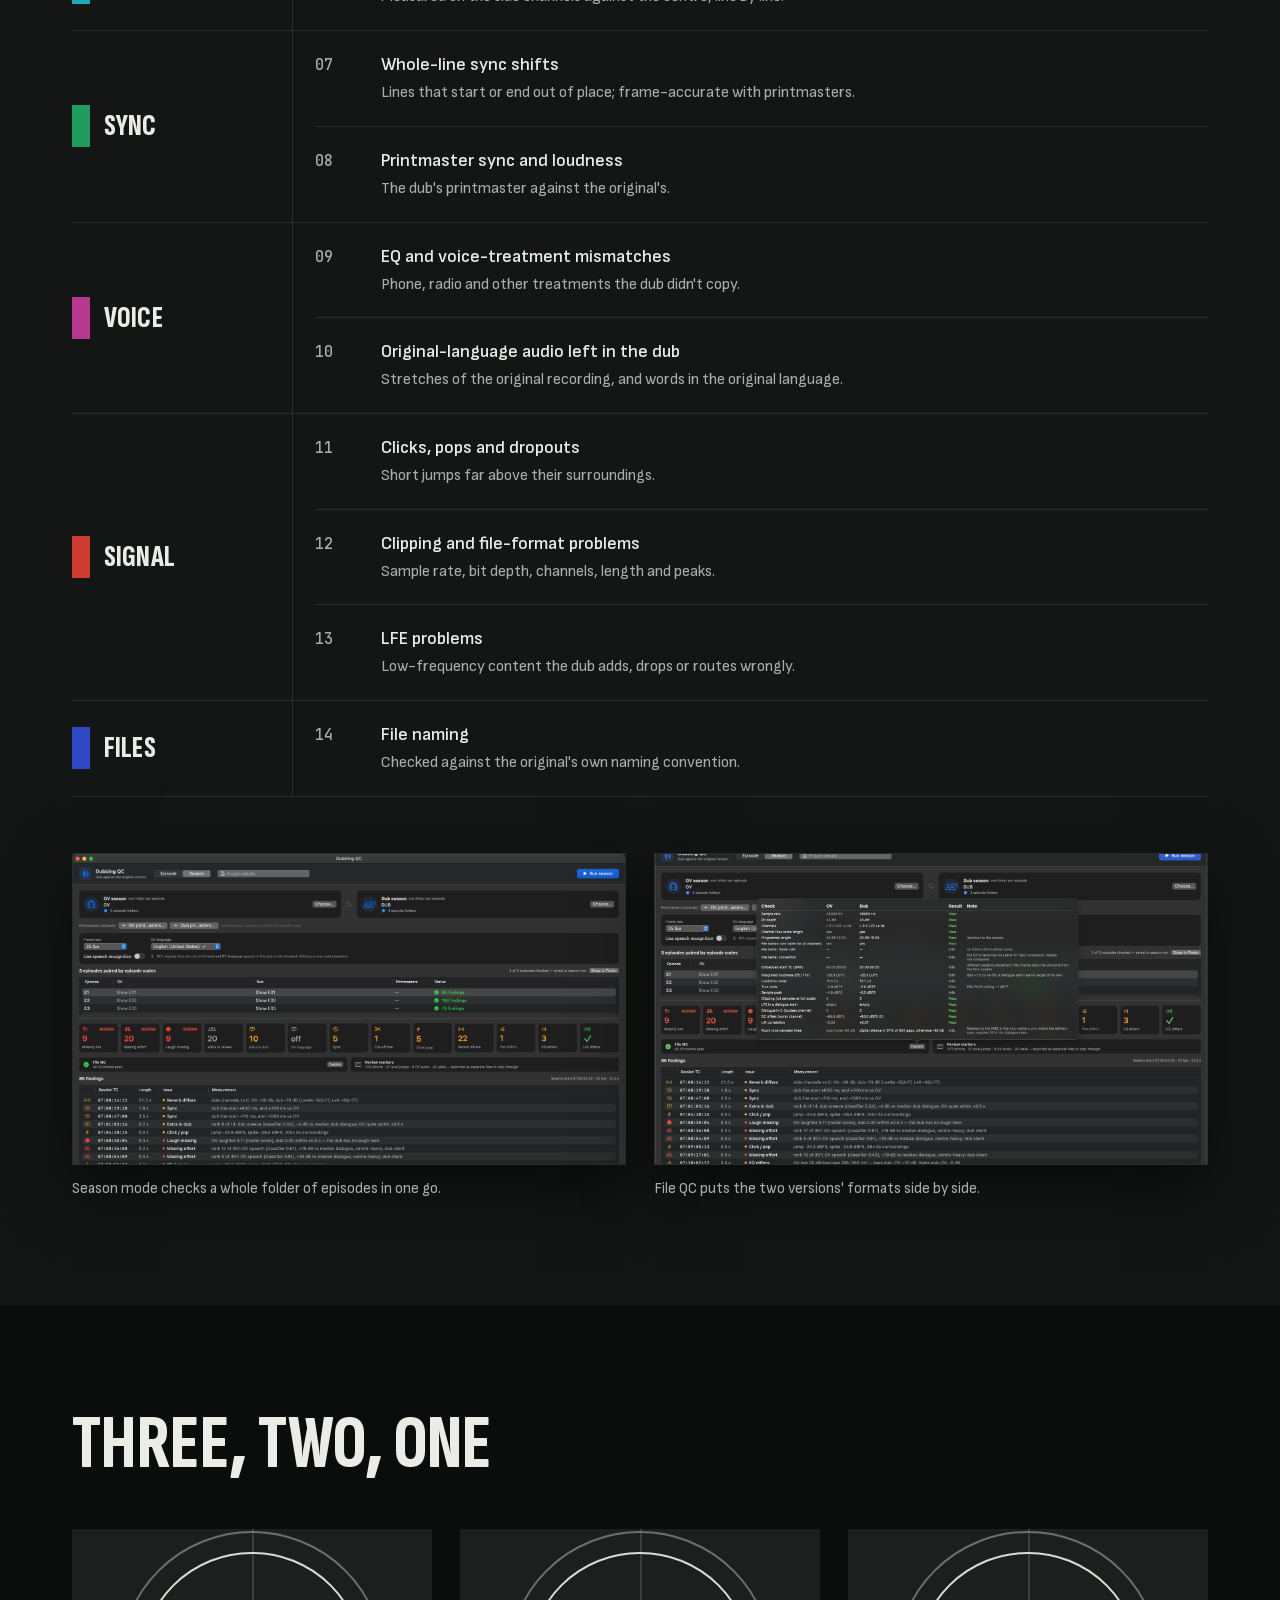
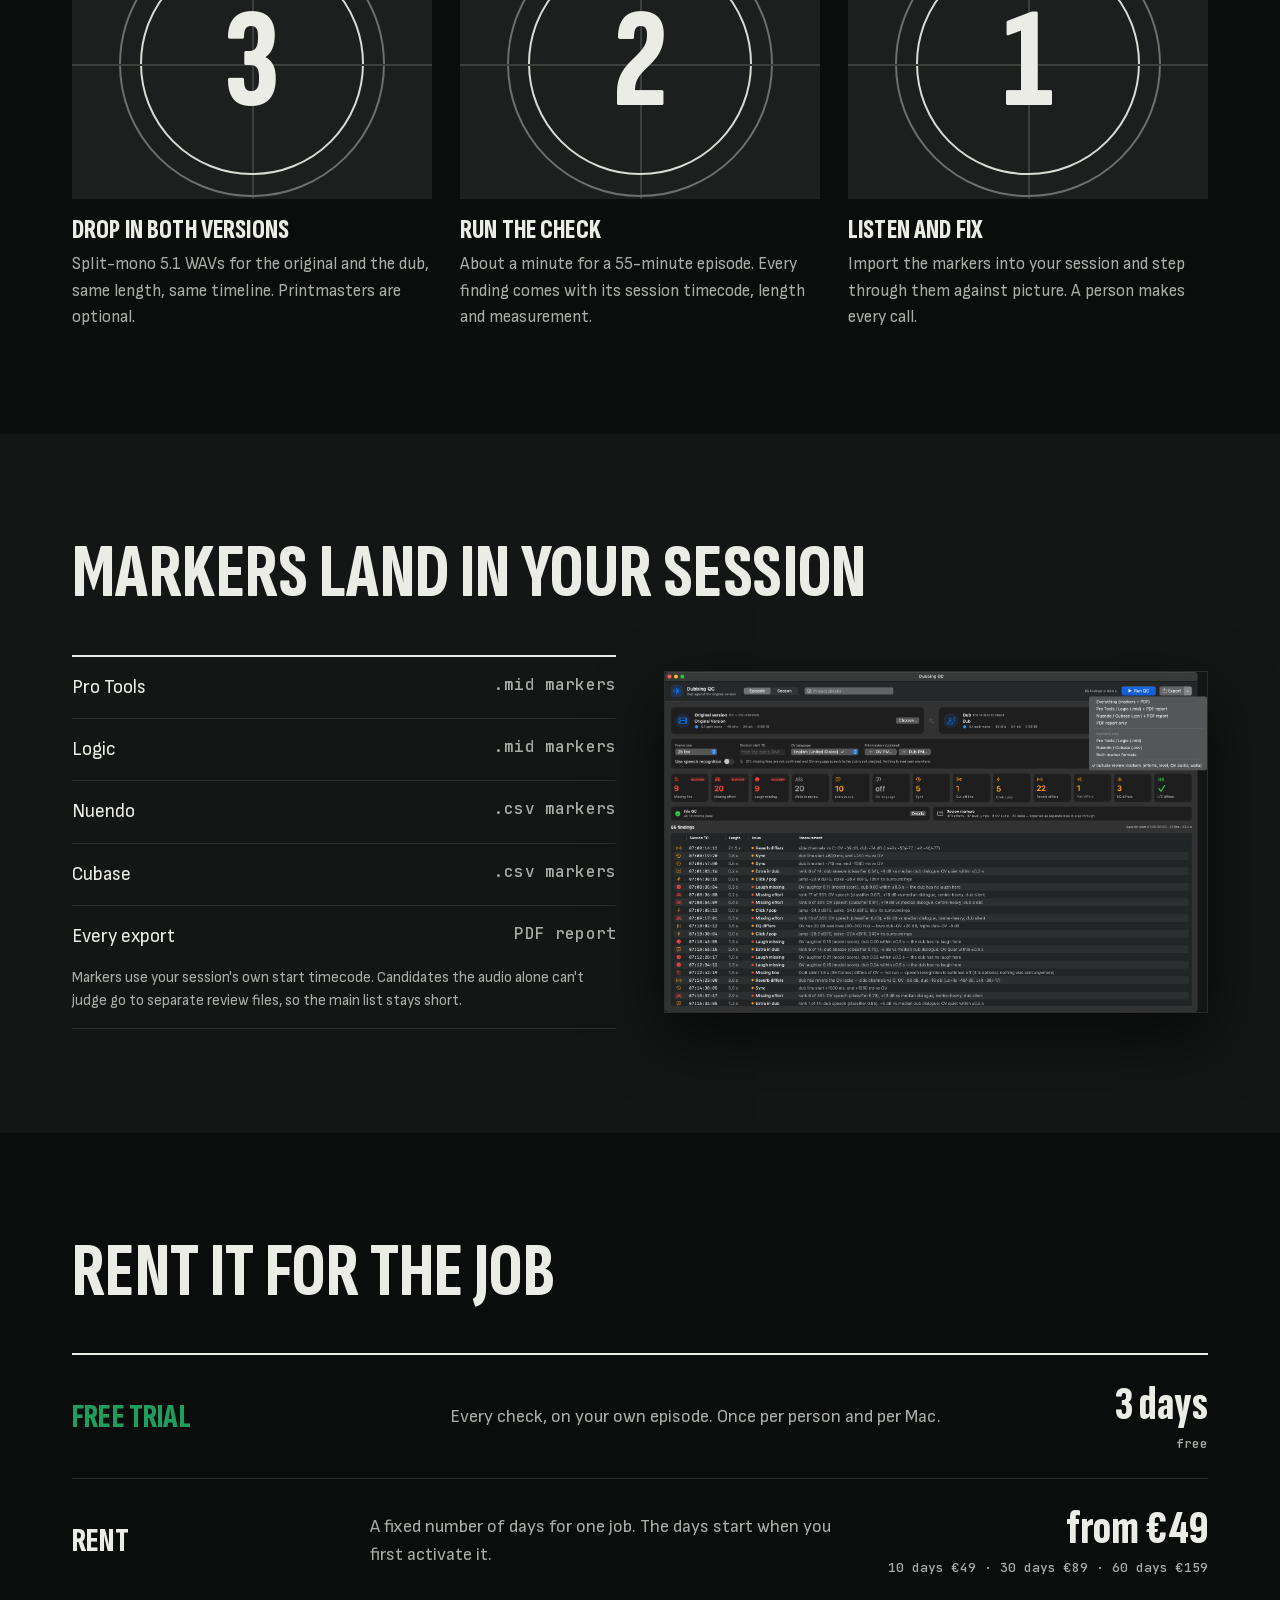
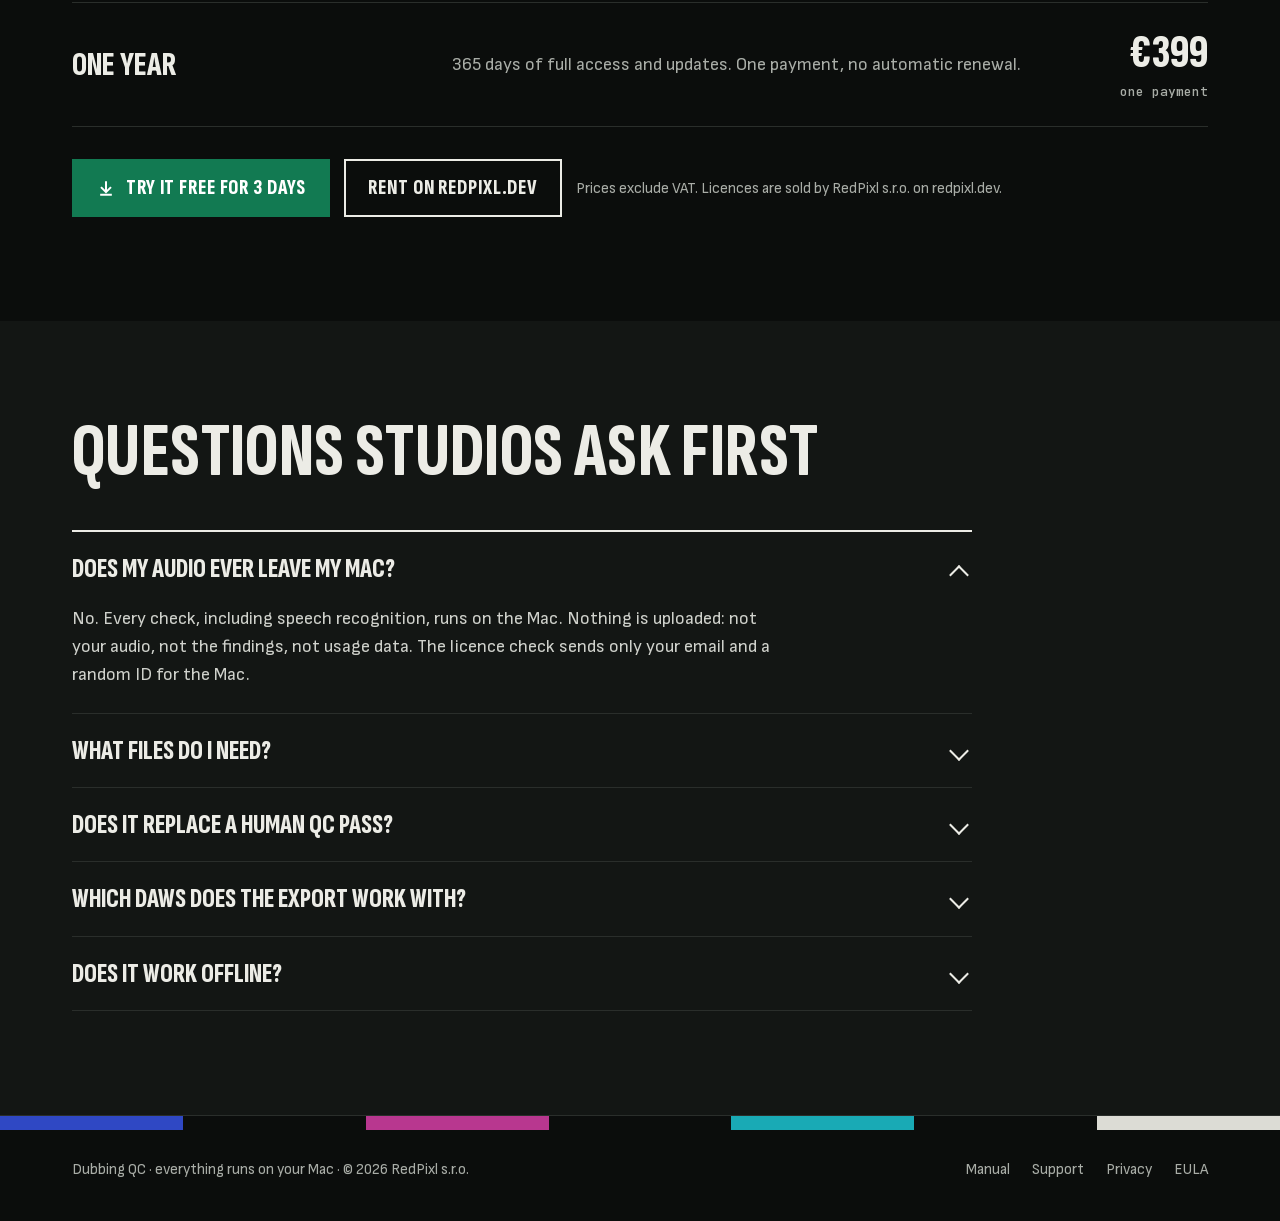
==== commit 943639b2: "Proof copy: not every tested episode had a QC report Co-Authored-By: Claude Opus 5.5 <noreply@anthro" ====
--- a/index.html
+++ b/index.html
@@ -99,7 +99,7 @@
           <img src="shot-results.png" alt="Dubbing QC results: check tiles with Blocker flags and a findings table with session timecodes and measurements." width="3316" height="2114" loading="lazy">
         </a>
         <div class="ledger">
-          <p style="margin:18px 0 6px">Tested on real TV episodes and checked against the professional delivery-QC reports written for them.</p>
+          <p style="margin:18px 0 6px">Tested on real TV episodes, and checked against the professional delivery-QC reports some of them received.</p>
           <div class="ledger-row"><span>Reverb and pan issues listed in a client's QC report, flagged by Dubbing QC</span><b class="ok">5 of 5</b></div>
           <div class="ledger-row"><span>More reverb and pan differences in the same episode that the human pass missed, each confirmed by listening</span><b class="extra">11</b></div>
           <p class="small">Every threshold was measured against real QC reports, planted defects and listening tests. Findings are places to listen, not verdicts: the mixer makes the call.</p>
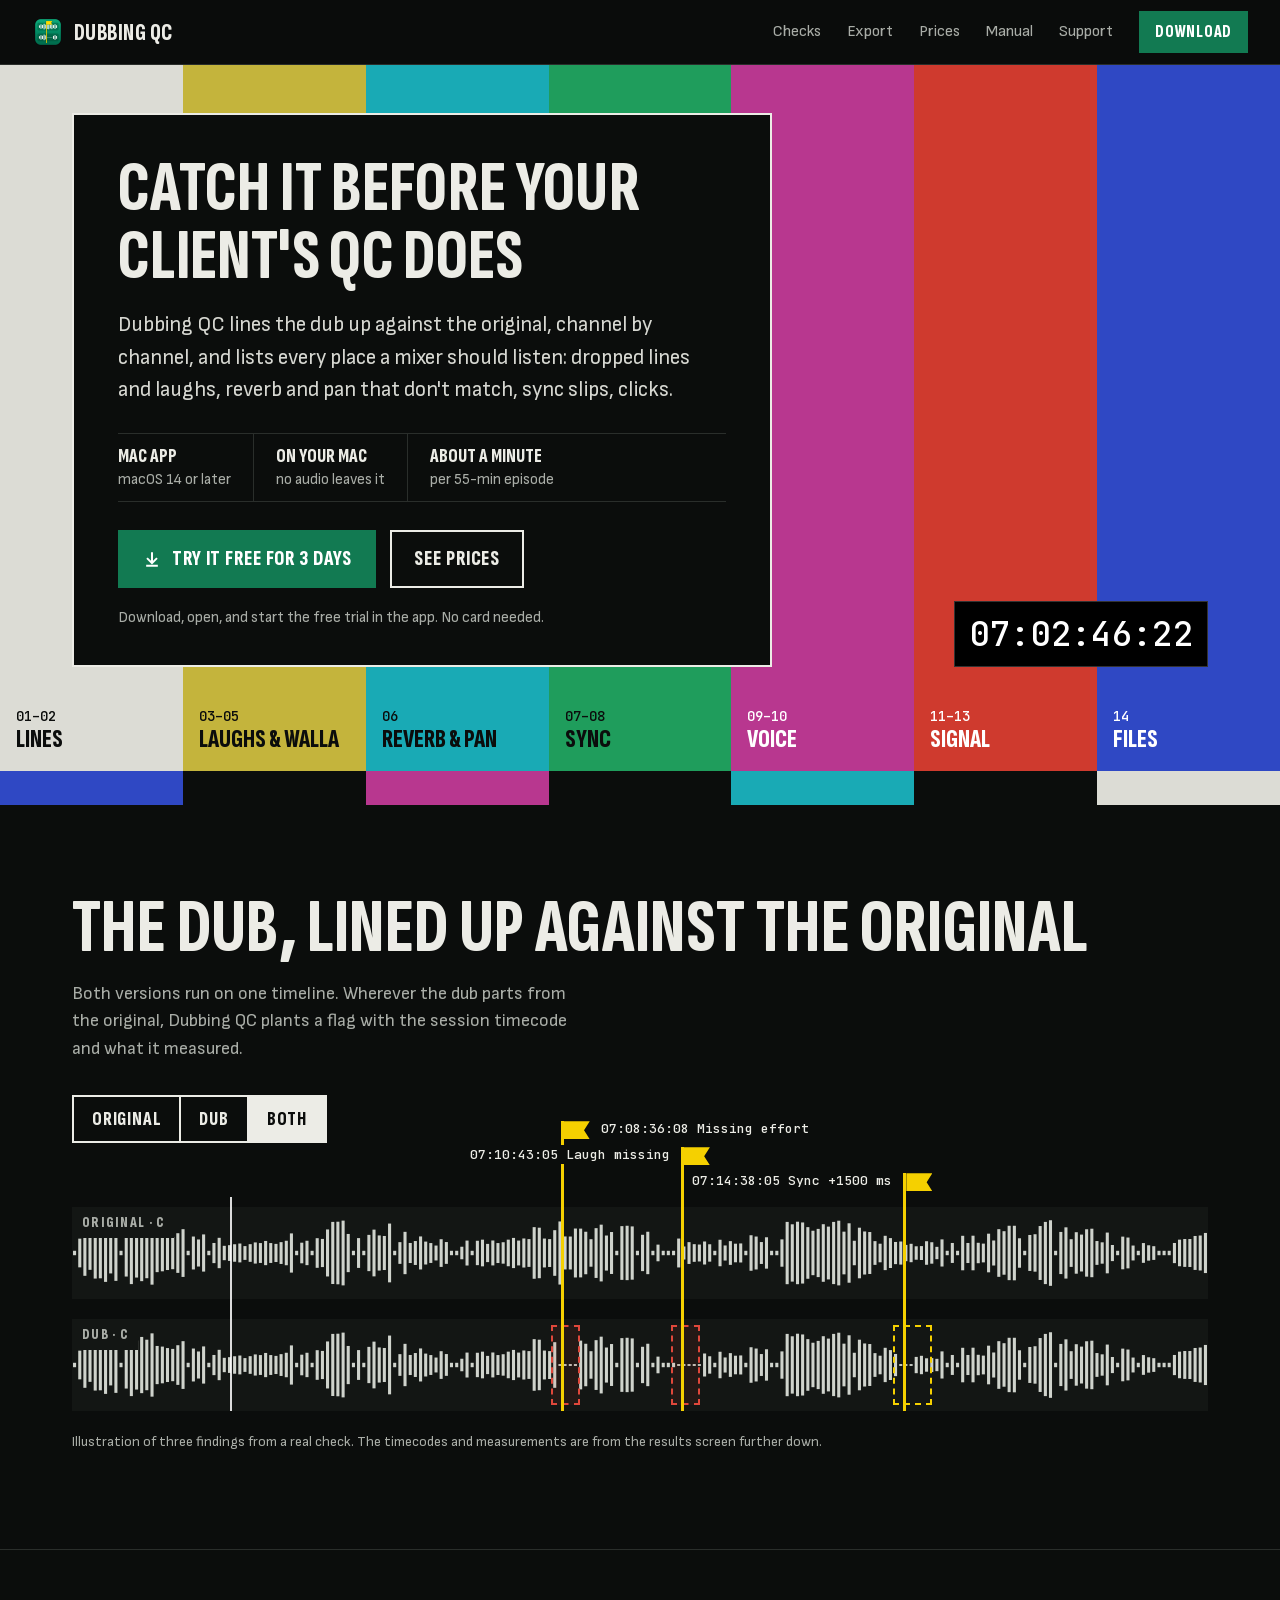
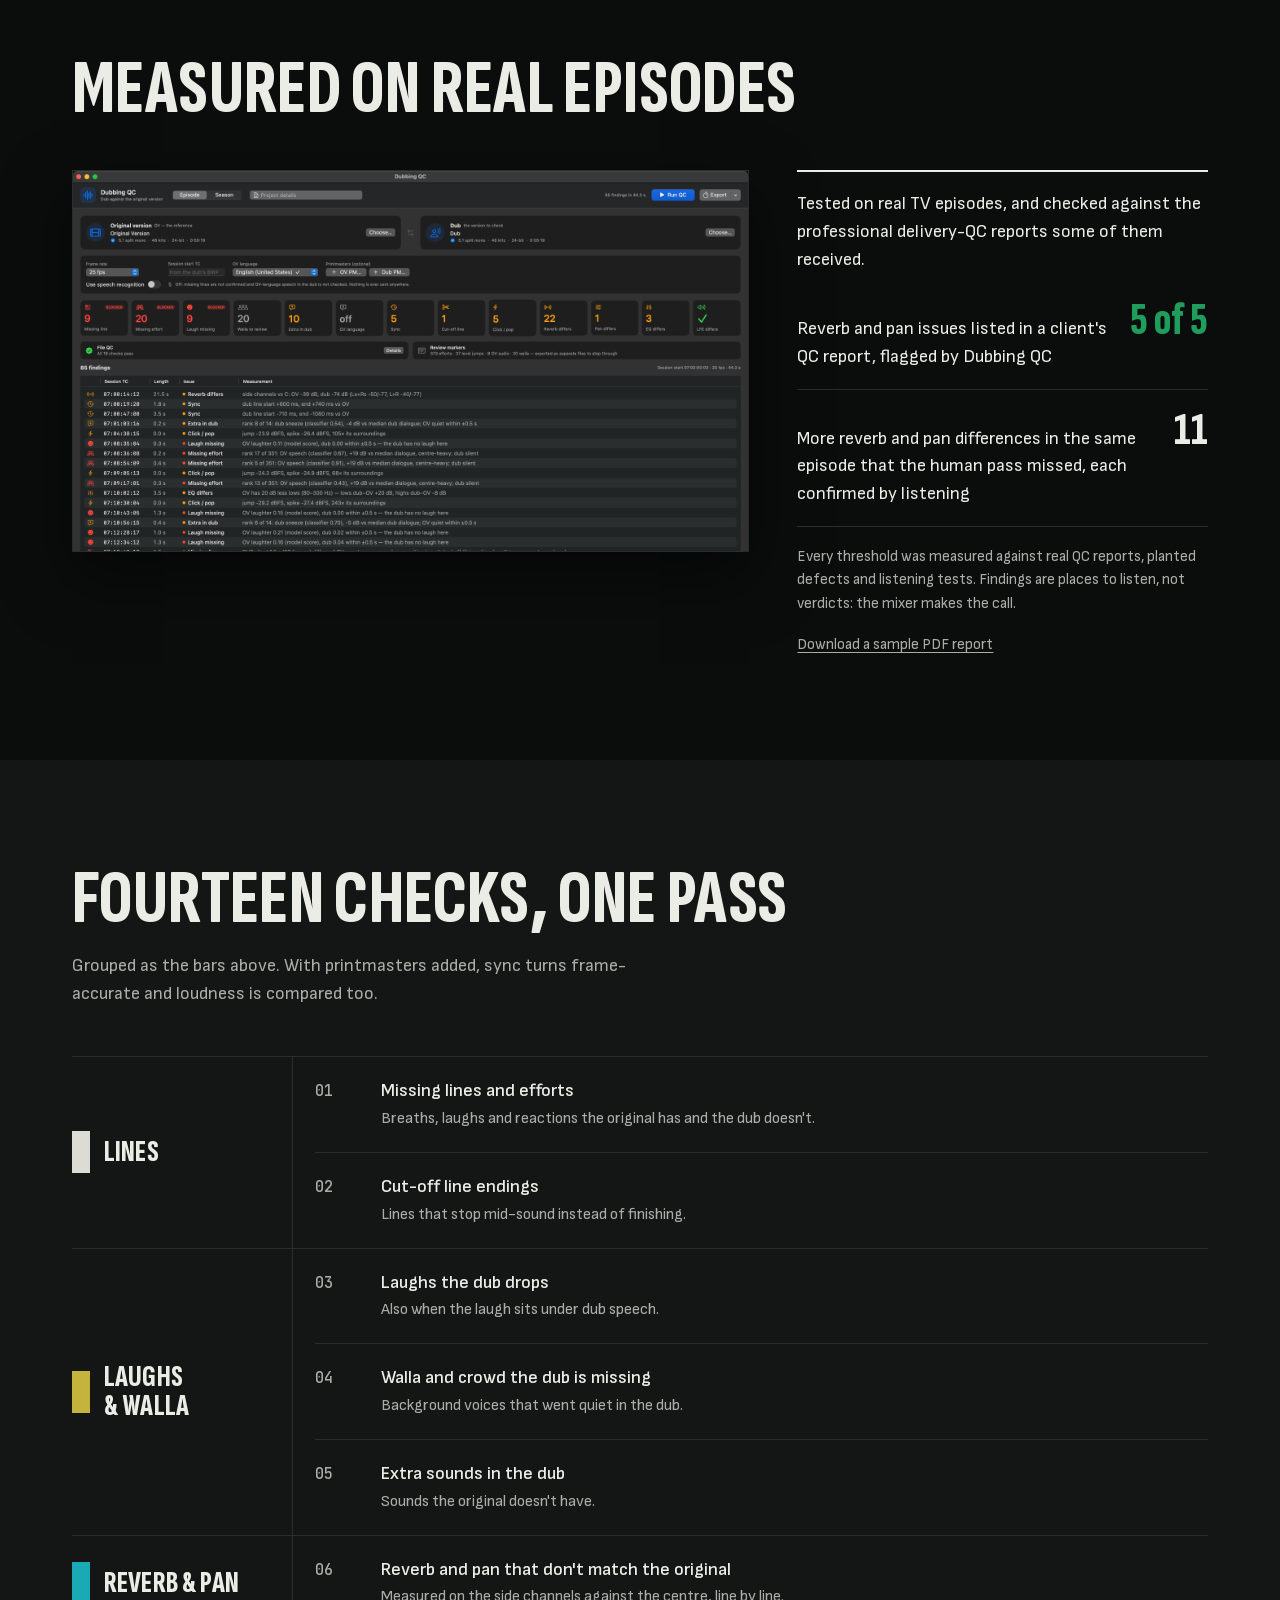
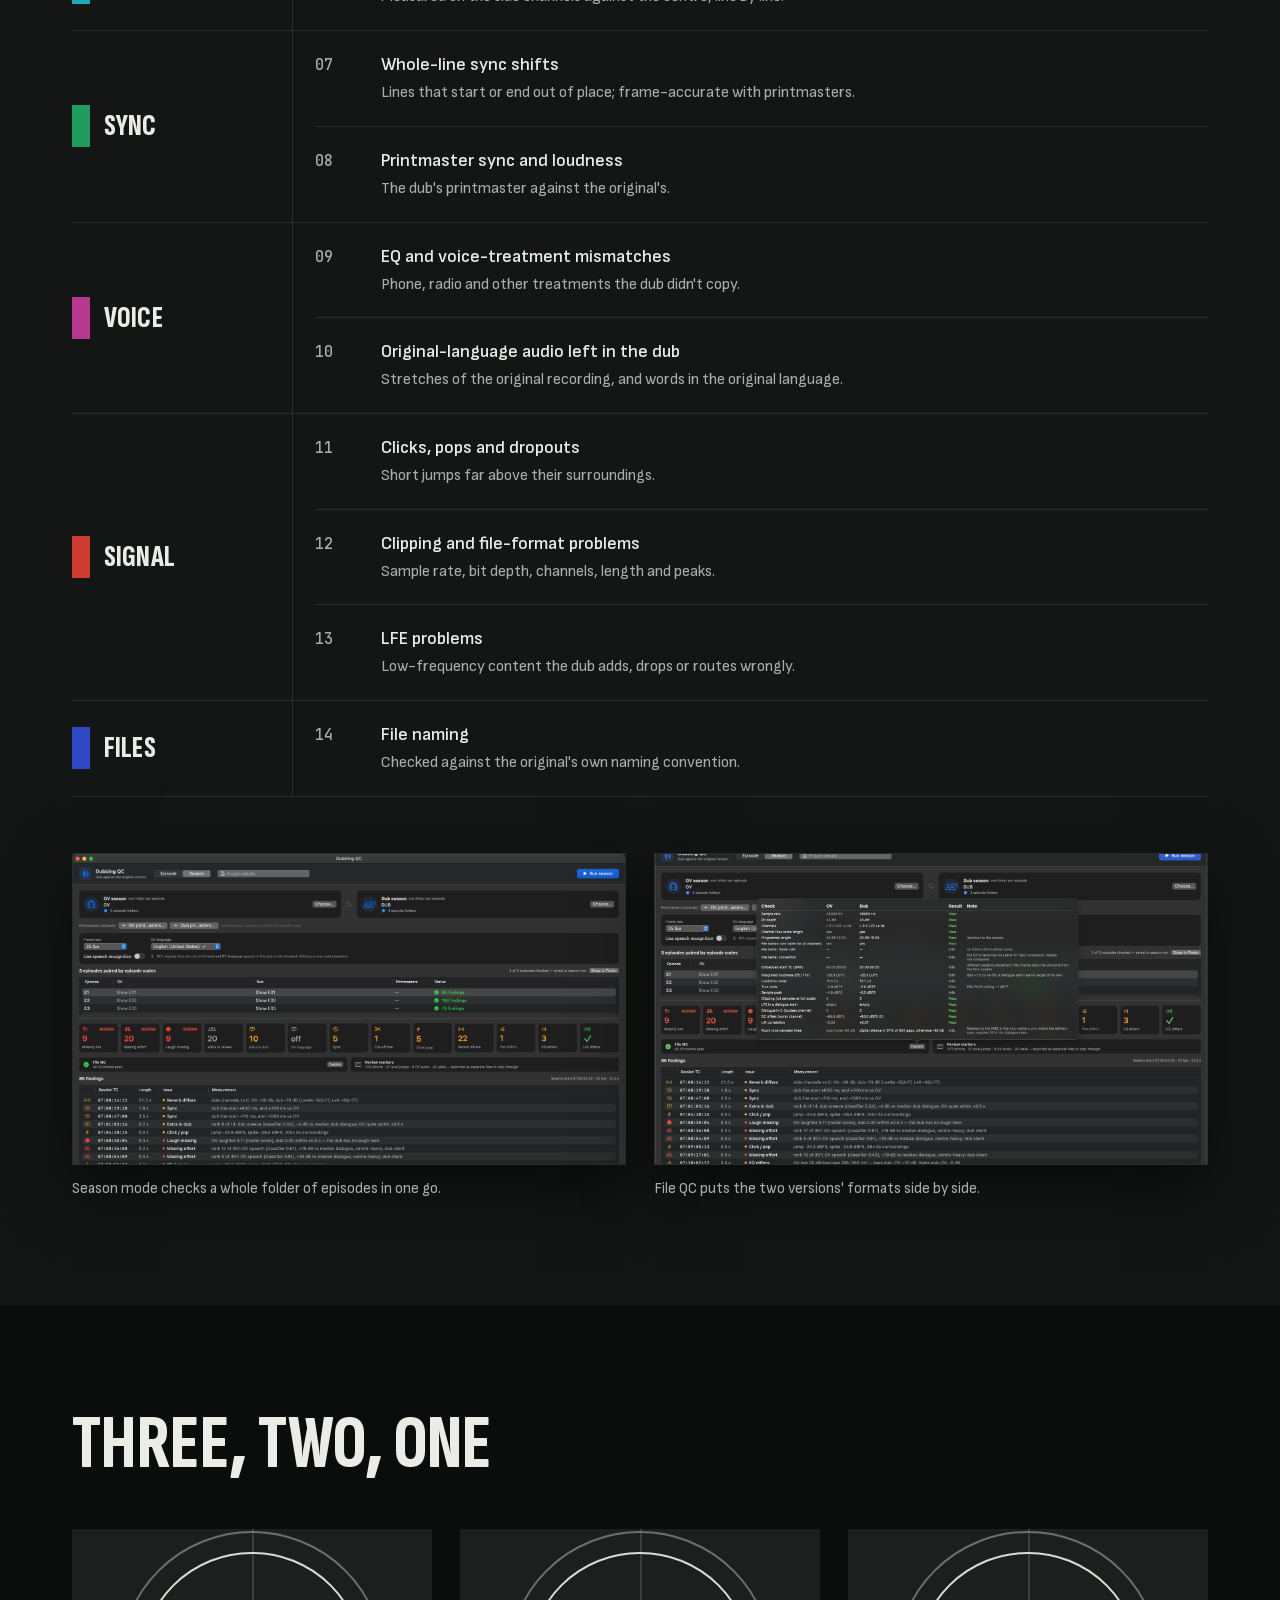
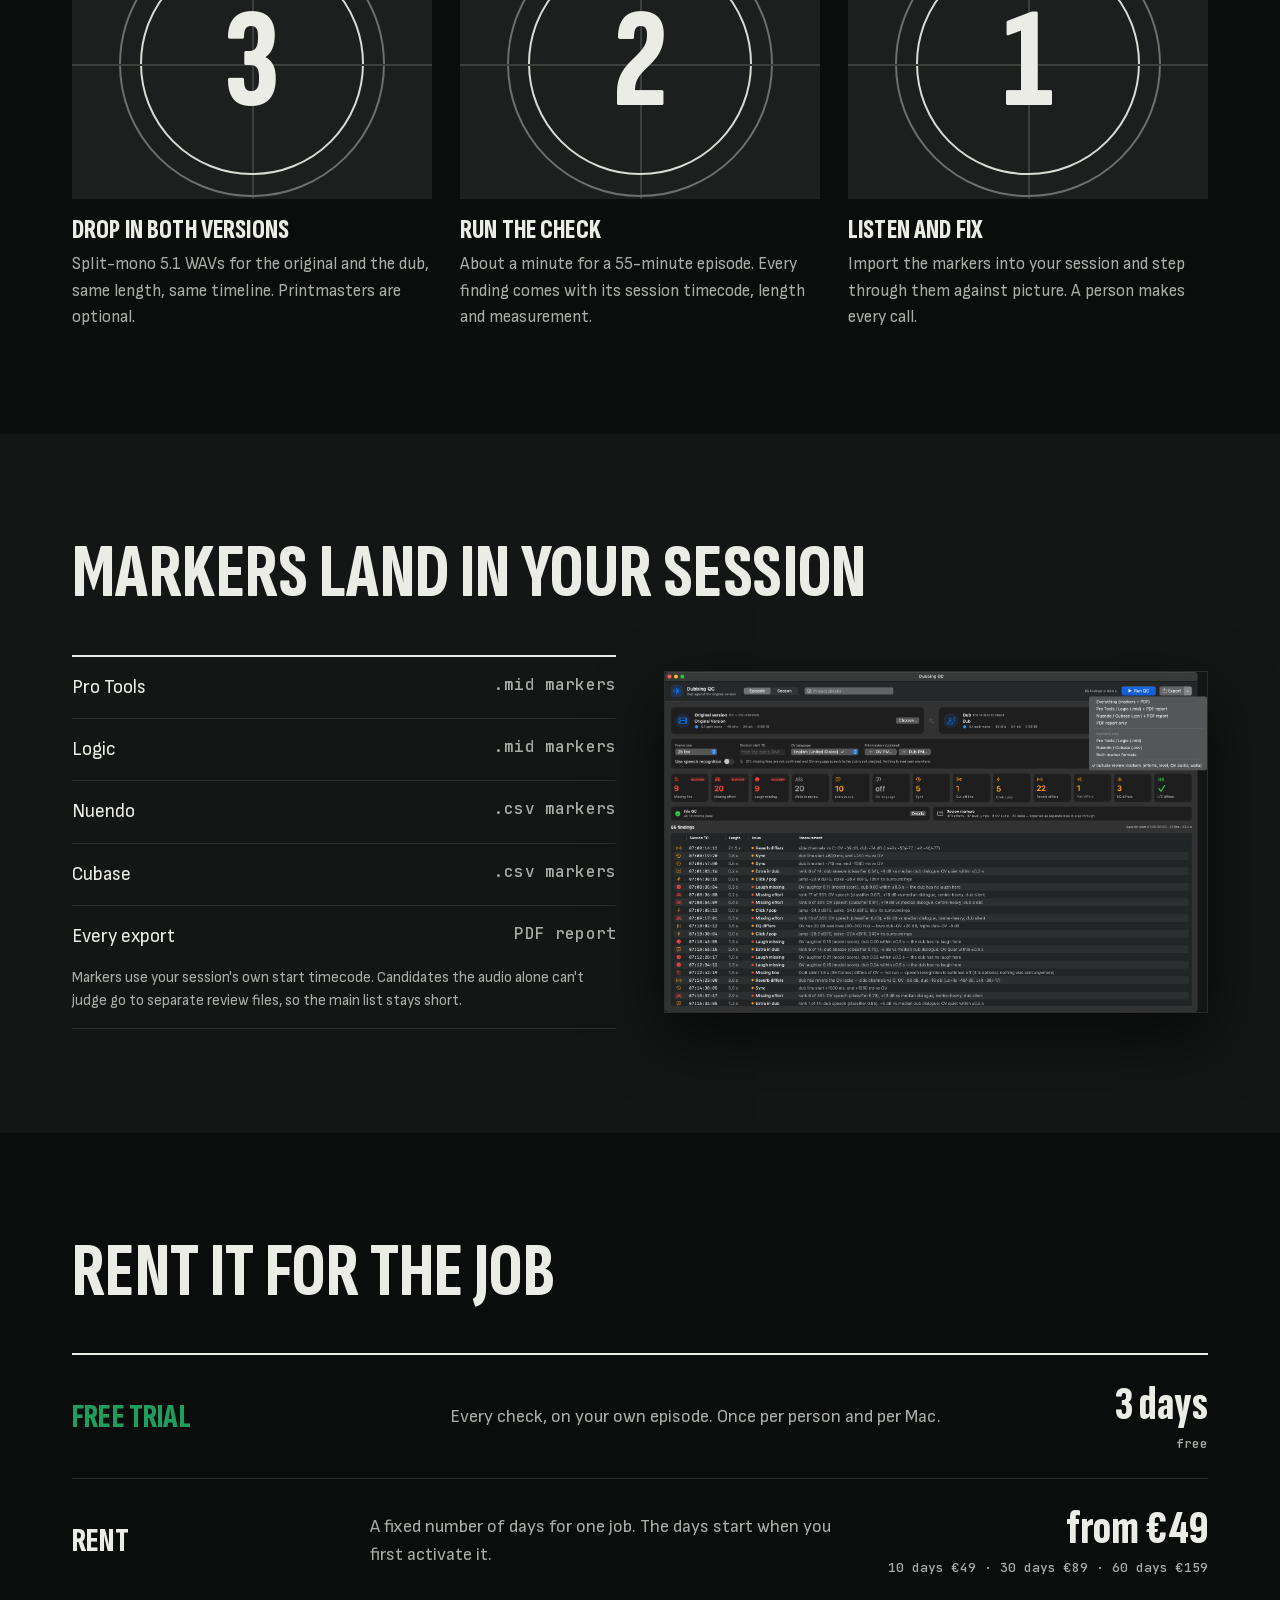
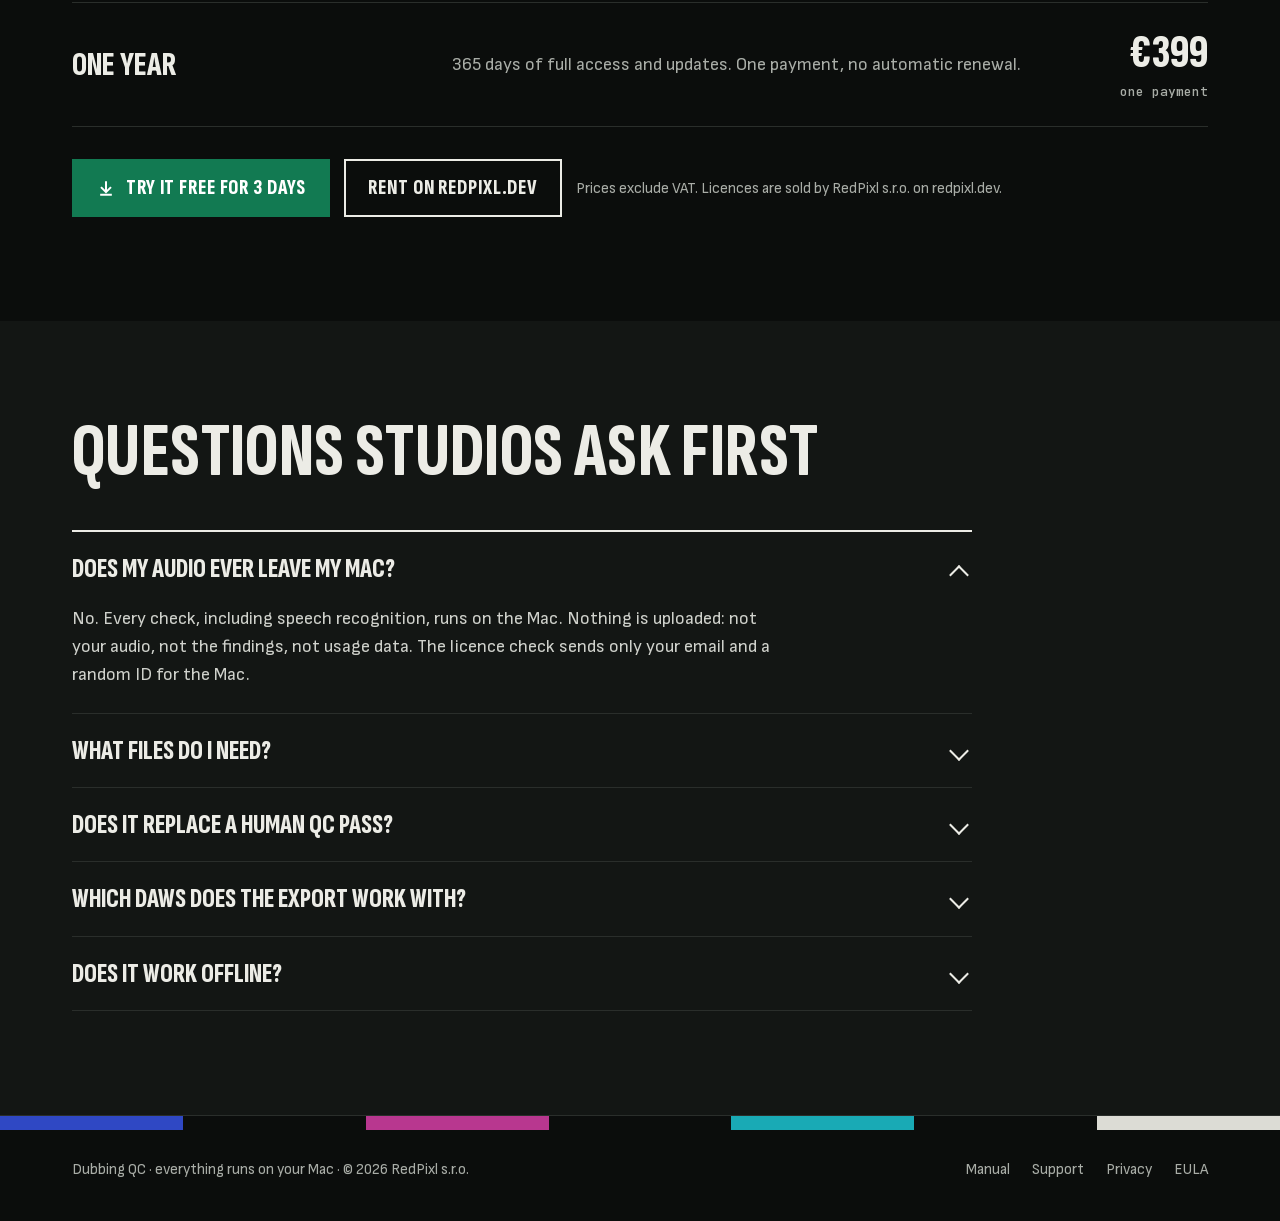
==== commit c634f4b6: "Download buttons go to dubbingqc.com/download/, which starts the download and shows the install step" ====
--- a/index.html
+++ b/index.html
@@ -33,7 +33,7 @@
     <a href="#prices">Prices</a>
     <a href="manual.html">Manual</a>
     <a href="forum/">Support</a>
-    <a class="btn btn-go" href="https://github.com/jirivatka/dubbingqc-site/releases/latest/download/Dubbing-QC.dmg">Download</a>
+    <a class="btn btn-go" href="download/">Download</a>
   </nav>
 </div></header>
 
@@ -59,7 +59,7 @@
         <div><b>About a minute</b>per 55-min episode</div>
       </div>
       <div class="actions">
-        <a class="btn btn-go" href="https://github.com/jirivatka/dubbingqc-site/releases/latest/download/Dubbing-QC.dmg">
+        <a class="btn btn-go" href="download/">
           <svg viewBox="0 0 24 24" fill="none" stroke="currentColor" stroke-width="2.4" aria-hidden="true"><path d="M12 4v12M6 11l6 6 6-6M5 20h14"/></svg>Try it free for 3 days</a>
         <a class="btn btn-line" href="#prices">See prices</a>
         <small>Download, open, and start the free trial in the app. No card needed.</small>
@@ -188,7 +188,7 @@
         <div class="rate-row"><h3>One year</h3><p>365 days of full access and updates. One payment, no automatic renewal.</p><div class="amount">€399<small>one payment</small></div></div>
       </div>
       <div class="rate-actions">
-        <a class="btn btn-go" href="https://github.com/jirivatka/dubbingqc-site/releases/latest/download/Dubbing-QC.dmg">
+        <a class="btn btn-go" href="download/">
           <svg viewBox="0 0 24 24" fill="none" stroke="currentColor" stroke-width="2.4" aria-hidden="true"><path d="M12 4v12M6 11l6 6 6-6M5 20h14"/></svg>Try it free for 3 days</a>
         <a class="btn btn-line" href="https://redpixl.dev/apps/dubbing-qc/#buy">Rent on redpixl.dev</a>
         <p>Prices exclude VAT. Licences are sold by RedPixl s.r.o. on redpixl.dev.</p>
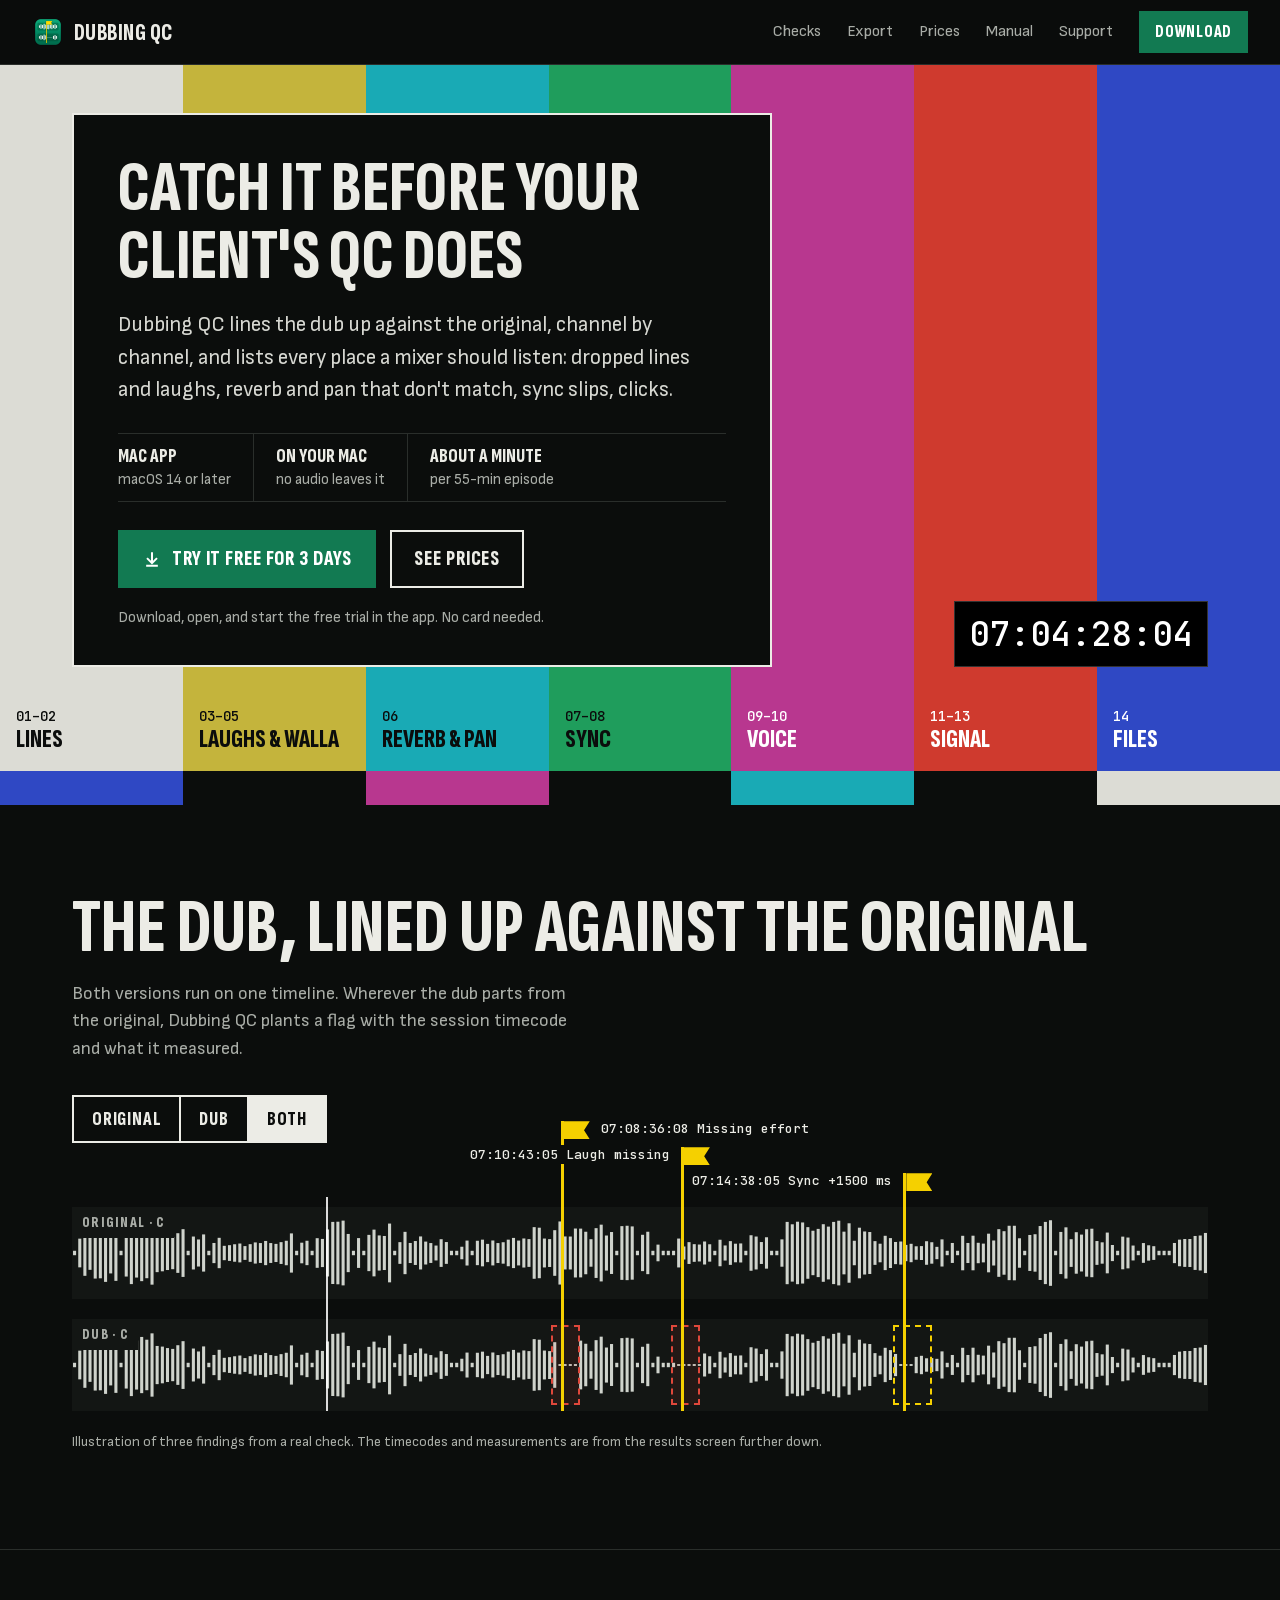
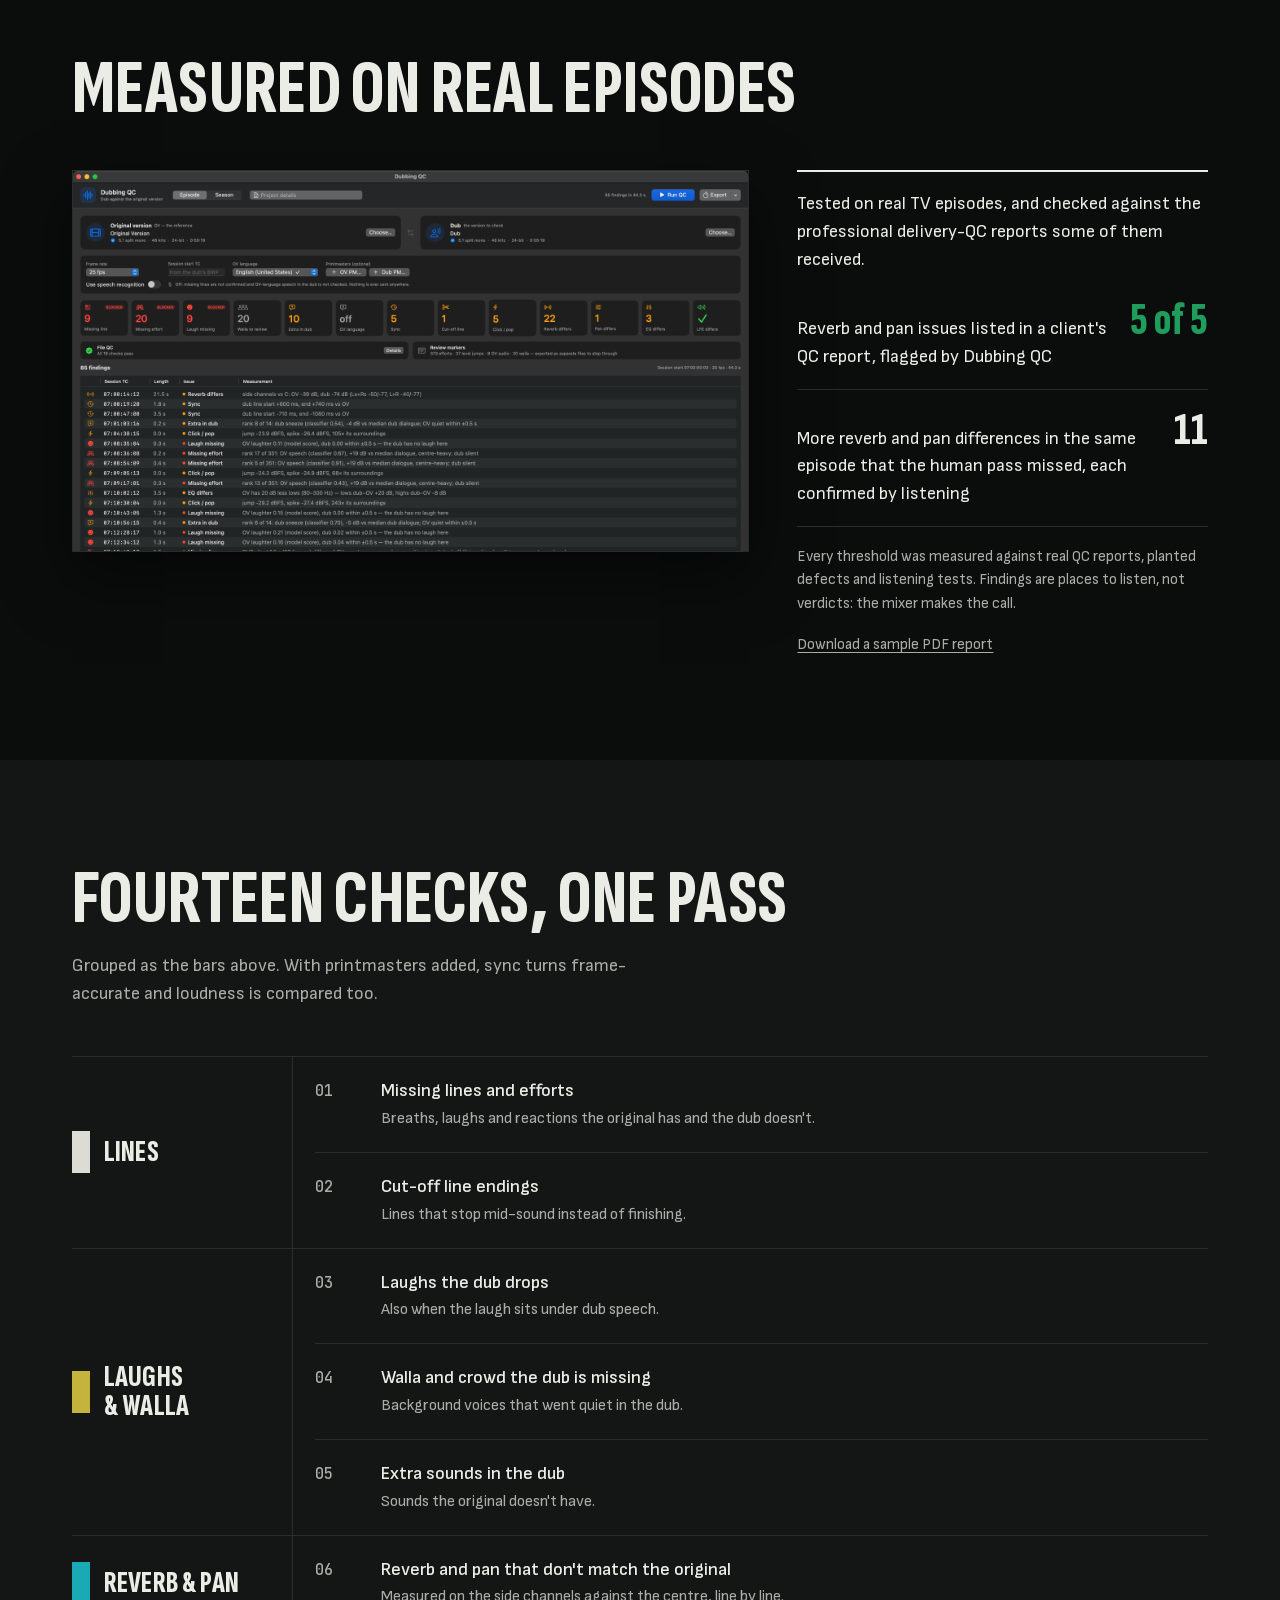
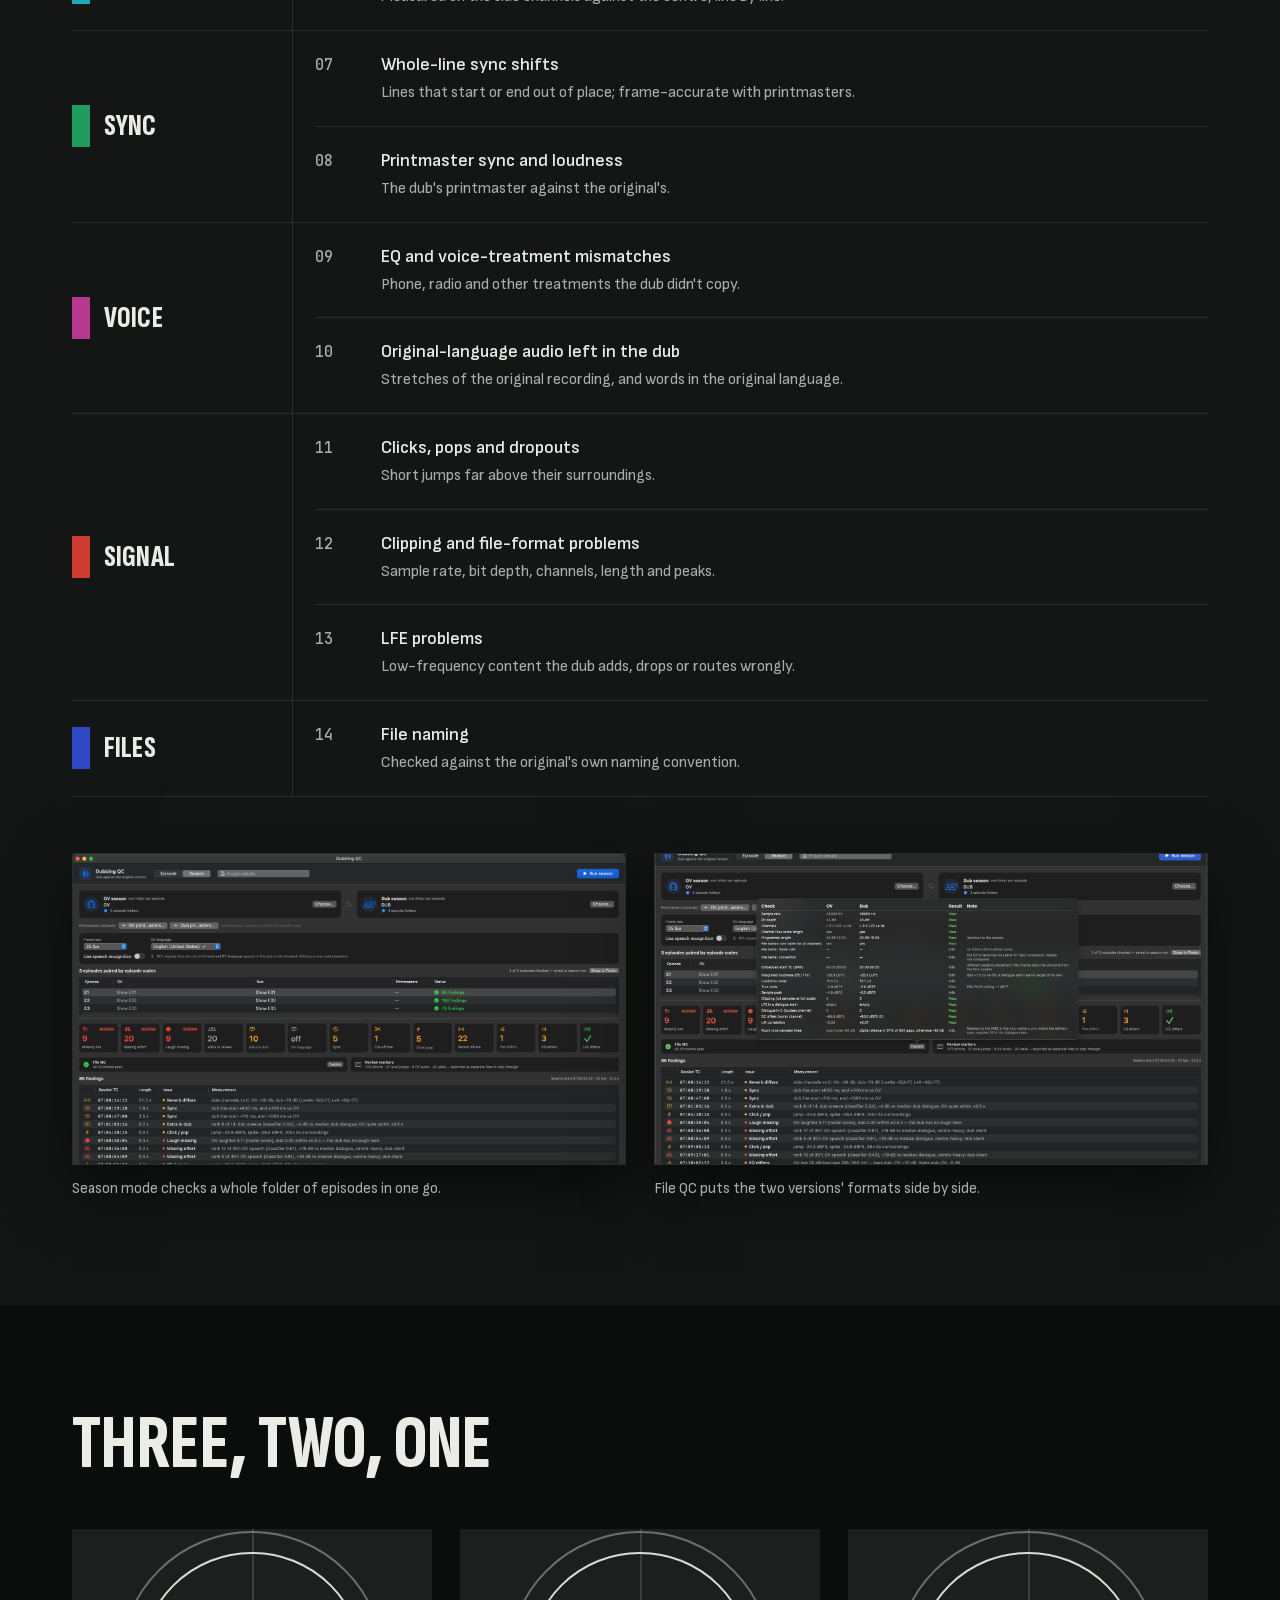
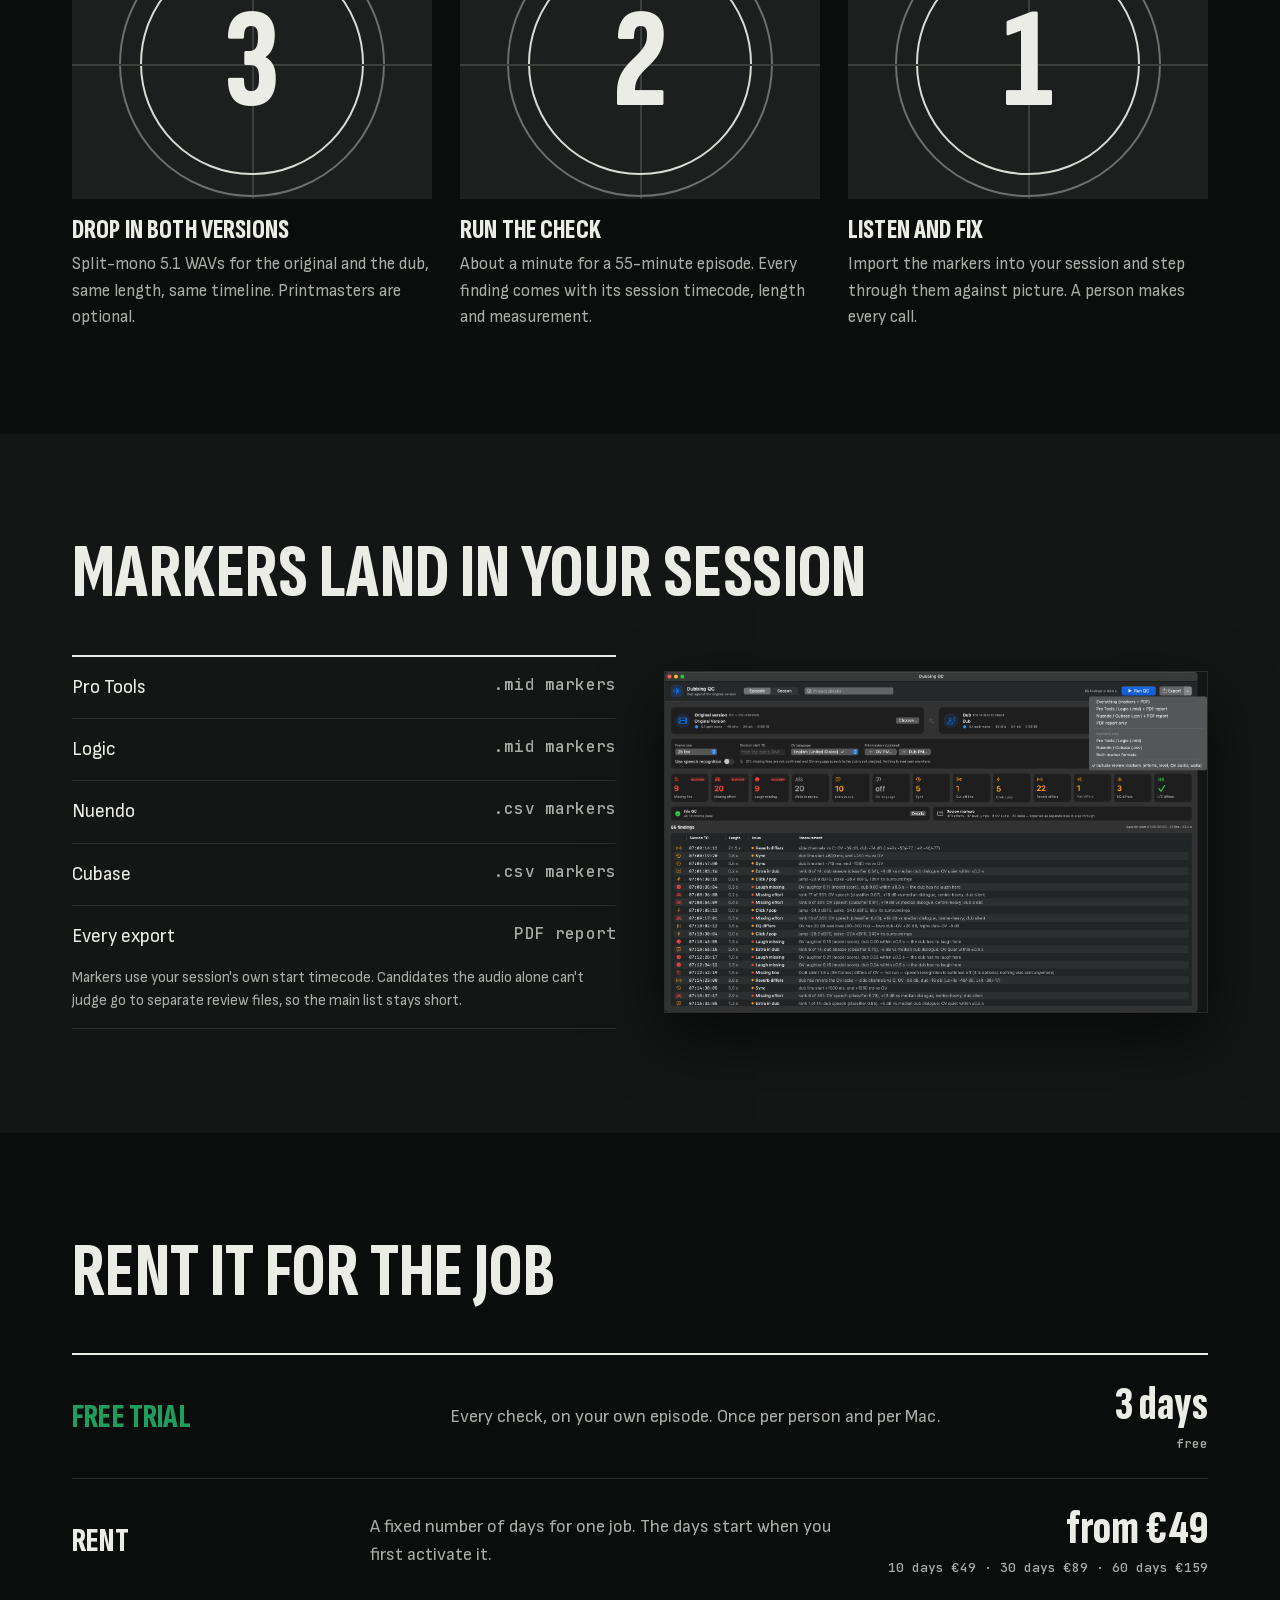
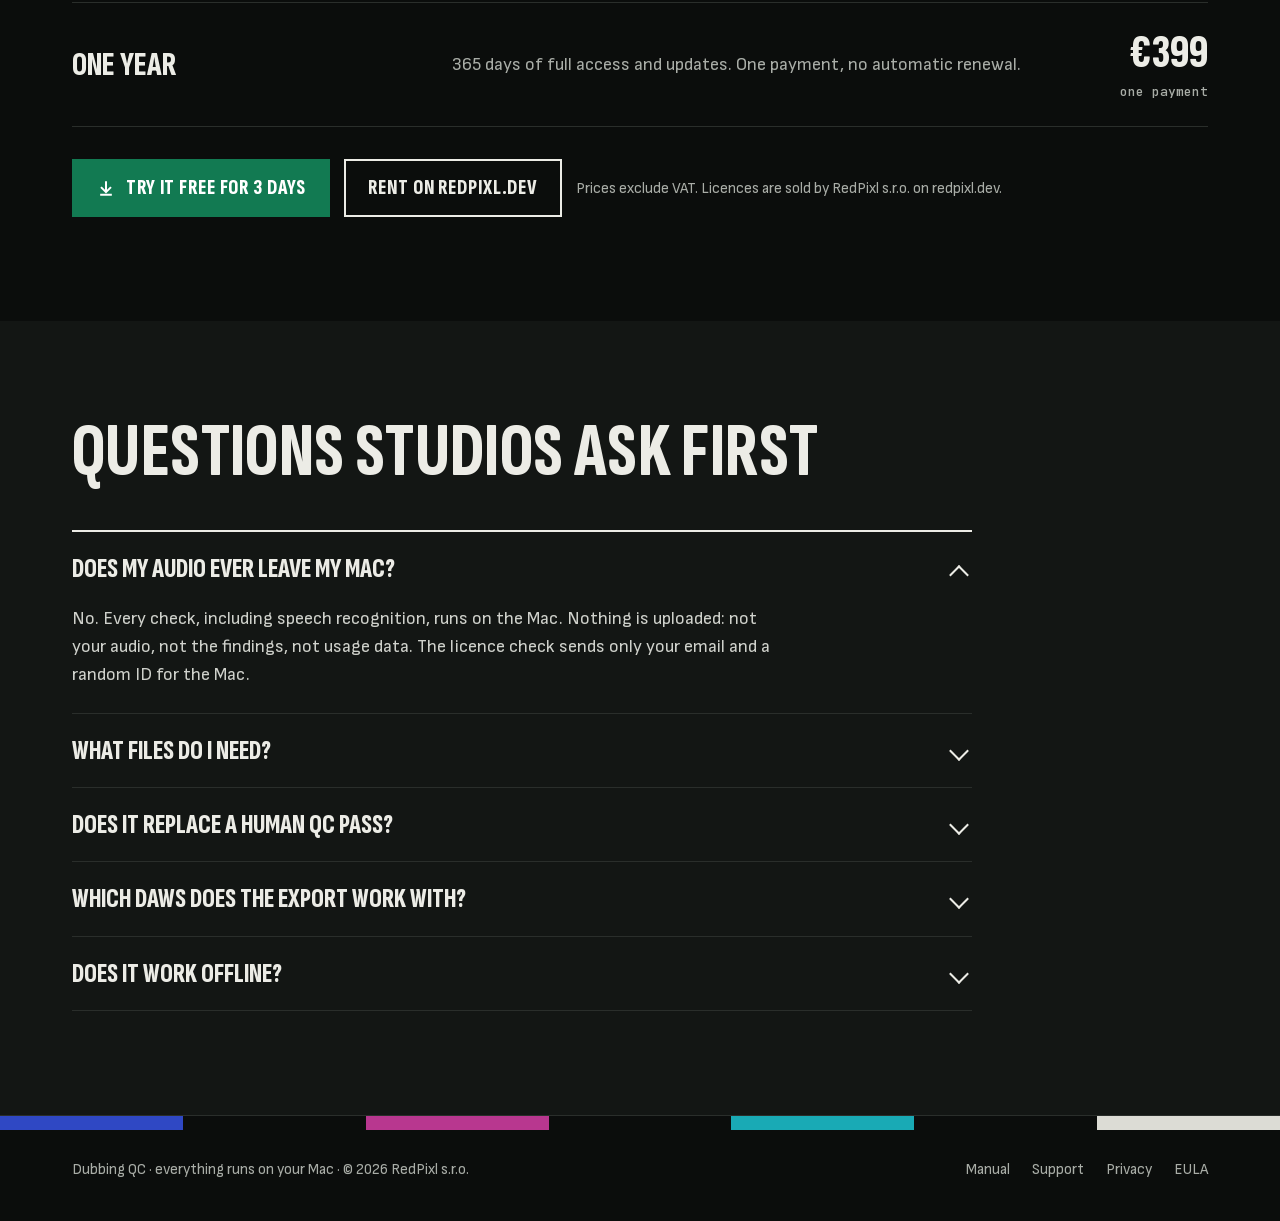
==== commit 19cbabe9: "SEO: short description, 1200x630 preview card, SoftwareApplication structured data; image origin not" ====
--- a/index.html
+++ b/index.html
@@ -5,7 +5,7 @@
 <link rel="canonical" href="https://dubbingqc.com/">
 <meta name="viewport" content="width=device-width, initial-scale=1">
 <title>Dubbing QC — Check a Dub Against the Original, Before You Ship It</title>
-<meta name="description" content="Dubbing QC is a Mac app for dubbing studios. It compares a dub's dialogue audio against the original version and flags what a QC pass would catch — missing lines, reverb and pan drift, sync, clicks, walla, laughs and more — then exports the findings as DAW markers for Pro Tools, Logic, Nuendo and Cubase.">
+<meta name="description" content="Mac app for dubbing studios. Compares the dub with the original and marks missing lines, laughs, reverb, pan and sync issues in your DAW. Free 3-day trial.">
 <meta name="theme-color" content="#0b0d0c">
 <link rel="icon" href="favicon-32.png" sizes="32x32">
 <link rel="icon" href="icon-512.png" sizes="512x512">
@@ -15,10 +15,99 @@
 <meta property="og:url" content="https://dubbingqc.com/">
 <meta property="og:type" content="website">
 <meta property="og:title" content="Dubbing QC — Check a Dub Against the Original, Before You Ship It">
-<meta property="og:description" content="Compares a dub's dialogue audio against the original version and flags what a QC pass would catch, then exports DAW markers for Pro Tools, Logic, Nuendo and Cubase.">
-<meta property="og:image" content="https://dubbingqc.com/shot-results.png">
-<meta name="twitter:image" content="https://dubbingqc.com/shot-results.png">
+<meta property="og:description" content="Mac app for dubbing studios. Compares the dub with the original and marks missing lines, laughs, reverb, pan and sync issues in your DAW. Free 3-day trial.">
+<meta property="og:image" content="https://dubbingqc.com/og.png">
+<meta property="og:image:width" content="1200">
+<meta property="og:image:height" content="630">
+<meta property="og:image:alt" content="Dubbing QC: Catch it before your client's QC does">
+<meta name="twitter:image" content="https://dubbingqc.com/og.png">
 <meta name="twitter:card" content="summary_large_image">
+<script type="application/ld+json">
+{
+ "@context": "https://schema.org",
+ "@type": "SoftwareApplication",
+ "name": "Dubbing QC",
+ "applicationCategory": "MultimediaApplication",
+ "operatingSystem": "macOS 14 or later",
+ "url": "https://dubbingqc.com/",
+ "downloadUrl": "https://dubbingqc.com/download/",
+ "description": "Compares a dub's dialogue stems with the original version and lists the places a mixer should listen to: missing lines and efforts, laughs and walla, reverb and pan differences, sync shifts, clicks, file problems. Exports DAW markers for Pro Tools, Logic, Nuendo and Cubase plus a PDF report. Runs entirely on the Mac.",
+ "image": "https://dubbingqc.com/og.png",
+ "screenshot": "https://dubbingqc.com/shot-results.png",
+ "publisher": {
+  "@type": "Organization",
+  "name": "RedPixl s.r.o.",
+  "url": "https://redpixl.dev/"
+ },
+ "offers": [
+  {
+   "@type": "Offer",
+   "name": "Free 3-day trial",
+   "price": "0",
+   "priceCurrency": "EUR",
+   "url": "https://dubbingqc.com/download/",
+   "priceSpecification": {
+    "@type": "UnitPriceSpecification",
+    "valueAddedTaxIncluded": false,
+    "price": "0",
+    "priceCurrency": "EUR"
+   }
+  },
+  {
+   "@type": "Offer",
+   "name": "Rent, 10 days",
+   "price": "49",
+   "priceCurrency": "EUR",
+   "url": "https://redpixl.dev/apps/dubbing-qc/#buy",
+   "priceSpecification": {
+    "@type": "UnitPriceSpecification",
+    "valueAddedTaxIncluded": false,
+    "price": "49",
+    "priceCurrency": "EUR"
+   }
+  },
+  {
+   "@type": "Offer",
+   "name": "Rent, 30 days",
+   "price": "89",
+   "priceCurrency": "EUR",
+   "url": "https://redpixl.dev/apps/dubbing-qc/#buy",
+   "priceSpecification": {
+    "@type": "UnitPriceSpecification",
+    "valueAddedTaxIncluded": false,
+    "price": "89",
+    "priceCurrency": "EUR"
+   }
+  },
+  {
+   "@type": "Offer",
+   "name": "Rent, 60 days",
+   "price": "159",
+   "priceCurrency": "EUR",
+   "url": "https://redpixl.dev/apps/dubbing-qc/#buy",
+   "priceSpecification": {
+    "@type": "UnitPriceSpecification",
+    "valueAddedTaxIncluded": false,
+    "price": "159",
+    "priceCurrency": "EUR"
+   }
+  },
+  {
+   "@type": "Offer",
+   "name": "One year",
+   "price": "399",
+   "priceCurrency": "EUR",
+   "url": "https://redpixl.dev/apps/dubbing-qc/#buy",
+   "priceSpecification": {
+    "@type": "UnitPriceSpecification",
+    "valueAddedTaxIncluded": false,
+    "price": "399",
+    "priceCurrency": "EUR"
+   }
+  }
+ ]
+}
+</script>
 <link rel="preload" href="fonts/sofia-sans-extra-condensed-latin.woff2" as="font" type="font/woff2" crossorigin>
 <link rel="preload" href="fonts/sofia-sans-latin.woff2" as="font" type="font/woff2" crossorigin>
 <link rel="stylesheet" href="home.css">
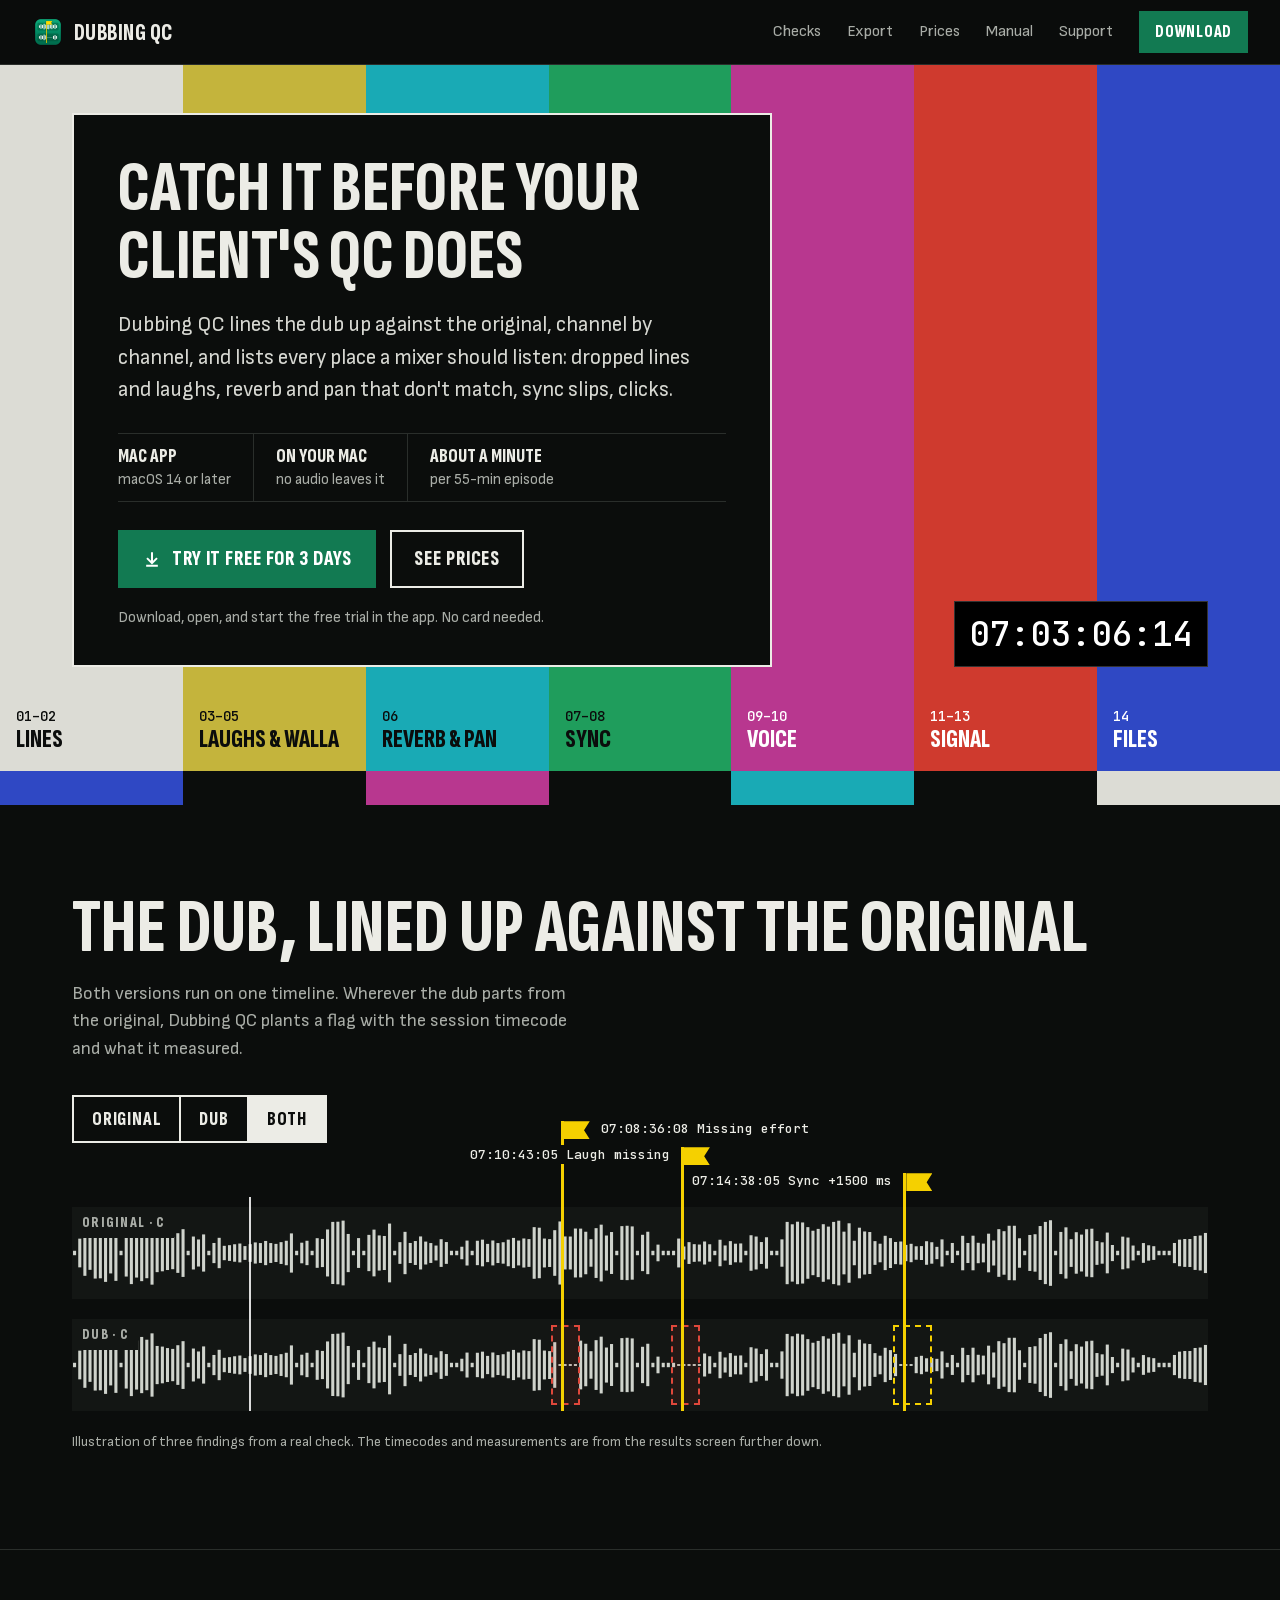
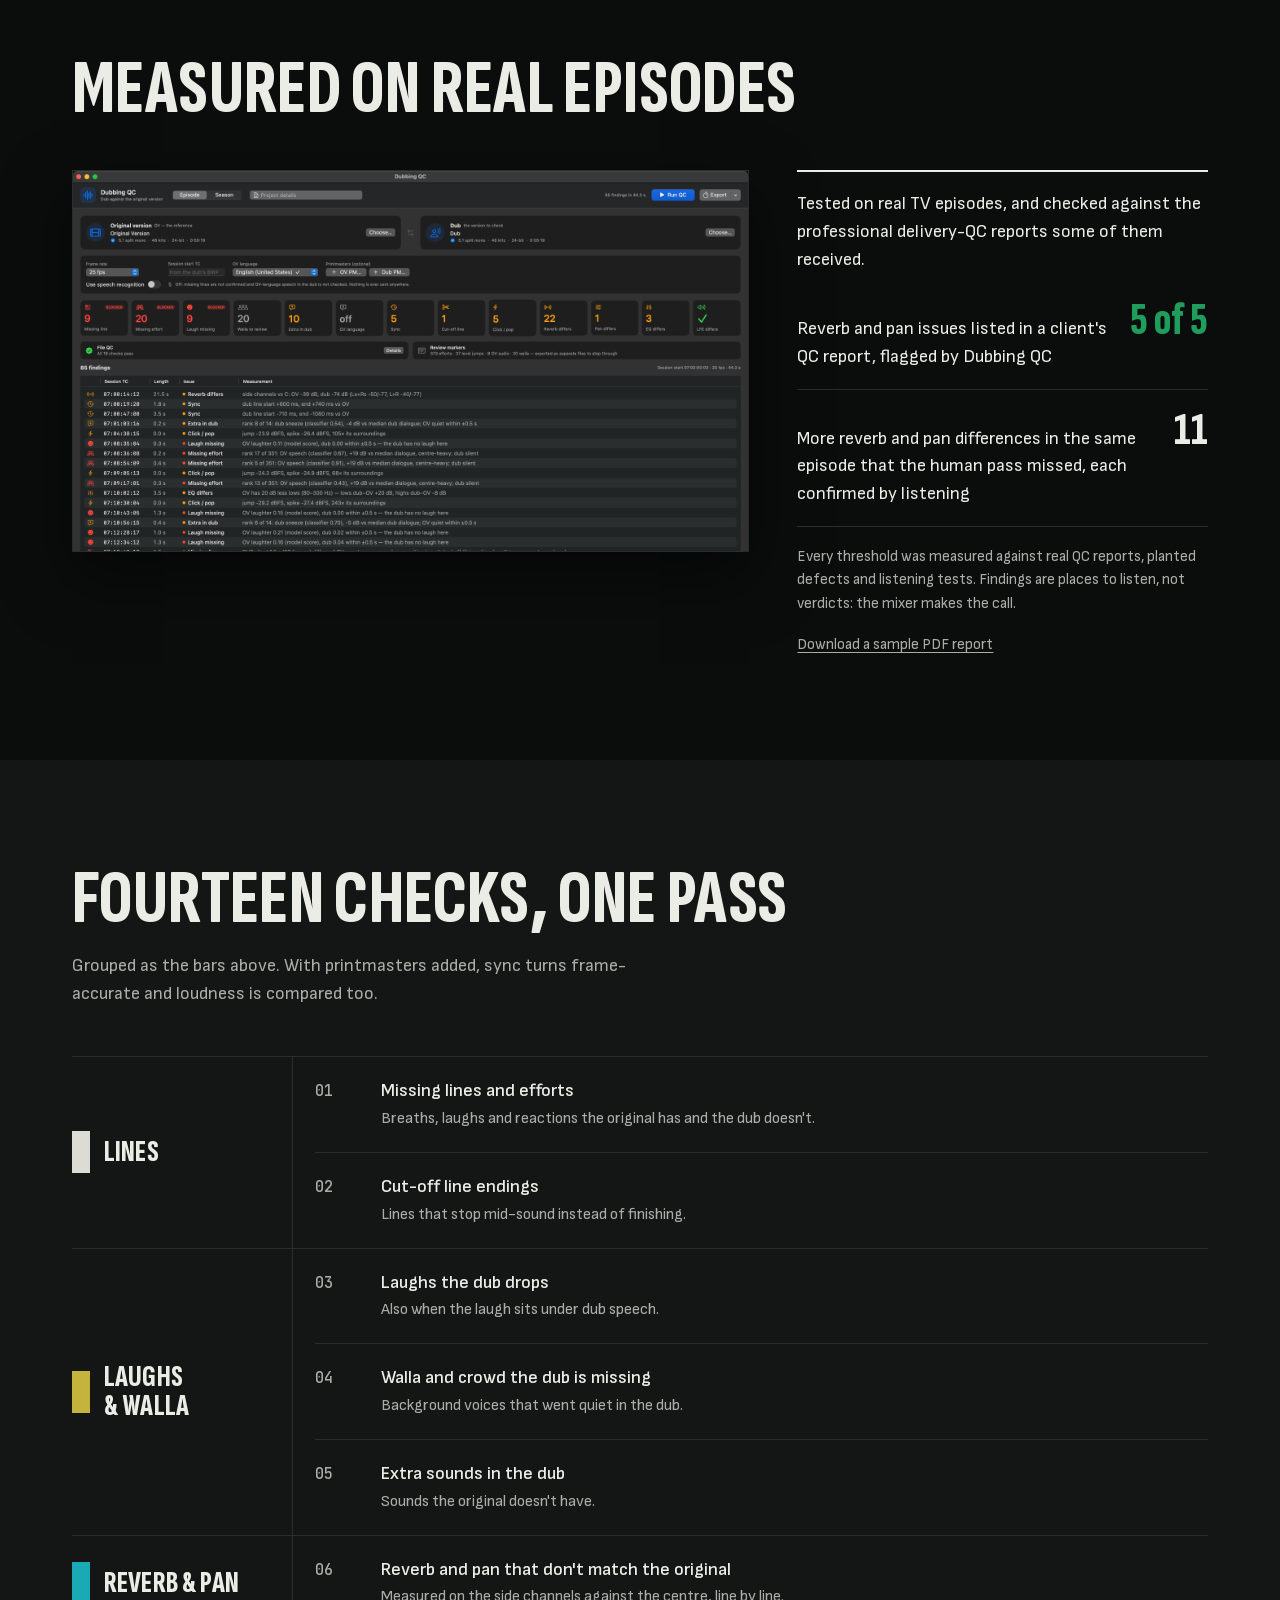
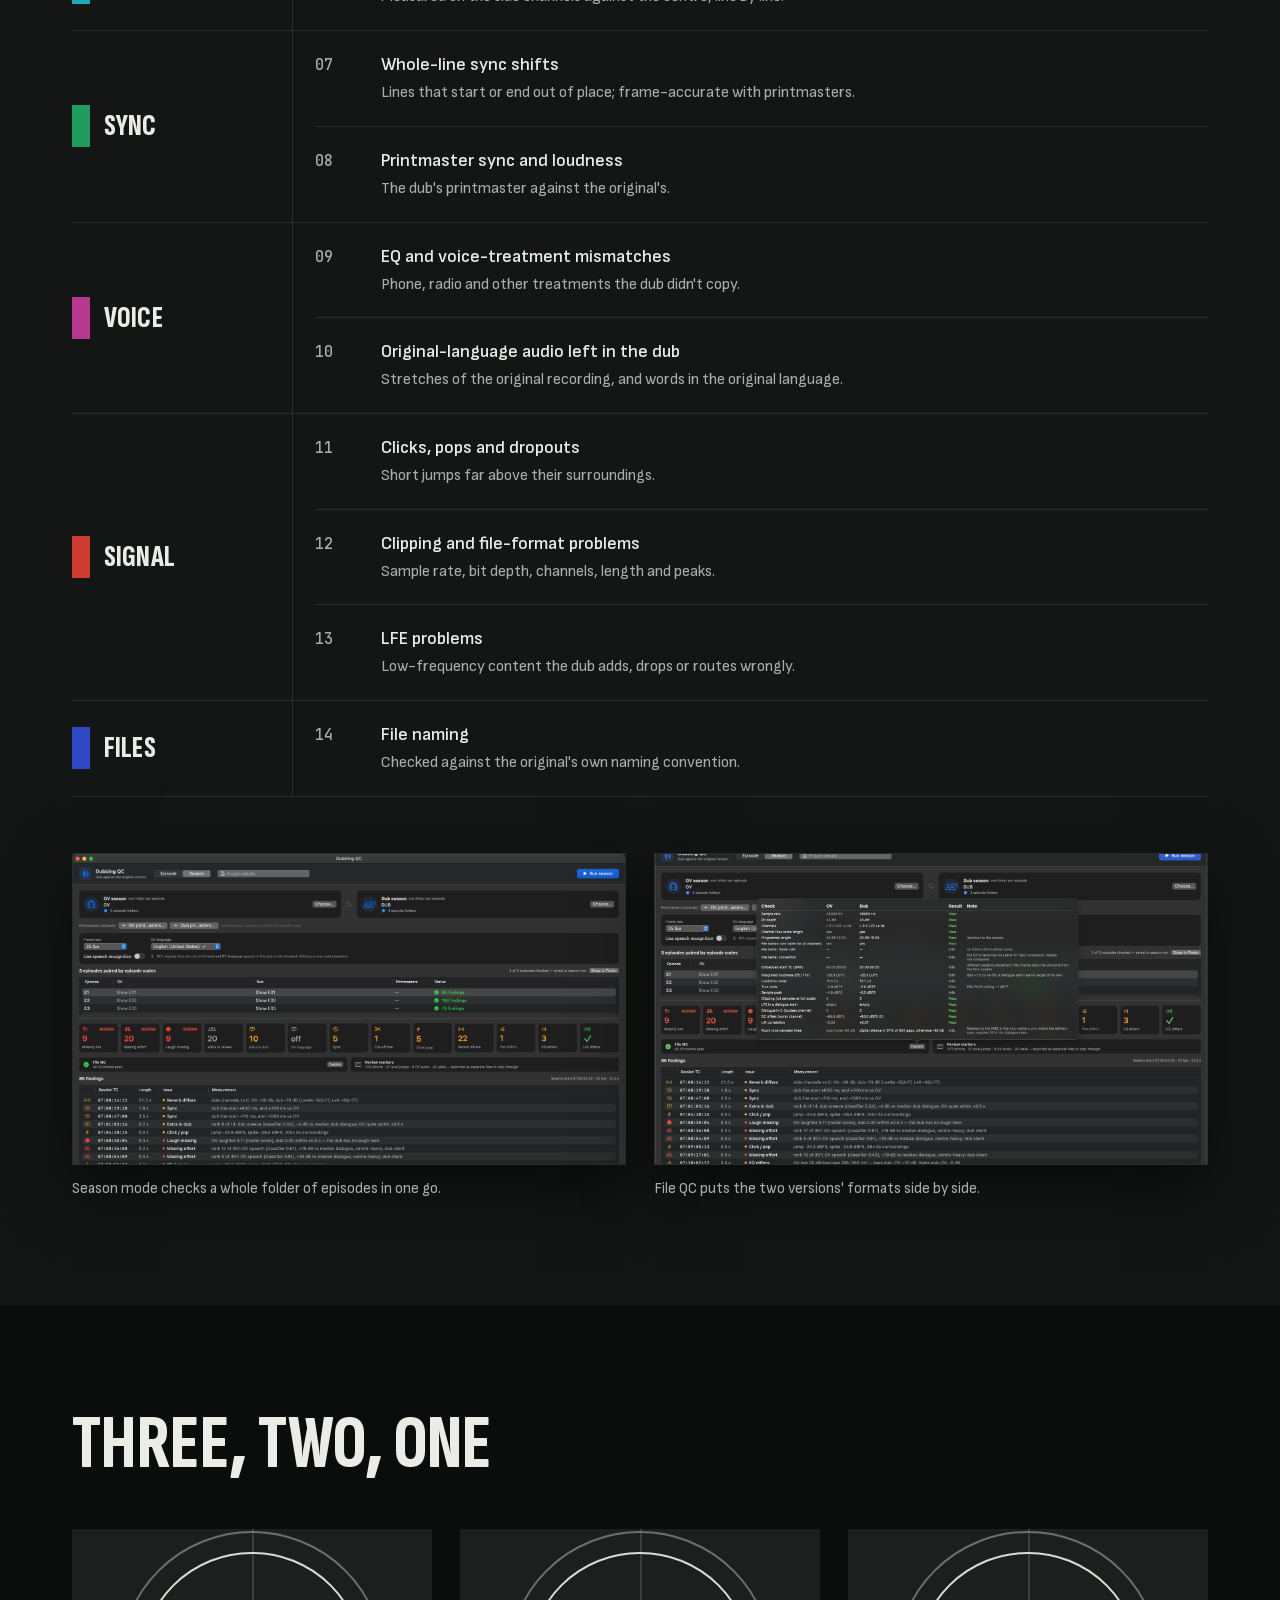
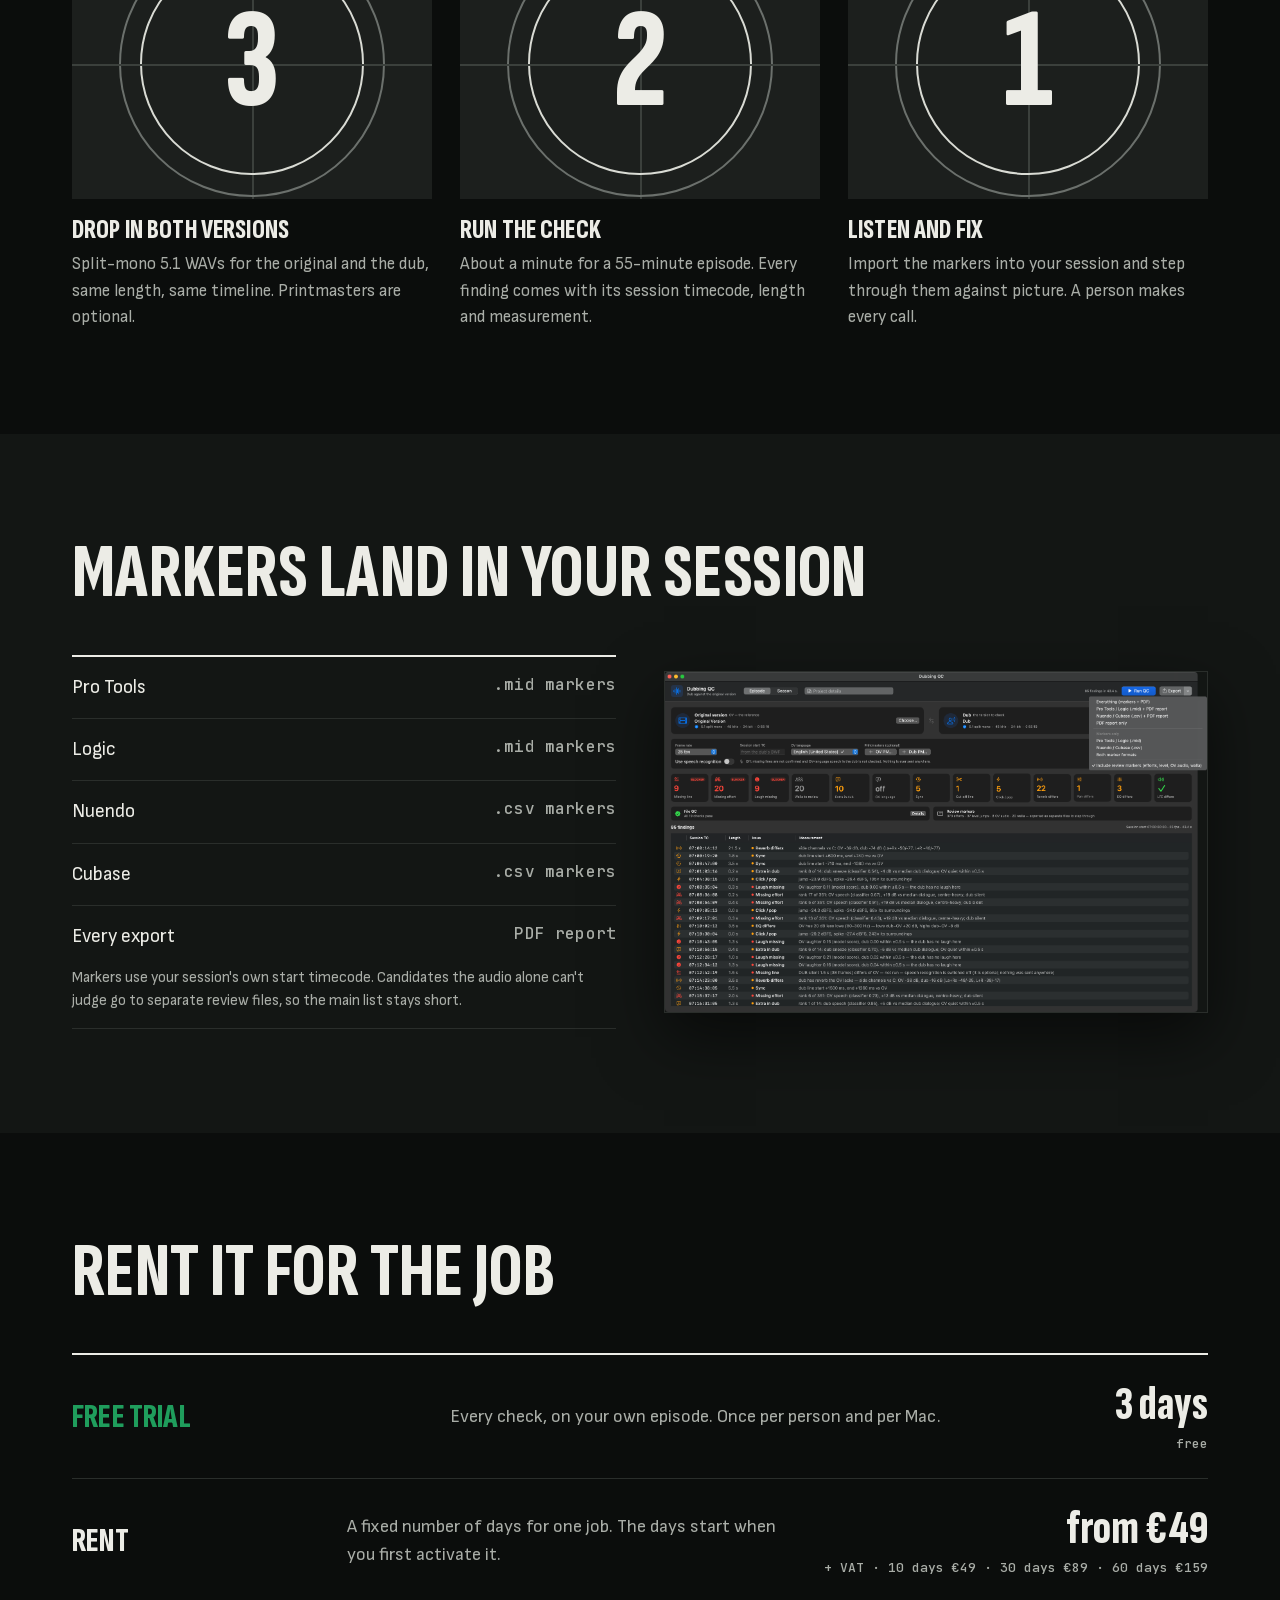
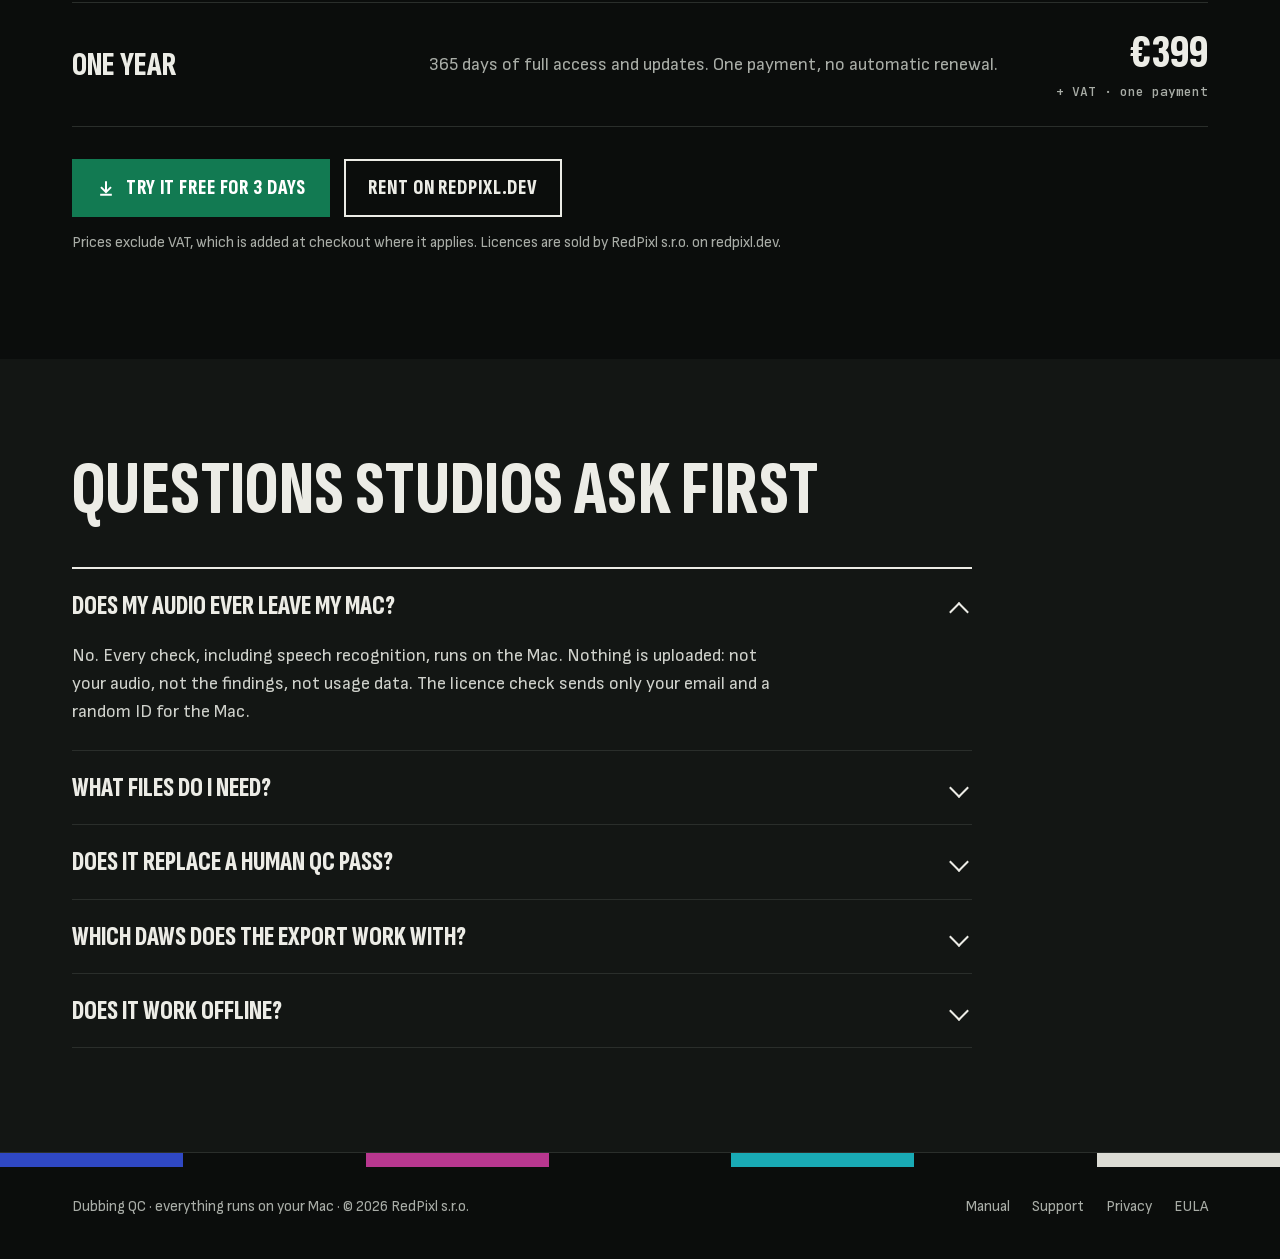
==== commit cda5b0dd: "Prices: + VAT on every amount, VAT note says where it is added Co-Authored-By: Claude Opus 5.5 <nore" ====
--- a/index.html
+++ b/index.html
@@ -273,14 +273,14 @@
       <h2 id="prices-title">Rent it for the job</h2>
       <div class="rate">
         <div class="rate-row trial"><h3>Free trial</h3><p>Every check, on your own episode. Once per person and per Mac.</p><div class="amount">3 days<small>free</small></div></div>
-        <div class="rate-row"><h3>Rent</h3><p>A fixed number of days for one job. The days start when you first activate it.</p><div class="amount">from €49<small>10 days €49 · 30 days €89 · 60 days €159</small></div></div>
-        <div class="rate-row"><h3>One year</h3><p>365 days of full access and updates. One payment, no automatic renewal.</p><div class="amount">€399<small>one payment</small></div></div>
+        <div class="rate-row"><h3>Rent</h3><p>A fixed number of days for one job. The days start when you first activate it.</p><div class="amount">from €49<small>+ VAT · 10 days €49 · 30 days €89 · 60 days €159</small></div></div>
+        <div class="rate-row"><h3>One year</h3><p>365 days of full access and updates. One payment, no automatic renewal.</p><div class="amount">€399<small>+ VAT · one payment</small></div></div>
       </div>
       <div class="rate-actions">
         <a class="btn btn-go" href="download/">
           <svg viewBox="0 0 24 24" fill="none" stroke="currentColor" stroke-width="2.4" aria-hidden="true"><path d="M12 4v12M6 11l6 6 6-6M5 20h14"/></svg>Try it free for 3 days</a>
         <a class="btn btn-line" href="https://redpixl.dev/apps/dubbing-qc/#buy">Rent on redpixl.dev</a>
-        <p>Prices exclude VAT. Licences are sold by RedPixl s.r.o. on redpixl.dev.</p>
+        <p>Prices exclude VAT, which is added at checkout where it applies. Licences are sold by RedPixl s.r.o. on redpixl.dev.</p>
       </div>
     </div>
   </section>
